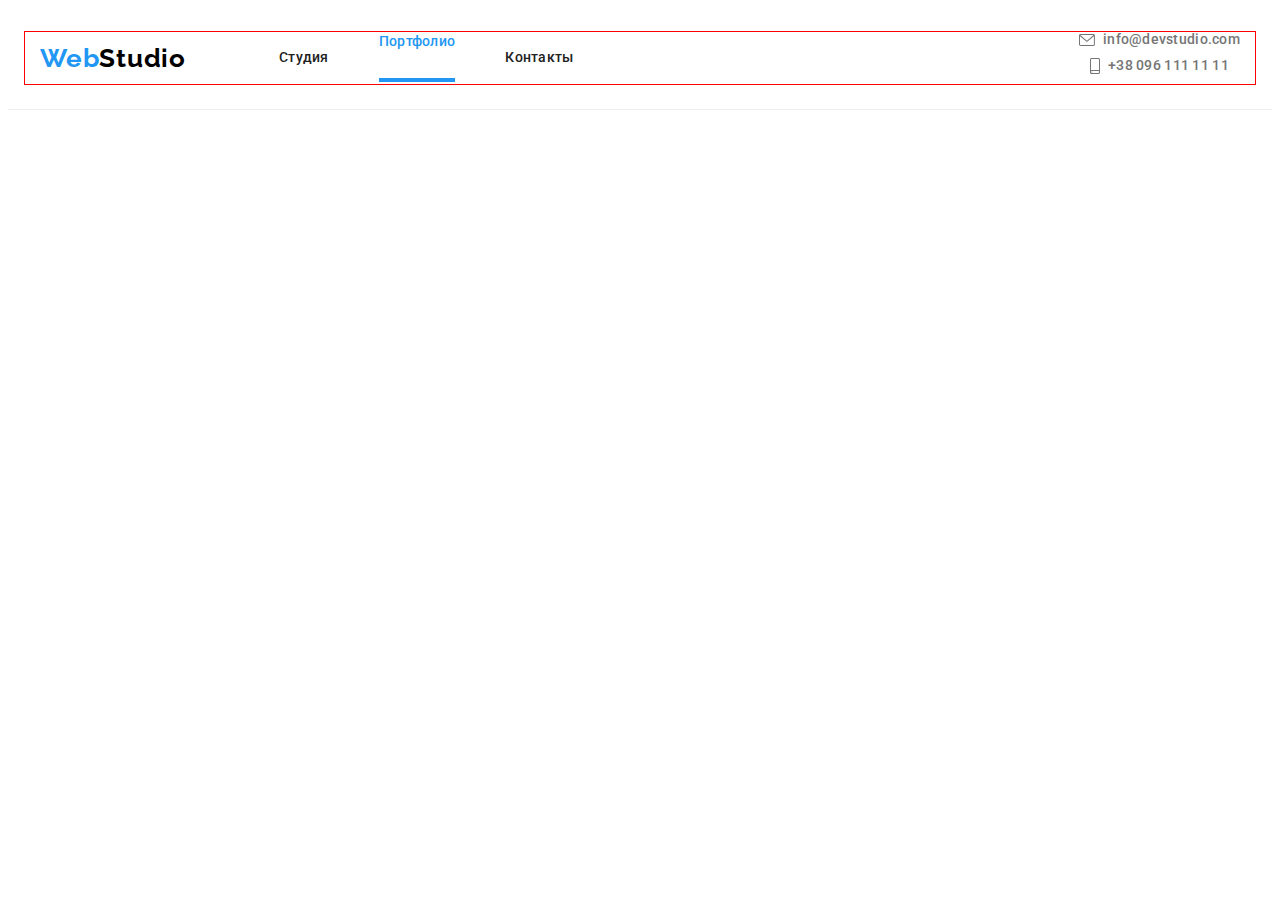
==== portfolio.html @ 3db9a10e "hw8-1" ====
<!DOCTYPE html>
        <html lang="ru">
        <head>
            <meta charset="UTF-8">
            <meta http-equiv="X-UA-Compatible" content="IE=edge">
            <meta name="viewport" content="device-width,initial-scale=1.0">
            <title>goit-markup-hw-02</title>
            <link rel="stylesheet" href="https://cdnjs.cloudflare.com/ajax/libs/modern-normalize/1.0.0/modern-normalize.min.css"
            integrity="sha512-ISS7cAi1PEhQ8jnbJpJZMd29NlhNj4AWYyLOSp2CE/CsHxTCu+r+t0D2yoJudVrd0/8fTVPUVDzY5Tvli75u/g=="
            crossorigin="anonymous" />
            <link rel="preconnect" href="https://fonts.gstatic.com">
            <link href="https://fonts.googleapis.com/css2?family=Raleway:wght@700&family=Roboto:wght@400;500;700;900&display=swap"
                rel="stylesheet">
            <link rel="stylesheet" href="https://cdnjs.cloudflare.com/ajax/libs/animate.css/4.1.1/animate.min.css" />
            <link rel="stylesheet" href="./css/portfolio.min.css">
        </head>

            <body>
                <header class="header">
                    <div class="container">
                        <nav class="navigation">
                            <a class="logo link" href="./index.html" lang="en">Web<span class="logo--theme-dark">Studio</span></a>
                            <ul class="menu list">
                                <li class="menu__item">
                                    <a class="menu__link link" href="./index.html">Студия</a>
                                </li>
                                <li class="menu__item"">
                                    <a class="menu__link current link" href="./portfolio.html">Портфолио</a>
                                </li>
                                <li class="menu__item""> 
                                    <a class="menu__link link" href="">Контакты</a>

                                </li>
                            </ul>
                        </nav>
                        <ul class="contact list">
                            <li class="contact__item">
                                <a class="contact__link link" href="mailto:info@devstudio.com">
                                    <svg class="contact__icon" width="16px" height="12px">
                                        <use href="./images/icons.svg#icon-envelope"></use>
                                    </svg>
                                    info@devstudio.com
                                </a>
                            </li>
                            <li class="contact__item">
                                <a class="contact__link link" href="tel:+380961111111">
                                    <svg class="contact__icon" width="10px" height="16px">
                                        <use href="./images/icons.svg#icon-smartphone"></use>
                                    </svg>
                                    +38 096 111 11 11
                                </a>
                            </li>
                        </ul>
                   </div>
                </header>

                <!-- <main>

                           
                    <section class="filter-projects">
                        <div class="filter-projects__container container">
                            <h1 class="visually-hidden">Проекты</h1>
                            <ul class="filter-projects__list list">
                                <li class="filter-projects__item">
                                    <button type="button" class="filter-projects__button">Все</button>
                                </li>
                                <li class="filter-projects__item">
                                    <button type="button" class="filter-projects__button" >Веб-сайты</button>
                                </li>
                                <li class="filter-projects__item">
                                    <button type="button" class="filter-projects__button">Приложения</button>
                                </li>
                                <li class="filter-projects__item ">
                                    <button type="button" class="filter-projects__button">Дизайн</button>
                                </li>
                                <li class="filter-projects__item">
                                    <button type="button" class="filter-projects__button">Маркетинг</button>
                                </li>
                            </ul>

                            <h2 class="visually-hidden">Работы</h2>
                            <ul class="card list">
                                <li class="card__item">
                                    <a href="" class="card__link link">
                                        <div class="card__thumb">
                                            <img src="./images/portfolio/web-techno.jpg" width="370" height="294" alt="Веб-сайт">
                                            <p class="card__overlay">Технокряк это современная площадка распространения коронавируса. Компании используют эту
                                                платформу для цифрового шпионажа и атак на защищённые сервера конкурентов.</p>
                                        </div>
                                        <div class="card__content">
                                            <h2 class="card__title">Технокряк</h2>
                                            <p class="card__subtitle">Веб-сайт</p>
                                        </div>
                                    </a>
                                </li>

                                <li class="card__item">
                                    <a href="" class="card__link link">
                                        <div class="card__thumb">
                                            <img src="./images/portfolio/new-orlean.jpg" width="370" height="294" alt="Баскетболисты">
                                            <p class="card__overlay">Технокряк это современная площадка распространения коронавируса. Компании используют эту
                                                платформу для цифрового шпионажа и атак на защищённые сервера конкурентов.</p>
                                        </div>
                                        <div class="card__content">
                                            <h2 class="card__title">Постер New Orlean vs Golden Star</h2>
                                            <p class="card__subtitle">Дизайн</p>
                                        </div>
                                    </a>
                                </li>

                                <li class="card__item">
                                    <a href="" class="card__link link">
                                        <div class="card__thumb">
                                            <img src="./images/portfolio/restaurant.jpg" width="370" height="294" alt="Главная страница приложения">
                                            <p class="card__overlay">Технокряк это современная площадка распространения коронавируса. Компании используют эту
                                                платформу для цифрового шпионажа и атак на защищённые сервера конкурентов.</p>
                                        </div>
                                        <div class="card__content">
                                            <h2 class="card__title">Ресторан Seafood</h2>
                                            <p class="card__subtitle">Приложение</p>
                                        </div>
                                    </a>
                               </li>

                                <li class="card__item">
                                    <a href="" class="card__link link">
                                        <div class="card__thumb">
                                            <img src="./images/portfolio/prime.jpg" width="370" height="294" alt="Наушники">
                                            <p class="card__overlay">Технокряк это современная площадка распространения коронавируса. Компании используют эту
                                                платформу для цифрового шпионажа и атак на защищённые сервера конкурентов.</p>
                                        </div>
                                        <div class="card__content">
                                            <h2 class="card__title">Проект Prime</h2>
                                            <p class="card__subtitle">Маркетинг</p>
                                        </div>
                                    </a>
                                </li>
                                
                                <li class="card__item">
                                    <a href="" class="card__link link">
                                        <div class="card__thumb">
                                            <img src="./images/portfolio/boxes.jpg" width="370" height="294" alt="Коробки">
                                            <p class="card__overlay">Технокряк это современная площадка распространения коронавируса. Компании используют эту
                                                платформу для цифрового шпионажа и атак на защищённые сервера конкурентов.</p>
                                        </div>
                                        <div class="card__content">
                                            <h2 class="card__title">Проект Boxes</h2>
                                            <p class="card__subtitle">Приложение</p>
                                        </div>
                                    </a>
                                </li>

                                <li class="card__item">
                                    <a href="" class="card__link link">
                                        <div class="card__thumb">
                                            <img src="./images/portfolio/borders.jpg" width="370" height="294" alt="Изображение приложения">
                                            <p class="card__overlay">Технокряк это современная площадка распространения коронавируса. Компании используют эту
                                                платформу для цифрового шпионажа и атак на защищённые сервера конкурентов.</p>
                                        </div>
                                        <div class="card__content">
                                            <h2 class="card__title">Inspiration has no Borders</h2>
                                            <p class="card__subtitle">Веб-сайт</p>
                                        </div>
                                    </a>
                                </li>

                                <li class="card__item">
                                    <a href="" class="card__link link">
                                        <div class="card__thumb">
                                            <img src="./images/portfolio/limited-edition.jpg" width="370" height="294" alt="Книга">
                                            <p class="card__overlay">Технокряк это современная площадка распространения коронавируса. Компании используют эту
                                                платформу для цифрового шпионажа и атак на защищённые сервера конкурентов.</p>
                                        </div>
                                        <div class="card__content">
                                            <h2 class="card__title">Издание Limited Edition</h2>
                                            <p class="card__subtitle">Дизайн</p>
                                        </div>
                                    </a>
                                </li>

                                <li class="card__item">
                                    <a href="" class="card__link link">
                                        <div class="card__thumb">
                                            <img src="./images/portfolio/lab.jpg" width="370" height="294" alt="Название проекта">
                                            <p class="card__overlay">Технокряк это современная площадка распространения коронавируса. Компании используют эту
                                                платформу для цифрового шпионажа и атак на защищённые сервера конкурентов.</p>
                                        </div>
                                        <div class="card__content">
                                            <h2 class="card__title">Проект LAB</h2>
                                            <p class="card__subtitle">Маркетинг</p>
                                        </div>
                                    </a>
                                </li>

                                <li class="card__item">
                                    <a href="" class="card__link link">
                                        <div class="card__thumb">
                                            <img src="./images/portfolio/growing-business.jpg" width="370" height="294" alt="Название приложения">
                                            <p class="card__overlay">Технокряк это современная площадка распространения коронавируса. Компании используют эту
                                                платформу для цифрового шпионажа и атак на защищённые сервера конкурентов.</p>
                                        </div>
                                        <div class="card__content">
                                            <h2 class="card__title">Growing Business</h2>
                                            <p class="card__subtitle">Приложение</p>
                                        </div>
                                    </a>
                                </li>

                            </ul>
                        </div>
                    </section>
                </main>

                <footer class="footer">
                    <div class="footer__container container">
                        <div class="location">
                
                            <div class="footer-logo">
                                <a class="logo link" href="./index.html" lang="en">Web<span class="logo--theme-light">Studio</span></a>
                            </div>
                
                            <address class="address">
                                <ul class="address__list list">
                                    <li class="adress__item">
                                        <a class="contact-adress link" href="https://goo.gl/maps/8bbEBqnTATMpC2DeA" target="_blank"
                                            rel="noopener noreferrer">г. Киев, пр-т Леси Украинки, 26</a>
                                    </li>
                                    <li class="adress__item">
                                        <a class="contact-info link" href="mailto:info@example.com">info@example.com</a>
                                    </li>
                                    <li class="adress__item">
                                        <a class="contact-info link" href="tel:+380991111111=">+38 099 111 11 11</a>
                                    </li>
                                </ul>
                            </address>
                
                        </div>
                
                        <div class="appeal">
                            <b class="apeal__title">присоединяйтесь</b>
                            <ul class="footer-social__list list">
                                <li class="footer-social__item">
                                    <a class="footer-social__link footer-social__link--a link" href="">
                                        <svg class="footer-social__icon" width="20px" height="20px">
                                            <use href="./images/icons.svg#icon-instagram"></use>
                                        </svg>
                                    </a>
                                </li>
                                <li class="footer-social__item">
                                    <a class="footer-social__link link" href="">
                                        <svg class="footer-social__icon" width="20px" height="20px">
                                            <use href="./images/icons.svg#icon-twitter"></use>
                                        </svg>
                                    </a>
                                </li>
                                <li class="footer-social__item">
                                    <a class="footer-social__link link" href="">
                                        <svg class="footer-social__icon" width="20px" height="20px">
                                            <use href="./images/icons.svg#icon-facebook"></use>
                                        </svg>
                                    </a>
                                </li>
                                <li class="footer-social__item">
                                    <a class="footer-social__link link" href="">
                                        <svg class="footer-social__icon" width="20px" height="20px">
                                            <use href="./images/icons.svg#icon-linkedin"></use>
                                        </svg>
                                    </a>
                                </li>
                            </ul>
                        </div>
                
                        <div class="subscription">
                            <b class="subscription__title">Подпишитесь на рассылку</b>
                            <form>
                                <input class="subscription__input" type="email" name="email" placeholder="Email">
                
                                <button class="subscription__button" type="submit">Подписаться
                                    <svg class="subscription__icon" width="24px" height="24px">
                                        <use href=./images/icons.svg#icon-icon-send></use>
                                    </svg>
                                </button>
                            </form>
                        </div>
                    </div>
                
                
                </footer> -->
            </body>
        </html>
---- css/portfolio.min.css ----
:root{--main-font: "Roboto", sans-serif;--secondary-font: "Raleway", sans-serif;--accent-color: #2196f3;--accent-text-color: #757575;--accent-title-color: #212121;--primary-white-color: #ffffff;--footer-background-color: #2f303a;--secondary-background-color: #f5f4fa;--section-padding-bottom: 49px;--icon-color: #afb1b8}.visually-hidden{position:absolute !important;clip:rect(1px 1px 1px 1px);clip:rect(1px, 1px, 1px, 1px);padding:0 !important;border:0 !important;height:1px !important;width:1px !important;overflow:hidden}body{font-family:var(--main-font)}h1,h2,h3,h4,h5,h6,p{margin:0}ul,ol{margin:0;padding:0}img{display:block}.link{text-decoration:none}.list{list-style:none}.address{font-style:normal}.container{padding-right:15px;padding-left:15px}.header .container{display:-webkit-box;display:-ms-flexbox;display:flex;-webkit-box-align:center;-ms-flex-align:center;align-items:center;-webkit-box-pack:justify;-ms-flex-pack:justify;justify-content:space-between;outline:1px solid red}@media screen and (min-width: 480px){.container{width:480px;margin:0 auto}}@media screen and (min-width: 768px){.container{width:768px;margin:0 auto}}@media screen and (min-width: 1200px){.container{width:1200px;margin:0 auto}}@media screen and (max-width: 767px){.menu__item{display:none}.contact{display:none}.burger-btn{background-color:transparent;border:none;padding:0}.burger-btn__icon:hover,.burger-btn__icon:focus{fill:var(--accent-color)}.mobile-menu{position:fixed;top:0;left:50%;width:100vw;max-width:480px;height:100vh;padding:48px 40px;background-color:var(--primary-white-color);-webkit-transform:translateY(-100%) translateX(-50%);transform:translateY(-100%) translateX(-50%);-webkit-transition:-webkit-transform 250ms cubic-bezier(0.4, 0, 0.2, 1);transition:-webkit-transform 250ms cubic-bezier(0.4, 0, 0.2, 1);transition:transform 250ms cubic-bezier(0.4, 0, 0.2, 1);transition:transform 250ms cubic-bezier(0.4, 0, 0.2, 1), -webkit-transform 250ms cubic-bezier(0.4, 0, 0.2, 1)}.mobile-menu__close-button{position:absolute;top:10px;right:15px;background-color:transparent;border:none;padding:0}.is-open{-webkit-transform:translateY(0) translateX(-50%);transform:translateY(0) translateX(-50%)}.mobile-menu__link{font-family:var(--main-font);font-weight:500;font-size:40px;line-height:47px;letter-spacing:0.02em;color:var(--accent-title-color);-webkit-transition:color 250ms cubic-bezier(0.4, 0, 0.2, 1);transition:color 250ms cubic-bezier(0.4, 0, 0.2, 1)}.mobile-menu__link:hover,.mobile-menu__link:focus{color:var(--accent-color)}.mobile-menu__icon{-webkit-transition:color 250ms cubic-bezier(0.4, 0, 0.2, 1);transition:color 250ms cubic-bezier(0.4, 0, 0.2, 1)}.mobile-menu__icon:hover,.mobile-menu__icon:focus{fill:var(--accent-color)}.contact-menu__link{font-family:var(--main-font);font-weight:500;font-size:34px;line-height:40px;letter-spacing:0.02em;color:var(--accent-text-color);-webkit-transition:color 250ms cubic-bezier(0.4, 0, 0.2, 1);transition:color 250ms cubic-bezier(0.4, 0, 0.2, 1)}.contact-menu__link:last-child{font-family:var(--main-font);font-weight:500;font-size:24px;line-height:28px;letter-spacing:0.02em;color:var(--accent-text-color)}.contact-menu__link:hover,.contact-menu__link:focus{color:var(--accent-color)}.social-menu{display:-webkit-box;display:-ms-flexbox;display:flex;-webkit-box-align:center;-ms-flex-align:center;align-items:center}.mobile-menu__item:not(:last-child){margin-bottom:32px}.social-menu__link{font-family:var(--main-font);font-weight:500;font-size:18px;line-height:22px;letter-spacing:0.02em;color:var(--accent-color)}.social-menu__item:not(:last-child)::after{display:inline-block;content:"";width:22px;height:0;margin-right:0 10px;border:1px solid rgba(33,33,33,0.2);-webkit-transform:rotate(90deg);transform:rotate(90deg);color:var(--accent-text-color)}.contact-container{margin-top:302px;margin-bottom:64px}.contact-menu__item:not(:last-child){margin-bottom:32px}}@media screen and (min-width: 768px){.burger-btn{display:none}.mobile-menu{display:none}.navigation{display:-webkit-box;display:-ms-flexbox;display:flex;-webkit-box-align:center;-ms-flex-align:center;align-items:center}.menu__item{display:-webkit-box;display:-ms-flexbox;display:flex}.menu{display:-webkit-box;display:-ms-flexbox;display:flex;-webkit-box-align:center;-ms-flex-align:center;align-items:center;margin-left:88px}.menu__item:not(:last-child){margin-right:50px}.menu__link{font-weight:500;font-size:14px;line-height:1.14;letter-spacing:0.02em;color:var(--accent-title-color);-webkit-transition:color 250ms cubic-bezier(0.4, 0, 0.2, 1);transition:color 250ms cubic-bezier(0.4, 0, 0.2, 1)}.menu__link:hover,.menu__link:focus{color:var(--accent-color)}.current{color:var(--accent-color)}}.contact{margin-left:auto}.contact__link{margin-bottom:10px}.menu .current{position:relative;display:inline;padding-bottom:32px}.menu .current::after{content:"";position:absolute;left:0;bottom:0;width:100%;height:4px;display:block;background-color:var(--accent-color)}@media screen and (min-width: 1200px){.menu{display:-webkit-box;display:-ms-flexbox;display:flex;-webkit-box-align:center;-ms-flex-align:center;align-items:center;margin-left:93px}.menu__item:not(:last-child){margin-right:50px}}.menu .current{position:relative;padding-bottom:32px}.menu .current::after{content:"";position:absolute;left:0;bottom:0;width:100%;height:4px;display:block;background-color:var(--accent-color)}@media screen and (min-width: 768px){.contact__link{font-size:14px;font-weight:500;line-height:1.14;letter-spacing:.02em;color:var(--accent-text-color);display:-webkit-box;display:-ms-flexbox;display:flex;-webkit-box-align:center;-ms-flex-align:center;align-items:center;-webkit-box-pack:center;-ms-flex-pack:center;justify-content:center;-webkit-transition:color 250ms cubic-bezier(0.4, 0, 0.2, 1);transition:color 250ms cubic-bezier(0.4, 0, 0.2, 1)}.contact__link:hover,.contact__link:focus{color:var(--accent-color)}.contact__icon{margin-right:8px;fill:var(--accent-text-color)}}.footer-logo{margin-bottom:20px}.location{margin-right:70px}.logo{font-family:var(--secondary-font);font-size:26px;font-weight:700;line-height:1.19;letter-spacing:.03em;color:var(--accent-color)}.logo--theme-dark{color:#000000}.logo--theme-light{color:var(--primary-white-color)}.subscription__title{font-family:var(--main-font);font-size:14px;font-weight:700;line-height:1.14;letter-spacing:.03em;text-transform:uppercase;color:var(--primary-white-color);display:block;margin-bottom:20px}.subscription{margin-left:93px}.input{font-family:var(--main-font);font-weight:500;font-size:16px;line-height:1.25;display:-webkit-inline-box;display:-ms-inline-flexbox;display:inline-flex;-webkit-box-align:center;-ms-flex-align:center;align-items:center;letter-spacing:0.03em;color:rgba(255,255,255,0.6)}.subscription__input{display:-webkit-inline-box;display:-ms-inline-flexbox;display:inline-flex;margin-right:12px;color:var(--primary-white-color);width:358px;height:50px;padding-top:15px;padding-bottom:15px;padding-left:16px;background:var(--footer-background-color);border:1px solid rgba(255,255,255,0.3);-webkit-filter:drop-shadow(0px 4px 4px rgba(0,0,0,0.15));filter:drop-shadow(0px 4px 4px rgba(0,0,0,0.15));border-radius:4px}.subscription__button{display:-webkit-inline-box;display:-ms-inline-flexbox;display:inline-flex;-webkit-box-align:center;-ms-flex-align:center;align-items:center;min-width:200px;height:50px;font-family:var(--main-font);font-size:16px;font-weight:700;line-height:1.88;letter-spacing:.06em;text-align:center;background:#2196f3;-webkit-box-shadow:0px 4px 4px rgba(0,0,0,0.15);box-shadow:0px 4px 4px rgba(0,0,0,0.15);border-radius:4px;border-color:transparent;color:#ffffff;padding-top:10px;padding-bottom:10px;padding-left:29px}.subscription__icon{margin-left:10px;fill:var(--primary-white-color)}.adress__item:not(:last-child){margin-bottom:9px}.apeal__title{font-family:var(--main-font);font-size:14px;font-weight:700;line-height:1.14;letter-spacing:.03em;text-transform:uppercase;color:var(--primary-white-color);display:-webkit-box;display:-ms-flexbox;display:flex;margin-bottom:20px}.footer-social__item:not(:last-child){margin-right:10px}.contact-adress{font-weight:500;font-size:14px;line-height:1.71;letter-spacing:0.03em;color:var(--primary-white-color)}.contact-info{font-weight:500;font-size:14px;line-height:1.71;letter-spacing:0.03em;color:rgba(255,255,255,0.6)}.footer-social__link{display:-webkit-box;display:-ms-flexbox;display:flex;-webkit-box-align:center;-ms-flex-align:center;align-items:center;-webkit-box-pack:center;-ms-flex-pack:center;justify-content:center;width:44px;height:44px;border-radius:50%;background-color:rgba(255,255,255,0.1);-webkit-transition:background-color 250ms cubic-bezier(0.4, 0, 0.2, 1);transition:background-color 250ms cubic-bezier(0.4, 0, 0.2, 1)}.footer-social__link:hover,.footer-social__link:focus{background-color:var(--accent-color)}.footer-social__list{display:-webkit-box;display:-ms-flexbox;display:flex;-webkit-box-align:center;-ms-flex-align:center;align-items:center}.footer-social__icon{width:20px;height:20px;fill:var(--primary-white-color)}.filter-projects__button{padding-top:6px;padding-bottom:6px;padding-left:22px;padding-right:22px;border-radius:4px;border:transparent;font-weight:500;font-size:16px;line-height:1.63;text-align:center;letter-spacing:0.03em;color:var(--accent-title-color);cursor:pointer;-webkit-transition:background-color 250ms cubic-bezier(0.4, 0, 0.2, 1),color 250ms cubic-bezier(0.4, 0, 0.2, 1),-webkit-box-shadow 250ms cubic-bezier(0.4, 0, 0.2, 1);transition:background-color 250ms cubic-bezier(0.4, 0, 0.2, 1),color 250ms cubic-bezier(0.4, 0, 0.2, 1),-webkit-box-shadow 250ms cubic-bezier(0.4, 0, 0.2, 1);transition:background-color 250ms cubic-bezier(0.4, 0, 0.2, 1),color 250ms cubic-bezier(0.4, 0, 0.2, 1),box-shadow 250ms cubic-bezier(0.4, 0, 0.2, 1);transition:background-color 250ms cubic-bezier(0.4, 0, 0.2, 1),color 250ms cubic-bezier(0.4, 0, 0.2, 1),box-shadow 250ms cubic-bezier(0.4, 0, 0.2, 1),-webkit-box-shadow 250ms cubic-bezier(0.4, 0, 0.2, 1)}.filter-projects__button:hover,.filter-projects__button:focus{background-color:var(--accent-color);color:var(--primary-white-color);-webkit-box-shadow:0px 3px 1px rgba(0,0,0,0.1),0px 1px 2px rgba(0,0,0,0.08),0px 2px 2px rgba(0,0,0,0.12);box-shadow:0px 3px 1px rgba(0,0,0,0.1),0px 1px 2px rgba(0,0,0,0.08),0px 2px 2px rgba(0,0,0,0.12)}.filter-projects__list{display:-webkit-box;display:-ms-flexbox;display:flex;-webkit-box-pack:center;-ms-flex-pack:center;justify-content:center;margin-bottom:50px;-webkit-box-align:center;-ms-flex-align:center;align-items:center}.filter-projects__item:not(:last-child){margin-right:8px}.card__title{font-family:var(--main-font);font-weight:700;font-size:18px;line-height:2;letter-spacing:0.06em;color:var(--accent-title-color);margin-bottom:4px}.card__subtitle{font-family:var(--main-font);font-weight:normal;font-size:16px;line-height:1.88;letter-spacing:0.03em;color:var(--accent-text-color)}.card__content{padding-top:20px;padding-bottom:20px;padding-left:24px;padding-right:24px;border-bottom:1px solid #eeeeee;border-left:1px solid #eeeeee;border-right:1px solid #eeeeee}.card{display:-webkit-box;display:-ms-flexbox;display:flex;margin-left:-30px;margin-top:-30px;-ms-flex-wrap:wrap;flex-wrap:wrap}.card__item{margin-left:30px;margin-top:30px;-ms-flex-preferred-size:calc(100% / 3 - 30px);flex-basis:calc(100% / 3 - 30px);-webkit-transition:-webkit-box-shadow 250ms cubic-bezier(0.4, 0, 0.2, 1);transition:-webkit-box-shadow 250ms cubic-bezier(0.4, 0, 0.2, 1);transition:box-shadow 250ms cubic-bezier(0.4, 0, 0.2, 1);transition:box-shadow 250ms cubic-bezier(0.4, 0, 0.2, 1), -webkit-box-shadow 250ms cubic-bezier(0.4, 0, 0.2, 1)}.card__item:hover,.card__item:focus{-webkit-box-shadow:0px 1px 1px rgba(0,0,0,0.12),0px 4px 4px rgba(0,0,0,0.06),1px 4px 6px rgba(0,0,0,0.16);box-shadow:0px 1px 1px rgba(0,0,0,0.12),0px 4px 4px rgba(0,0,0,0.06),1px 4px 6px rgba(0,0,0,0.16)}.filter-projects{padding-top:94px;padding-bottom:94px}.card__overlay{position:absolute;top:0;left:0;background:rgba(33,150,243,0.9);overflow:auto;-webkit-transform:translateY(100%);transform:translateY(100%);-webkit-transition:-webkit-transform 250ms cubic-bezier(0.4, 0, 0.2, 1);transition:-webkit-transform 250ms cubic-bezier(0.4, 0, 0.2, 1);transition:transform 250ms cubic-bezier(0.4, 0, 0.2, 1);transition:transform 250ms cubic-bezier(0.4, 0, 0.2, 1), -webkit-transform 250ms cubic-bezier(0.4, 0, 0.2, 1);padding:63px 24px;height:100%;font-family:var(--main-font);font-weight:400;font-size:18px;line-height:1.56;letter-spacing:0.03em;color:#ffffff}.card__link:hover .card__overlay,.card__link:focus .card__overlay{-webkit-transform:translateY(0);transform:translateY(0)}.card__thumb{position:relative;overflow:hidden}.footer{background-color:var(--footer-background-color);padding-top:60px;padding-bottom:60px}.footer__container{display:-webkit-box;display:-ms-flexbox;display:flex;-webkit-box-align:baseline;-ms-flex-align:baseline;align-items:baseline}.header{padding-top:16px;padding-bottom:16px}@media screen and (min-width: 768px){.header{padding-top:26px;padding-bottom:26px}}@media screen and (min-width: 1200px){.header{padding-top:24px;padding-bottom:25px;border-bottom:1px solid #ececec}}
/*# sourceMappingURL=portfolio.min.css.map */
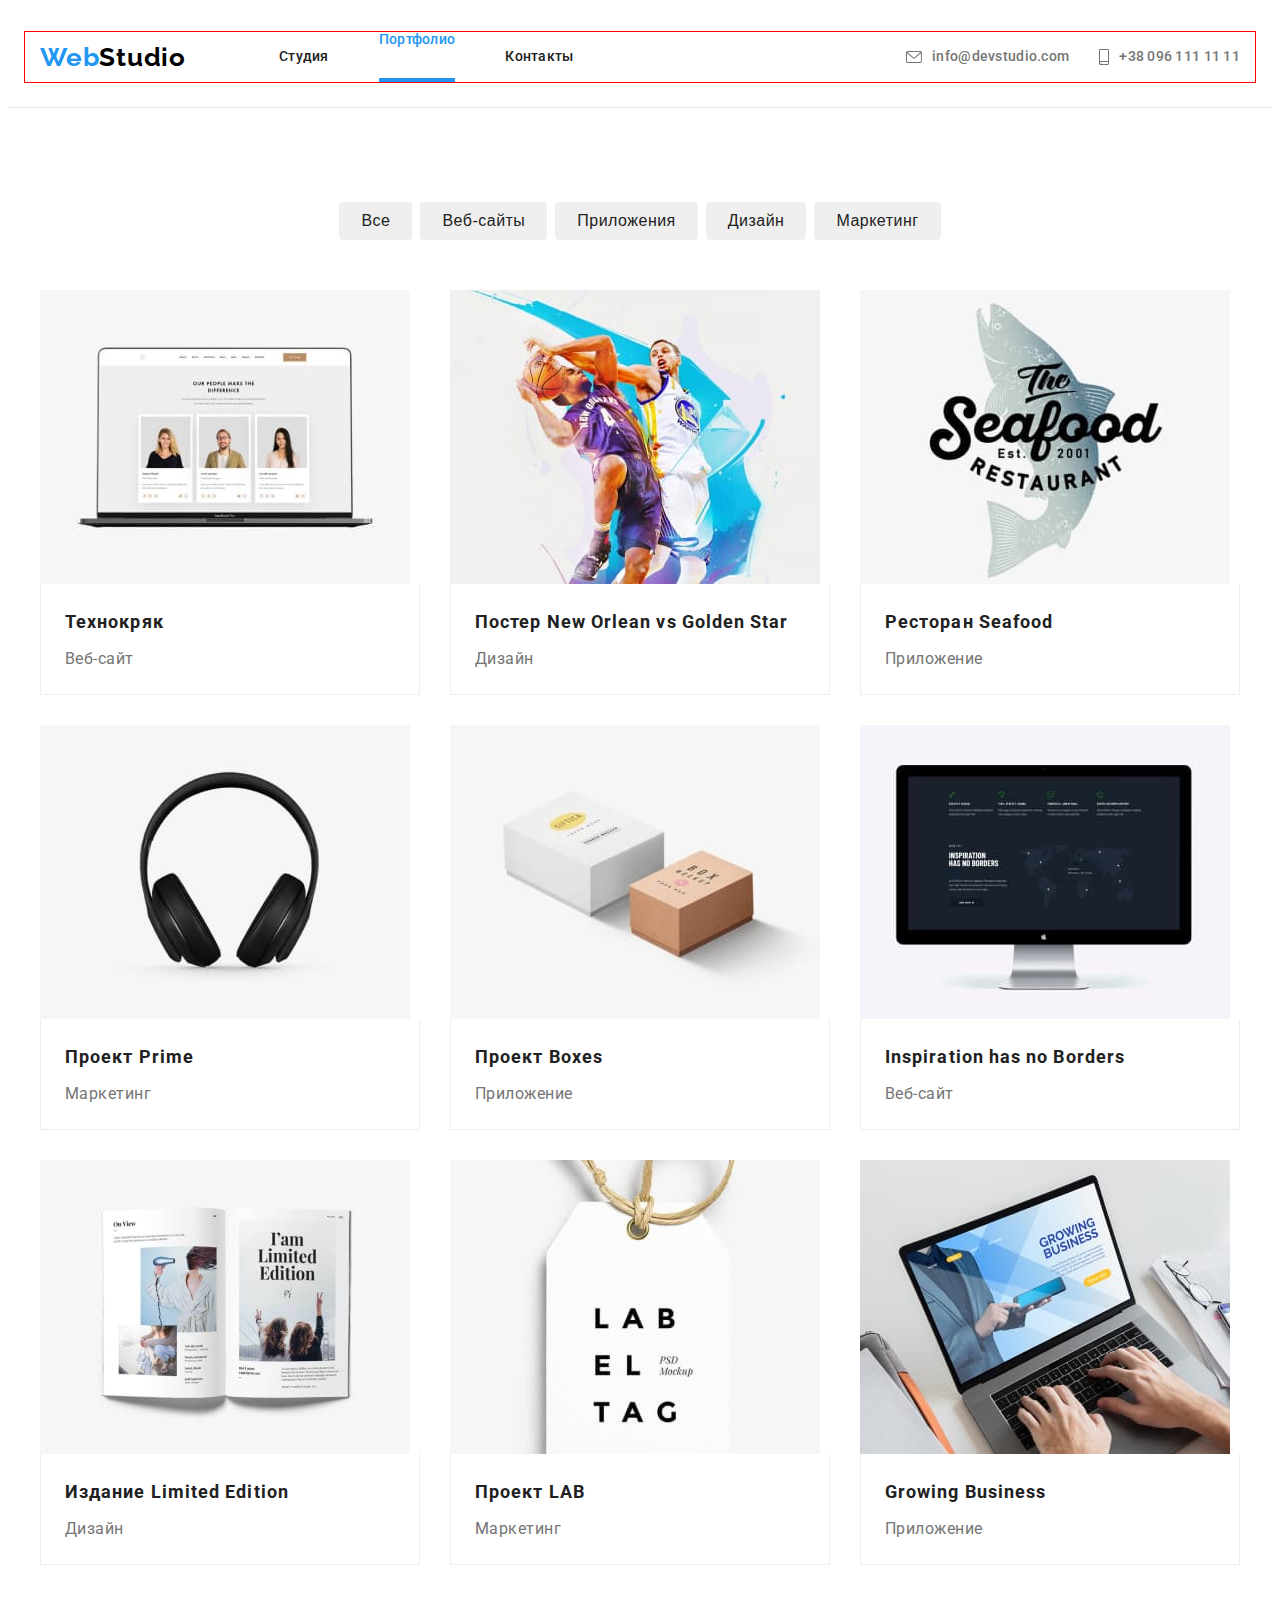
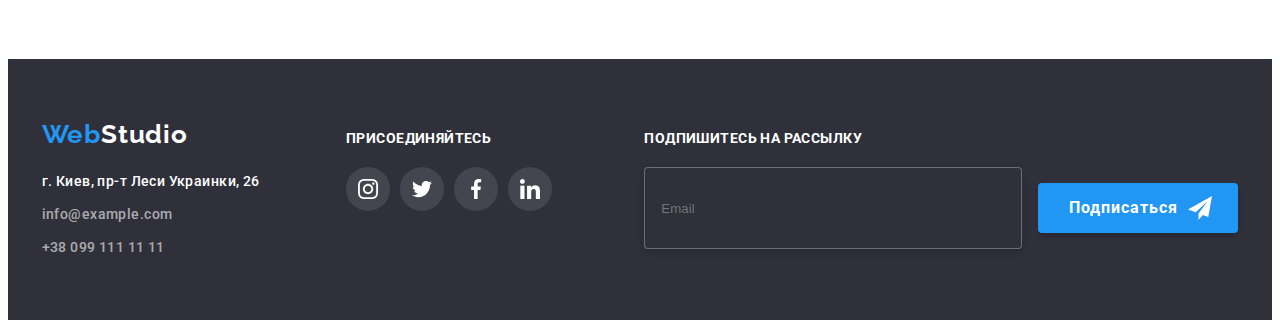
==== commit 7964f3ab: "hw8-3" ====
--- a/portfolio.html
+++ b/portfolio.html
@@ -3,7 +3,7 @@
         <head>
             <meta charset="UTF-8">
             <meta http-equiv="X-UA-Compatible" content="IE=edge">
-            <meta name="viewport" content="device-width,initial-scale=1.0">
+            <meta name="viewport" content="width=device-width, initial-scale=1.0">
             <title>goit-markup-hw-02</title>
             <link rel="stylesheet" href="https://cdnjs.cloudflare.com/ajax/libs/modern-normalize/1.0.0/modern-normalize.min.css"
             integrity="sha512-ISS7cAi1PEhQ8jnbJpJZMd29NlhNj4AWYyLOSp2CE/CsHxTCu+r+t0D2yoJudVrd0/8fTVPUVDzY5Tvli75u/g=="
@@ -15,48 +15,100 @@
             <link rel="stylesheet" href="./css/portfolio.min.css">
         </head>
 
-            <body>
-                <header class="header">
-                    <div class="container">
-                        <nav class="navigation">
-                            <a class="logo link" href="./index.html" lang="en">Web<span class="logo--theme-dark">Studio</span></a>
-                            <ul class="menu list">
-                                <li class="menu__item">
-                                    <a class="menu__link link" href="./index.html">Студия</a>
-                                </li>
-                                <li class="menu__item"">
-                                    <a class="menu__link current link" href="./portfolio.html">Портфолио</a>
-                                </li>
-                                <li class="menu__item""> 
-                                    <a class="menu__link link" href="">Контакты</a>
-
-                                </li>
-                            </ul>
-                        </nav>
-                        <ul class="contact list">
-                            <li class="contact__item">
-                                <a class="contact__link link" href="mailto:info@devstudio.com">
-                                    <svg class="contact__icon" width="16px" height="12px">
-                                        <use href="./images/icons.svg#icon-envelope"></use>
-                                    </svg>
-                                    info@devstudio.com
-                                </a>
+        <body>
+            <header class="header">
+                <div class="container">
+                    <nav class="navigation">
+                        <a class="logo link" href="./index.html" lang="en">Web<span class="logo--theme-dark">Studio</span></a>
+                        <ul class="menu list">
+                            <li class="menu__item">
+                                <a class="menu__link  link" href="./index.html">Студия</a>
                             </li>
-                            <li class="contact__item">
-                                <a class="contact__link link" href="tel:+380961111111">
-                                    <svg class="contact__icon" width="10px" height="16px">
-                                        <use href="./images/icons.svg#icon-smartphone"></use>
-                                    </svg>
-                                    +38 096 111 11 11
-                                </a>
+                            <li class="menu__item">
+                                <a class="menu__link current link" href="">Портфолио</a>
+                            </li>
+                            <li class="menu__item">
+                                <a class="menu__link link" href="">Контакты</a>
                             </li>
                         </ul>
-                   </div>
+                    </nav>
+        
+                    <button class="burger-btn" type="button" data-menu-button>
+                        <svg class="burger-btn__icon" width="40px" height="40px">
+                            <use href="./images/icons.svg#burger"></use>
+                        </svg>
+                    </button>
+        
+                <ul class="contact list">
+                    <li class="contact__item">
+                        <a class="contact__link link" href="mailto:info@devstudio.com">
+                            <svg class="contact__icon" width="16px" height="12px">
+                                <use href="./images/icons.svg#icon-envelope"></use>
+                            </svg>
+                            info@devstudio.com
+                        </a>
+                    </li>
+                    <li class="contact__item">
+                        <a class="contact__link link" href="tel:+380961111111">
+                            <svg class="contact__icon" width="10px" height="16px">
+                                <use href="./images/icons.svg#icon-smartphone"></use>
+                            </svg>
+                            +38 096 111 11 11
+                        </a>
+                    </li>
+                </ul>
+            </div>
+        
+        
+            <div class="mobile-menu" data-menu>
+                <button class="mobile-menu__close-button" type="button" data-menu-close>
+                    <svg class="mobile-menu__icon" width="40px" height="40px">
+                        <use href="./images/icons.svg#icon-close_modal-menu"></use>
+                    </svg>
+                </button>
+        
+                <ul class="mobile-menu__list list">
+                    <li class="mobile-menu__item">
+                        <a href="" class="mobile-menu__link link">Студия</a>
+                    </li>
+                    <li class="mobile-menu__item">
+                        <a href="" class="mobile-menu__link link">Портфолио</a>
+                    </li>
+                    <li class="mobile-menu__item">
+                        <a href="" class="mobile-menu__link link">Контакты</a>
+                    </li>
+                </ul>
+        
+                <div class="contact-container">
+                    <ul class="contact-menu list">
+                        <li class="contact-menu__item">
+                            <a href="" class="contact-menu__link link" href="tel:+380961111111">+38 096 111 11 11</a>
+                        </li>
+                        <li class="contact-menu__item">
+                            <a href="" class="contact-menu__link link" href="mailto:info@devstudio.com">info@devstudio.com</a>
+                        </li>
+                    </ul>
+                </div>
+        
+                <ul class="social-menu list">
+                    <li class="social-menu__item">
+                        <a href="" class="social-menu__link link">Instagram</a>
+                    </li>
+                    <li class="social-menu__item">
+                        <a href="" class="social-menu__link link">Twitter</a>
+                    </li>
+                    <li class="social-menu__item">
+                        <a href="" class="social-menu__link link">Facebook</a>
+                    </li>
+                    <li class="social-menu__item">
+                        <a href="" class="social-menu__link link">LinkedIn</a>
+                    </li>
+                </ul>
+        
+            </div>
                 </header>
 
-                <!-- <main>
-
-                           
+               <main>
                     <section class="filter-projects">
                         <div class="filter-projects__container container">
                             <h1 class="visually-hidden">Проекты</h1>
@@ -284,7 +336,9 @@
                         </div>
                     </div>
                 
-                
-                </footer> -->
+                </footer>
+
+                <script src="./js/mobile-menu.js"></script>
+
             </body>
         </html>--- a/css/portfolio.min.css
+++ b/css/portfolio.min.css
@@ -1,2 +1,2 @@
-:root{--main-font: "Roboto", sans-serif;--secondary-font: "Raleway", sans-serif;--accent-color: #2196f3;--accent-text-color: #757575;--accent-title-color: #212121;--primary-white-color: #ffffff;--footer-background-color: #2f303a;--secondary-background-color: #f5f4fa;--section-padding-bottom: 49px;--icon-color: #afb1b8}.visually-hidden{position:absolute !important;clip:rect(1px 1px 1px 1px);clip:rect(1px, 1px, 1px, 1px);padding:0 !important;border:0 !important;height:1px !important;width:1px !important;overflow:hidden}body{font-family:var(--main-font)}h1,h2,h3,h4,h5,h6,p{margin:0}ul,ol{margin:0;padding:0}img{display:block}.link{text-decoration:none}.list{list-style:none}.address{font-style:normal}.container{padding-right:15px;padding-left:15px}.header .container{display:-webkit-box;display:-ms-flexbox;display:flex;-webkit-box-align:center;-ms-flex-align:center;align-items:center;-webkit-box-pack:justify;-ms-flex-pack:justify;justify-content:space-between;outline:1px solid red}@media screen and (min-width: 480px){.container{width:480px;margin:0 auto}}@media screen and (min-width: 768px){.container{width:768px;margin:0 auto}}@media screen and (min-width: 1200px){.container{width:1200px;margin:0 auto}}@media screen and (max-width: 767px){.menu__item{display:none}.contact{display:none}.burger-btn{background-color:transparent;border:none;padding:0}.burger-btn__icon:hover,.burger-btn__icon:focus{fill:var(--accent-color)}.mobile-menu{position:fixed;top:0;left:50%;width:100vw;max-width:480px;height:100vh;padding:48px 40px;background-color:var(--primary-white-color);-webkit-transform:translateY(-100%) translateX(-50%);transform:translateY(-100%) translateX(-50%);-webkit-transition:-webkit-transform 250ms cubic-bezier(0.4, 0, 0.2, 1);transition:-webkit-transform 250ms cubic-bezier(0.4, 0, 0.2, 1);transition:transform 250ms cubic-bezier(0.4, 0, 0.2, 1);transition:transform 250ms cubic-bezier(0.4, 0, 0.2, 1), -webkit-transform 250ms cubic-bezier(0.4, 0, 0.2, 1)}.mobile-menu__close-button{position:absolute;top:10px;right:15px;background-color:transparent;border:none;padding:0}.is-open{-webkit-transform:translateY(0) translateX(-50%);transform:translateY(0) translateX(-50%)}.mobile-menu__link{font-family:var(--main-font);font-weight:500;font-size:40px;line-height:47px;letter-spacing:0.02em;color:var(--accent-title-color);-webkit-transition:color 250ms cubic-bezier(0.4, 0, 0.2, 1);transition:color 250ms cubic-bezier(0.4, 0, 0.2, 1)}.mobile-menu__link:hover,.mobile-menu__link:focus{color:var(--accent-color)}.mobile-menu__icon{-webkit-transition:color 250ms cubic-bezier(0.4, 0, 0.2, 1);transition:color 250ms cubic-bezier(0.4, 0, 0.2, 1)}.mobile-menu__icon:hover,.mobile-menu__icon:focus{fill:var(--accent-color)}.contact-menu__link{font-family:var(--main-font);font-weight:500;font-size:34px;line-height:40px;letter-spacing:0.02em;color:var(--accent-text-color);-webkit-transition:color 250ms cubic-bezier(0.4, 0, 0.2, 1);transition:color 250ms cubic-bezier(0.4, 0, 0.2, 1)}.contact-menu__link:last-child{font-family:var(--main-font);font-weight:500;font-size:24px;line-height:28px;letter-spacing:0.02em;color:var(--accent-text-color)}.contact-menu__link:hover,.contact-menu__link:focus{color:var(--accent-color)}.social-menu{display:-webkit-box;display:-ms-flexbox;display:flex;-webkit-box-align:center;-ms-flex-align:center;align-items:center}.mobile-menu__item:not(:last-child){margin-bottom:32px}.social-menu__link{font-family:var(--main-font);font-weight:500;font-size:18px;line-height:22px;letter-spacing:0.02em;color:var(--accent-color)}.social-menu__item:not(:last-child)::after{display:inline-block;content:"";width:22px;height:0;margin-right:0 10px;border:1px solid rgba(33,33,33,0.2);-webkit-transform:rotate(90deg);transform:rotate(90deg);color:var(--accent-text-color)}.contact-container{margin-top:302px;margin-bottom:64px}.contact-menu__item:not(:last-child){margin-bottom:32px}}@media screen and (min-width: 768px){.burger-btn{display:none}.mobile-menu{display:none}.navigation{display:-webkit-box;display:-ms-flexbox;display:flex;-webkit-box-align:center;-ms-flex-align:center;align-items:center}.menu__item{display:-webkit-box;display:-ms-flexbox;display:flex}.menu{display:-webkit-box;display:-ms-flexbox;display:flex;-webkit-box-align:center;-ms-flex-align:center;align-items:center;margin-left:88px}.menu__item:not(:last-child){margin-right:50px}.menu__link{font-weight:500;font-size:14px;line-height:1.14;letter-spacing:0.02em;color:var(--accent-title-color);-webkit-transition:color 250ms cubic-bezier(0.4, 0, 0.2, 1);transition:color 250ms cubic-bezier(0.4, 0, 0.2, 1)}.menu__link:hover,.menu__link:focus{color:var(--accent-color)}.current{color:var(--accent-color)}}.contact{margin-left:auto}.contact__link{margin-bottom:10px}.menu .current{position:relative;display:inline;padding-bottom:32px}.menu .current::after{content:"";position:absolute;left:0;bottom:0;width:100%;height:4px;display:block;background-color:var(--accent-color)}@media screen and (min-width: 1200px){.menu{display:-webkit-box;display:-ms-flexbox;display:flex;-webkit-box-align:center;-ms-flex-align:center;align-items:center;margin-left:93px}.menu__item:not(:last-child){margin-right:50px}}.menu .current{position:relative;padding-bottom:32px}.menu .current::after{content:"";position:absolute;left:0;bottom:0;width:100%;height:4px;display:block;background-color:var(--accent-color)}@media screen and (min-width: 768px){.contact__link{font-size:14px;font-weight:500;line-height:1.14;letter-spacing:.02em;color:var(--accent-text-color);display:-webkit-box;display:-ms-flexbox;display:flex;-webkit-box-align:center;-ms-flex-align:center;align-items:center;-webkit-box-pack:center;-ms-flex-pack:center;justify-content:center;-webkit-transition:color 250ms cubic-bezier(0.4, 0, 0.2, 1);transition:color 250ms cubic-bezier(0.4, 0, 0.2, 1)}.contact__link:hover,.contact__link:focus{color:var(--accent-color)}.contact__icon{margin-right:8px;fill:var(--accent-text-color)}}.footer-logo{margin-bottom:20px}.location{margin-right:70px}.logo{font-family:var(--secondary-font);font-size:26px;font-weight:700;line-height:1.19;letter-spacing:.03em;color:var(--accent-color)}.logo--theme-dark{color:#000000}.logo--theme-light{color:var(--primary-white-color)}.subscription__title{font-family:var(--main-font);font-size:14px;font-weight:700;line-height:1.14;letter-spacing:.03em;text-transform:uppercase;color:var(--primary-white-color);display:block;margin-bottom:20px}.subscription{margin-left:93px}.input{font-family:var(--main-font);font-weight:500;font-size:16px;line-height:1.25;display:-webkit-inline-box;display:-ms-inline-flexbox;display:inline-flex;-webkit-box-align:center;-ms-flex-align:center;align-items:center;letter-spacing:0.03em;color:rgba(255,255,255,0.6)}.subscription__input{display:-webkit-inline-box;display:-ms-inline-flexbox;display:inline-flex;margin-right:12px;color:var(--primary-white-color);width:358px;height:50px;padding-top:15px;padding-bottom:15px;padding-left:16px;background:var(--footer-background-color);border:1px solid rgba(255,255,255,0.3);-webkit-filter:drop-shadow(0px 4px 4px rgba(0,0,0,0.15));filter:drop-shadow(0px 4px 4px rgba(0,0,0,0.15));border-radius:4px}.subscription__button{display:-webkit-inline-box;display:-ms-inline-flexbox;display:inline-flex;-webkit-box-align:center;-ms-flex-align:center;align-items:center;min-width:200px;height:50px;font-family:var(--main-font);font-size:16px;font-weight:700;line-height:1.88;letter-spacing:.06em;text-align:center;background:#2196f3;-webkit-box-shadow:0px 4px 4px rgba(0,0,0,0.15);box-shadow:0px 4px 4px rgba(0,0,0,0.15);border-radius:4px;border-color:transparent;color:#ffffff;padding-top:10px;padding-bottom:10px;padding-left:29px}.subscription__icon{margin-left:10px;fill:var(--primary-white-color)}.adress__item:not(:last-child){margin-bottom:9px}.apeal__title{font-family:var(--main-font);font-size:14px;font-weight:700;line-height:1.14;letter-spacing:.03em;text-transform:uppercase;color:var(--primary-white-color);display:-webkit-box;display:-ms-flexbox;display:flex;margin-bottom:20px}.footer-social__item:not(:last-child){margin-right:10px}.contact-adress{font-weight:500;font-size:14px;line-height:1.71;letter-spacing:0.03em;color:var(--primary-white-color)}.contact-info{font-weight:500;font-size:14px;line-height:1.71;letter-spacing:0.03em;color:rgba(255,255,255,0.6)}.footer-social__link{display:-webkit-box;display:-ms-flexbox;display:flex;-webkit-box-align:center;-ms-flex-align:center;align-items:center;-webkit-box-pack:center;-ms-flex-pack:center;justify-content:center;width:44px;height:44px;border-radius:50%;background-color:rgba(255,255,255,0.1);-webkit-transition:background-color 250ms cubic-bezier(0.4, 0, 0.2, 1);transition:background-color 250ms cubic-bezier(0.4, 0, 0.2, 1)}.footer-social__link:hover,.footer-social__link:focus{background-color:var(--accent-color)}.footer-social__list{display:-webkit-box;display:-ms-flexbox;display:flex;-webkit-box-align:center;-ms-flex-align:center;align-items:center}.footer-social__icon{width:20px;height:20px;fill:var(--primary-white-color)}.filter-projects__button{padding-top:6px;padding-bottom:6px;padding-left:22px;padding-right:22px;border-radius:4px;border:transparent;font-weight:500;font-size:16px;line-height:1.63;text-align:center;letter-spacing:0.03em;color:var(--accent-title-color);cursor:pointer;-webkit-transition:background-color 250ms cubic-bezier(0.4, 0, 0.2, 1),color 250ms cubic-bezier(0.4, 0, 0.2, 1),-webkit-box-shadow 250ms cubic-bezier(0.4, 0, 0.2, 1);transition:background-color 250ms cubic-bezier(0.4, 0, 0.2, 1),color 250ms cubic-bezier(0.4, 0, 0.2, 1),-webkit-box-shadow 250ms cubic-bezier(0.4, 0, 0.2, 1);transition:background-color 250ms cubic-bezier(0.4, 0, 0.2, 1),color 250ms cubic-bezier(0.4, 0, 0.2, 1),box-shadow 250ms cubic-bezier(0.4, 0, 0.2, 1);transition:background-color 250ms cubic-bezier(0.4, 0, 0.2, 1),color 250ms cubic-bezier(0.4, 0, 0.2, 1),box-shadow 250ms cubic-bezier(0.4, 0, 0.2, 1),-webkit-box-shadow 250ms cubic-bezier(0.4, 0, 0.2, 1)}.filter-projects__button:hover,.filter-projects__button:focus{background-color:var(--accent-color);color:var(--primary-white-color);-webkit-box-shadow:0px 3px 1px rgba(0,0,0,0.1),0px 1px 2px rgba(0,0,0,0.08),0px 2px 2px rgba(0,0,0,0.12);box-shadow:0px 3px 1px rgba(0,0,0,0.1),0px 1px 2px rgba(0,0,0,0.08),0px 2px 2px rgba(0,0,0,0.12)}.filter-projects__list{display:-webkit-box;display:-ms-flexbox;display:flex;-webkit-box-pack:center;-ms-flex-pack:center;justify-content:center;margin-bottom:50px;-webkit-box-align:center;-ms-flex-align:center;align-items:center}.filter-projects__item:not(:last-child){margin-right:8px}.card__title{font-family:var(--main-font);font-weight:700;font-size:18px;line-height:2;letter-spacing:0.06em;color:var(--accent-title-color);margin-bottom:4px}.card__subtitle{font-family:var(--main-font);font-weight:normal;font-size:16px;line-height:1.88;letter-spacing:0.03em;color:var(--accent-text-color)}.card__content{padding-top:20px;padding-bottom:20px;padding-left:24px;padding-right:24px;border-bottom:1px solid #eeeeee;border-left:1px solid #eeeeee;border-right:1px solid #eeeeee}.card{display:-webkit-box;display:-ms-flexbox;display:flex;margin-left:-30px;margin-top:-30px;-ms-flex-wrap:wrap;flex-wrap:wrap}.card__item{margin-left:30px;margin-top:30px;-ms-flex-preferred-size:calc(100% / 3 - 30px);flex-basis:calc(100% / 3 - 30px);-webkit-transition:-webkit-box-shadow 250ms cubic-bezier(0.4, 0, 0.2, 1);transition:-webkit-box-shadow 250ms cubic-bezier(0.4, 0, 0.2, 1);transition:box-shadow 250ms cubic-bezier(0.4, 0, 0.2, 1);transition:box-shadow 250ms cubic-bezier(0.4, 0, 0.2, 1), -webkit-box-shadow 250ms cubic-bezier(0.4, 0, 0.2, 1)}.card__item:hover,.card__item:focus{-webkit-box-shadow:0px 1px 1px rgba(0,0,0,0.12),0px 4px 4px rgba(0,0,0,0.06),1px 4px 6px rgba(0,0,0,0.16);box-shadow:0px 1px 1px rgba(0,0,0,0.12),0px 4px 4px rgba(0,0,0,0.06),1px 4px 6px rgba(0,0,0,0.16)}.filter-projects{padding-top:94px;padding-bottom:94px}.card__overlay{position:absolute;top:0;left:0;background:rgba(33,150,243,0.9);overflow:auto;-webkit-transform:translateY(100%);transform:translateY(100%);-webkit-transition:-webkit-transform 250ms cubic-bezier(0.4, 0, 0.2, 1);transition:-webkit-transform 250ms cubic-bezier(0.4, 0, 0.2, 1);transition:transform 250ms cubic-bezier(0.4, 0, 0.2, 1);transition:transform 250ms cubic-bezier(0.4, 0, 0.2, 1), -webkit-transform 250ms cubic-bezier(0.4, 0, 0.2, 1);padding:63px 24px;height:100%;font-family:var(--main-font);font-weight:400;font-size:18px;line-height:1.56;letter-spacing:0.03em;color:#ffffff}.card__link:hover .card__overlay,.card__link:focus .card__overlay{-webkit-transform:translateY(0);transform:translateY(0)}.card__thumb{position:relative;overflow:hidden}.footer{background-color:var(--footer-background-color);padding-top:60px;padding-bottom:60px}.footer__container{display:-webkit-box;display:-ms-flexbox;display:flex;-webkit-box-align:baseline;-ms-flex-align:baseline;align-items:baseline}.header{padding-top:16px;padding-bottom:16px}@media screen and (min-width: 768px){.header{padding-top:26px;padding-bottom:26px}}@media screen and (min-width: 1200px){.header{padding-top:24px;padding-bottom:25px;border-bottom:1px solid #ececec}}
+:root{--main-font: "Roboto", sans-serif;--secondary-font: "Raleway", sans-serif;--accent-color: #2196f3;--accent-text-color: #757575;--accent-title-color: #212121;--primary-white-color: #ffffff;--footer-background-color: #2f303a;--secondary-background-color: #f5f4fa;--section-padding-bottom: 49px;--icon-color: #afb1b8}.visually-hidden{position:absolute !important;clip:rect(1px 1px 1px 1px);clip:rect(1px, 1px, 1px, 1px);padding:0 !important;border:0 !important;height:1px !important;width:1px !important;overflow:hidden}body{font-family:var(--main-font)}h1,h2,h3,h4,h5,h6,p{margin:0}ul,ol{margin:0;padding:0}img{display:block}.link{text-decoration:none}.list{list-style:none}.address{font-style:normal}.container{width:100%;padding-right:15px;padding-left:15px}.header .container{display:-webkit-box;display:-ms-flexbox;display:flex;-webkit-box-align:center;-ms-flex-align:center;align-items:center;-webkit-box-pack:justify;-ms-flex-pack:justify;justify-content:space-between;outline:1px solid red}@media screen and (min-width: 480px){.container{width:480px;margin:0 auto}}@media screen and (min-width: 768px){.container{width:768px;margin:0 auto}}@media screen and (min-width: 1200px){.container{width:1200px;margin:0 auto}}@media screen and (max-width: 767px){.menu__item{display:none}.contact{display:none}.burger-btn{background-color:transparent;border:none;padding:0}.burger-btn__icon:hover,.burger-btn__icon:focus{fill:var(--accent-color)}.mobile-menu{position:fixed;top:0;left:50%;width:100vw;max-width:480px;height:100vh;padding:48px 40px;background-color:var(--primary-white-color);-webkit-transform:translateY(-100%) translateX(-50%);transform:translateY(-100%) translateX(-50%);-webkit-transition:-webkit-transform 250ms cubic-bezier(0.4, 0, 0.2, 1);transition:-webkit-transform 250ms cubic-bezier(0.4, 0, 0.2, 1);transition:transform 250ms cubic-bezier(0.4, 0, 0.2, 1);transition:transform 250ms cubic-bezier(0.4, 0, 0.2, 1), -webkit-transform 250ms cubic-bezier(0.4, 0, 0.2, 1)}.mobile-menu__close-button{position:absolute;top:10px;right:15px;background-color:transparent;border:none;padding:0}.is-open{-webkit-transform:translateY(0) translateX(-50%);transform:translateY(0) translateX(-50%)}.mobile-menu__link{font-family:var(--main-font);font-weight:500;font-size:40px;line-height:47px;letter-spacing:0.02em;color:var(--accent-title-color);-webkit-transition:color 250ms cubic-bezier(0.4, 0, 0.2, 1);transition:color 250ms cubic-bezier(0.4, 0, 0.2, 1)}.mobile-menu__link:hover,.mobile-menu__link:focus{color:var(--accent-color)}.mobile-menu__icon{-webkit-transition:color 250ms cubic-bezier(0.4, 0, 0.2, 1);transition:color 250ms cubic-bezier(0.4, 0, 0.2, 1)}.mobile-menu__icon:hover,.mobile-menu__icon:focus{fill:var(--accent-color)}.contact-menu__link{font-family:var(--main-font);font-weight:500;font-size:34px;line-height:40px;letter-spacing:0.02em;color:var(--accent-text-color);-webkit-transition:color 250ms cubic-bezier(0.4, 0, 0.2, 1);transition:color 250ms cubic-bezier(0.4, 0, 0.2, 1)}.contact-menu__link:last-child{font-family:var(--main-font);font-weight:500;font-size:24px;line-height:28px;letter-spacing:0.02em;color:var(--accent-text-color)}.contact-menu__link:hover,.contact-menu__link:focus{color:var(--accent-color)}.social-menu{display:-webkit-box;display:-ms-flexbox;display:flex;-webkit-box-align:center;-ms-flex-align:center;align-items:center}.mobile-menu__item:not(:last-child){margin-bottom:32px}.social-menu__link{font-family:var(--main-font);font-weight:500;font-size:18px;line-height:22px;letter-spacing:0.02em;color:var(--accent-color)}.social-menu__item:not(:last-child)::after{display:inline-block;content:"";width:22px;height:0;margin-right:0 10px;border:1px solid rgba(33,33,33,0.2);-webkit-transform:rotate(90deg);transform:rotate(90deg);color:var(--accent-text-color)}.contact-container{margin-top:302px;margin-bottom:64px}.contact-menu__item:not(:last-child){margin-bottom:32px}}@media screen and (min-width: 768px){.burger-btn{display:none}.mobile-menu{display:none}.navigation{display:-webkit-box;display:-ms-flexbox;display:flex;-webkit-box-align:center;-ms-flex-align:center;align-items:center}.menu__item{display:-webkit-box;display:-ms-flexbox;display:flex}.contact__item{display:-webkit-box;display:-ms-flexbox;display:flex}.menu{display:-webkit-box;display:-ms-flexbox;display:flex;-webkit-box-align:center;-ms-flex-align:center;align-items:center;margin-left:88px}.menu__item:not(:last-child){margin-right:50px}.menu__link{font-weight:500;font-size:14px;line-height:1.14;letter-spacing:0.02em;color:var(--accent-title-color);-webkit-transition:color 250ms cubic-bezier(0.4, 0, 0.2, 1);transition:color 250ms cubic-bezier(0.4, 0, 0.2, 1)}.menu__link:hover,.menu__link:focus{color:var(--accent-color)}}.current{position:relative;display:inline;color:var(--accent-color);padding-bottom:34px}.current::after{content:"";position:absolute;left:0;bottom:0;width:100%;height:4px;display:block;background-color:var(--accent-color)}@media screen and (max-width: 1199px){.contact{margin-left:auto}.contact__link{margin-top:5px;margin-bottom:10px}}@media screen and (min-width: 1200px){.menu{display:-webkit-box;display:-ms-flexbox;display:flex;-webkit-box-align:center;-ms-flex-align:center;align-items:center;margin-left:93px}.menu__item:not(:last-child){margin-right:50px}.contact{display:-webkit-box;display:-ms-flexbox;display:flex;-webkit-box-align:center;-ms-flex-align:center;align-items:center;-webkit-box-pack:center;-ms-flex-pack:center;justify-content:center}.contact__item:not(:last-child){margin-right:30px}}@media screen and (min-width: 768px){.contact__link{font-size:14px;font-weight:500;line-height:1.14;letter-spacing:.02em;color:var(--accent-text-color);display:-webkit-box;display:-ms-flexbox;display:flex;-webkit-box-align:center;-ms-flex-align:center;align-items:center;-webkit-transition:color 250ms cubic-bezier(0.4, 0, 0.2, 1);transition:color 250ms cubic-bezier(0.4, 0, 0.2, 1)}.contact__link:hover,.contact__link:focus{color:var(--accent-color)}.contact__icon{margin-right:8px;fill:var(--accent-text-color);-webkit-transition:fill 250ms cubic-bezier(0.4, 0, 0.2, 1);transition:fill 250ms cubic-bezier(0.4, 0, 0.2, 1)}.contact__link:hover .contact__icon,.contact__link:focus .contact__icon{fill:var(--accent-color)}}@media screen and (min-width: 1200px){.contact__link{font-size:14px;font-weight:500;line-height:1.14;letter-spacing:.02em;color:var(--accent-text-color);display:-webkit-box;display:-ms-flexbox;display:flex;-webkit-box-align:center;-ms-flex-align:center;align-items:center;-webkit-transition:color 250ms cubic-bezier(0.4, 0, 0.2, 1);transition:color 250ms cubic-bezier(0.4, 0, 0.2, 1)}.contact__link:hover,.contact__link:focus{color:var(--accent-color)}.contact__icon{margin-right:10px;fill:var(--accent-text-color);-webkit-transition:fill 250ms cubic-bezier(0.4, 0, 0.2, 1);transition:fill 250ms cubic-bezier(0.4, 0, 0.2, 1)}.contact__link:hover .contact__icon,.contact__link:focus .contact__icon{fill:var(--accent-color)}}@media screen and (min-width: 768px){.contact__link{font-size:14px;font-weight:500;line-height:1.14;letter-spacing:.02em;color:var(--accent-text-color);display:-webkit-box;display:-ms-flexbox;display:flex;-webkit-box-align:center;-ms-flex-align:center;align-items:center;-webkit-transition:color 250ms cubic-bezier(0.4, 0, 0.2, 1);transition:color 250ms cubic-bezier(0.4, 0, 0.2, 1)}.contact__link:hover,.contact__link:focus{color:var(--accent-color)}.contact__icon{margin-right:8px;fill:var(--accent-text-color)}}@media screen and (min-width: 1200px){.contact__link{font-size:14px;font-weight:500;line-height:1.14;letter-spacing:.02em;color:var(--accent-text-color);display:-webkit-box;display:-ms-flexbox;display:flex;-webkit-box-align:center;-ms-flex-align:center;align-items:center;-webkit-box-pack:center;-ms-flex-pack:center;justify-content:center;-webkit-transition:color 250ms cubic-bezier(0.4, 0, 0.2, 1);transition:color 250ms cubic-bezier(0.4, 0, 0.2, 1)}.contact__link:hover,.contact__link:focus{color:var(--accent-color)}.contact__icon{margin-right:10px;fill:var(--accent-text-color);-webkit-transition:fill 250ms cubic-bezier(0.4, 0, 0.2, 1);transition:fill 250ms cubic-bezier(0.4, 0, 0.2, 1)}.contact__link:hover .contact__icon,.contact__link:focus .contact__icon{fill:var(--accent-color)}}.footer-logo{margin-bottom:20px}.location{max-width:231px;width:100%;text-align:center}@media screen and (max-width: 1199px){.location{margin-bottom:60px}}@media screen and (min-width: 1200px){.location{margin-right:70px;text-align:start}}.logo{font-family:var(--secondary-font);font-size:26px;font-weight:700;line-height:1.19;letter-spacing:.03em;color:var(--accent-color)}.logo--theme-dark{color:#000000}.logo--theme-light{color:var(--primary-white-color)}.subscription__title{font-family:var(--main-font);font-size:14px;font-weight:700;line-height:1.14;letter-spacing:.03em;text-transform:uppercase;color:var(--primary-white-color);display:block;margin-bottom:20px}.input{font-family:var(--main-font);font-weight:500;font-size:16px;line-height:1.25;display:-webkit-inline-box;display:-ms-inline-flexbox;display:inline-flex;-webkit-box-align:center;-ms-flex-align:center;align-items:center;letter-spacing:0.03em;color:rgba(255,255,255,0.6)}.subscription__input{display:-webkit-inline-box;display:-ms-inline-flexbox;display:inline-flex;margin-right:12px;color:var(--primary-white-color);width:358px;height:50px;padding-top:15px;padding-bottom:15px;padding-left:16px;background:var(--footer-background-color);border:1px solid rgba(255,255,255,0.3);-webkit-filter:drop-shadow(0px 4px 4px rgba(0,0,0,0.15));filter:drop-shadow(0px 4px 4px rgba(0,0,0,0.15));border-radius:4px}.subscription__button{display:-webkit-inline-box;display:-ms-inline-flexbox;display:inline-flex;-webkit-box-align:center;-ms-flex-align:center;align-items:center;min-width:200px;height:50px;font-family:var(--main-font);font-size:16px;font-weight:700;line-height:1.88;letter-spacing:.06em;text-align:center;background:#2196f3;-webkit-box-shadow:0px 4px 4px rgba(0,0,0,0.15);box-shadow:0px 4px 4px rgba(0,0,0,0.15);border-radius:4px;border-color:transparent;color:#ffffff;padding-top:10px;padding-bottom:10px;padding-left:29px}.subscription__icon{margin-left:10px;fill:var(--primary-white-color)}.adress__item:not(:last-child){margin-bottom:9px}.appeal{max-width:206px;width:100%}@media screen and (max-width: 1199px){.appeal{text-align:center;margin-bottom:60px}}@media screen and (min-width: 1200px){.appeal{margin-right:89px}}.apeal__title{font-family:var(--main-font);font-size:14px;font-weight:700;line-height:1.14;letter-spacing:.03em;text-transform:uppercase;color:var(--primary-white-color);margin-bottom:20px;display:block}.footer-social__item:not(:last-child){margin-right:10px}@media screen and (max-width: 767px){.footer-social__list{margin-top:20px}}.contact-adress{font-weight:500;font-size:14px;line-height:1.71;letter-spacing:0.03em;color:var(--primary-white-color)}.contact-info{font-weight:500;font-size:14px;line-height:1.71;letter-spacing:0.03em;color:rgba(255,255,255,0.6)}.footer-social__link{display:-webkit-box;display:-ms-flexbox;display:flex;-webkit-box-align:center;-ms-flex-align:center;align-items:center;-webkit-box-pack:center;-ms-flex-pack:center;justify-content:center;width:44px;height:44px;border-radius:50%;background-color:rgba(255,255,255,0.1);-webkit-transition:background-color 250ms cubic-bezier(0.4, 0, 0.2, 1);transition:background-color 250ms cubic-bezier(0.4, 0, 0.2, 1)}.footer-social__link:hover,.footer-social__link:focus{background-color:var(--accent-color)}.footer-social__list{display:-webkit-box;display:-ms-flexbox;display:flex;-webkit-box-align:center;-ms-flex-align:center;align-items:center}.footer-social__icon{width:20px;height:20px;fill:var(--primary-white-color)}.filter-projects__button{padding-top:6px;padding-bottom:6px;padding-left:22px;padding-right:22px;border-radius:4px;border:transparent;font-weight:500;font-size:16px;line-height:1.63;text-align:center;letter-spacing:0.03em;color:var(--accent-title-color);cursor:pointer;-webkit-transition:background-color 250ms cubic-bezier(0.4, 0, 0.2, 1),color 250ms cubic-bezier(0.4, 0, 0.2, 1),-webkit-box-shadow 250ms cubic-bezier(0.4, 0, 0.2, 1);transition:background-color 250ms cubic-bezier(0.4, 0, 0.2, 1),color 250ms cubic-bezier(0.4, 0, 0.2, 1),-webkit-box-shadow 250ms cubic-bezier(0.4, 0, 0.2, 1);transition:background-color 250ms cubic-bezier(0.4, 0, 0.2, 1),color 250ms cubic-bezier(0.4, 0, 0.2, 1),box-shadow 250ms cubic-bezier(0.4, 0, 0.2, 1);transition:background-color 250ms cubic-bezier(0.4, 0, 0.2, 1),color 250ms cubic-bezier(0.4, 0, 0.2, 1),box-shadow 250ms cubic-bezier(0.4, 0, 0.2, 1),-webkit-box-shadow 250ms cubic-bezier(0.4, 0, 0.2, 1)}.filter-projects__button:hover,.filter-projects__button:focus{background-color:var(--accent-color);color:var(--primary-white-color);-webkit-box-shadow:0px 3px 1px rgba(0,0,0,0.1),0px 1px 2px rgba(0,0,0,0.08),0px 2px 2px rgba(0,0,0,0.12);box-shadow:0px 3px 1px rgba(0,0,0,0.1),0px 1px 2px rgba(0,0,0,0.08),0px 2px 2px rgba(0,0,0,0.12)}.filter-projects__list{display:-webkit-box;display:-ms-flexbox;display:flex;margin-bottom:50px;-webkit-box-align:center;-ms-flex-align:center;align-items:center;margin-bottom:40px}@media screen and (max-width: 767px){.filter-projects__list{-ms-flex-wrap:wrap;flex-wrap:wrap;-webkit-box-pack:start;-ms-flex-pack:start;justify-content:flex-start}}@media screen and (min-width: 768px){.filter-projects__list{-ms-flex-wrap:nowrap;flex-wrap:nowrap;-webkit-box-pack:center;-ms-flex-pack:center;justify-content:center;margin-bottom:30px}}@media screen and (min-width: 1200px){.filter-projects__list{margin-bottom:50px}}.filter-projects__item:not(:last-child){margin-right:8px}.card__title{font-family:var(--main-font);font-weight:700;font-size:18px;line-height:2;letter-spacing:0.06em;color:var(--accent-title-color);margin-bottom:4px}.card__subtitle{font-family:var(--main-font);font-weight:normal;font-size:16px;line-height:1.88;letter-spacing:0.03em;color:var(--accent-text-color)}.card__content{padding-top:20px;padding-bottom:20px;padding-left:24px;padding-right:24px;border-bottom:1px solid #eeeeee;border-left:1px solid #eeeeee;border-right:1px solid #eeeeee}.card{display:-webkit-box;display:-ms-flexbox;display:flex;margin-left:-30px;margin-top:-30px;-ms-flex-wrap:wrap;flex-wrap:wrap}.card__item{margin-left:30px;margin-top:30px;-ms-flex-preferred-size:calc(100% / 3 - 30px);flex-basis:calc(100% / 3 - 30px);-webkit-transition:-webkit-box-shadow 250ms cubic-bezier(0.4, 0, 0.2, 1);transition:-webkit-box-shadow 250ms cubic-bezier(0.4, 0, 0.2, 1);transition:box-shadow 250ms cubic-bezier(0.4, 0, 0.2, 1);transition:box-shadow 250ms cubic-bezier(0.4, 0, 0.2, 1), -webkit-box-shadow 250ms cubic-bezier(0.4, 0, 0.2, 1)}.card__item:hover,.card__item:focus{-webkit-box-shadow:0px 1px 1px rgba(0,0,0,0.12),0px 4px 4px rgba(0,0,0,0.06),1px 4px 6px rgba(0,0,0,0.16);box-shadow:0px 1px 1px rgba(0,0,0,0.12),0px 4px 4px rgba(0,0,0,0.06),1px 4px 6px rgba(0,0,0,0.16)}.filter-projects{padding-top:60px;padding-bottom:60px}@media screen and (min-width: 1200px){.filter-projects{padding-top:94px;padding-bottom:94px}}.card__overlay{position:absolute;top:0;left:0;background:rgba(33,150,243,0.9);overflow:auto;-webkit-transform:translateY(100%);transform:translateY(100%);-webkit-transition:-webkit-transform 250ms cubic-bezier(0.4, 0, 0.2, 1);transition:-webkit-transform 250ms cubic-bezier(0.4, 0, 0.2, 1);transition:transform 250ms cubic-bezier(0.4, 0, 0.2, 1);transition:transform 250ms cubic-bezier(0.4, 0, 0.2, 1), -webkit-transform 250ms cubic-bezier(0.4, 0, 0.2, 1);padding:63px 24px;height:100%;font-family:var(--main-font);font-weight:400;font-size:18px;line-height:1.56;letter-spacing:0.03em;color:#ffffff}.card__link:hover .card__overlay,.card__link:focus .card__overlay{-webkit-transform:translateY(0);transform:translateY(0)}.card__thumb{position:relative;overflow:hidden}.footer{background-color:var(--footer-background-color);padding-top:60px;padding-bottom:60px}.footer__container{display:-webkit-box;display:-ms-flexbox;display:flex;-webkit-box-align:baseline;-ms-flex-align:baseline;align-items:baseline}@media screen and (max-width: 767px){.footer__container{-webkit-box-orient:vertical;-webkit-box-direction:normal;-ms-flex-direction:column;flex-direction:column;-webkit-box-align:center;-ms-flex-align:center;align-items:center;-webkit-box-pack:center;-ms-flex-pack:center;justify-content:center}}@media screen and (min-width: 768px){.footer__container{-ms-flex-wrap:wrap;flex-wrap:wrap;-ms-flex-pack:distribute;justify-content:space-around}}@media screen and (min-width: 1200px){.footer__container{-ms-flex-wrap:nowrap;flex-wrap:nowrap}}.header{padding-top:16px;padding-bottom:16px}@media screen and (min-width: 768px){.header{padding-top:26px;padding-bottom:26px;border-bottom:1px solid #ececec}}@media screen and (min-width: 1200px){.header{padding-top:24px;padding-bottom:25px;border-bottom:1px solid #ececec}}
 /*# sourceMappingURL=portfolio.min.css.map */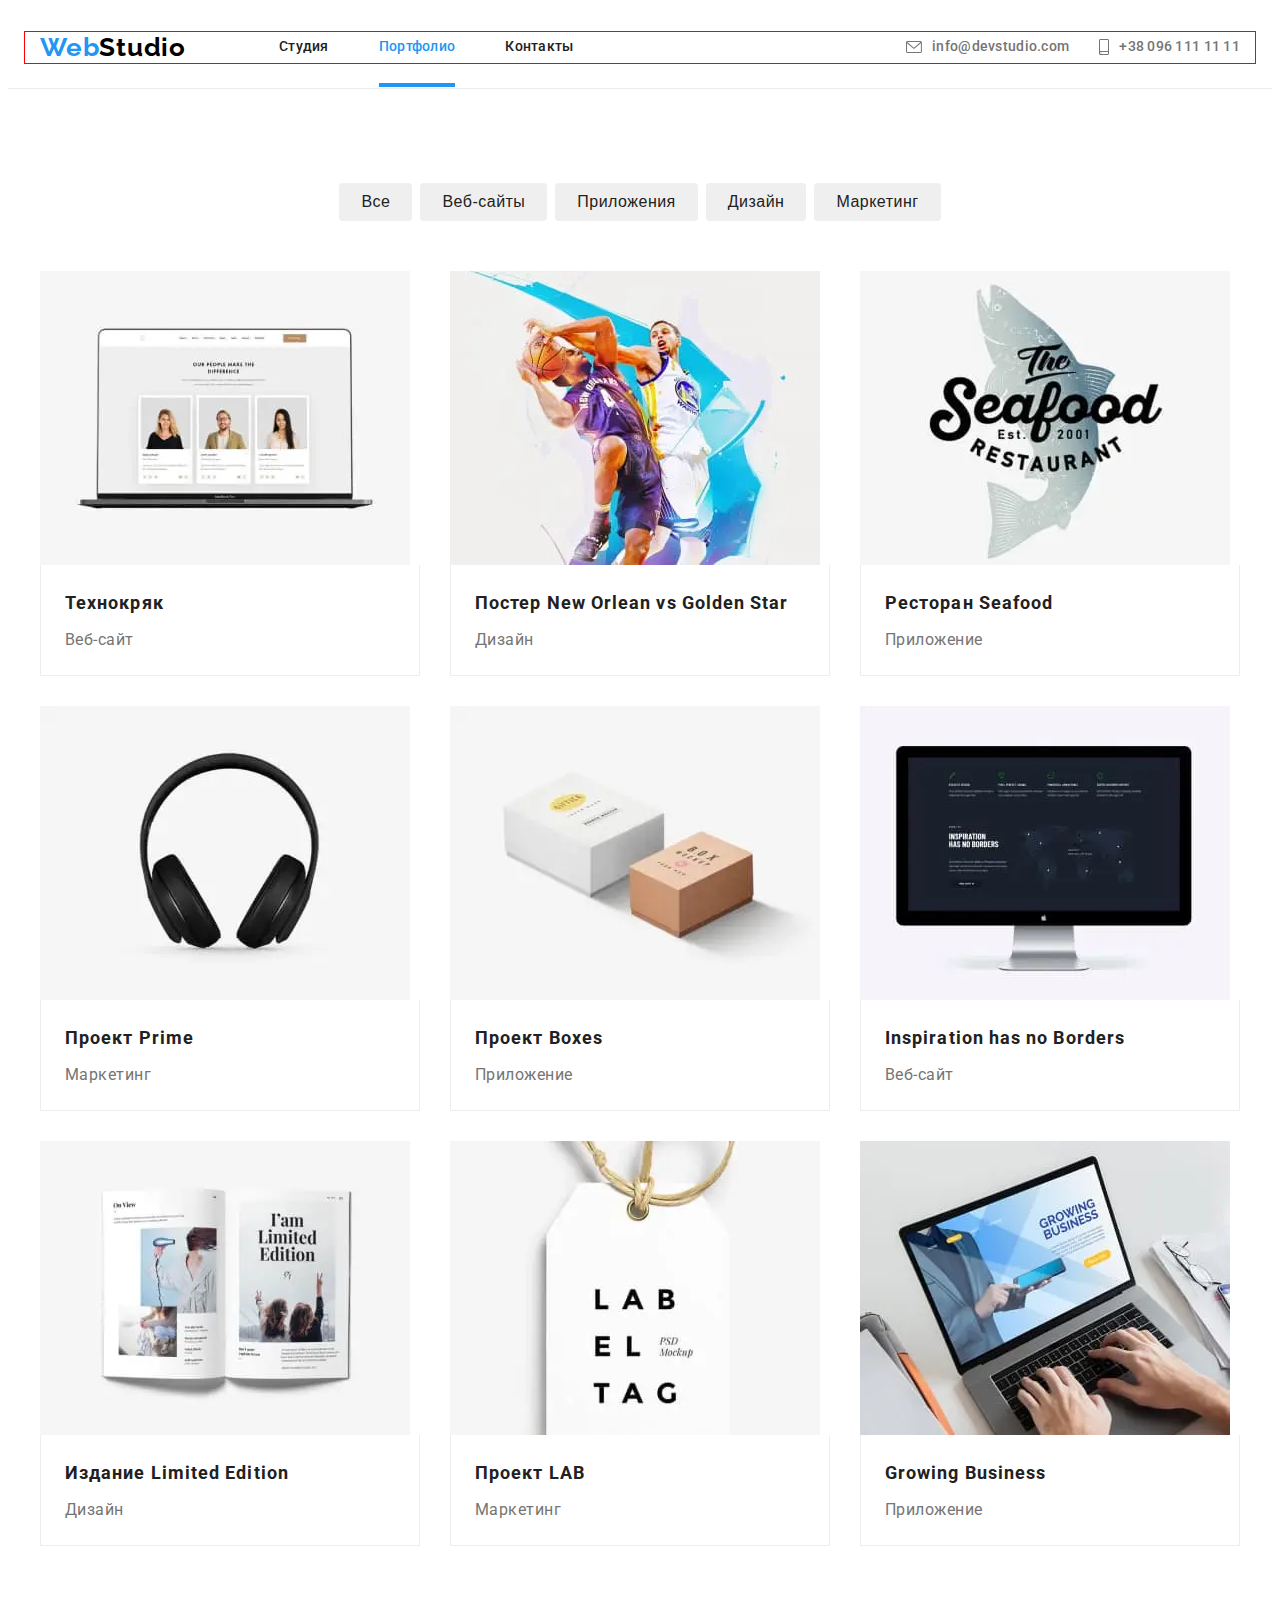
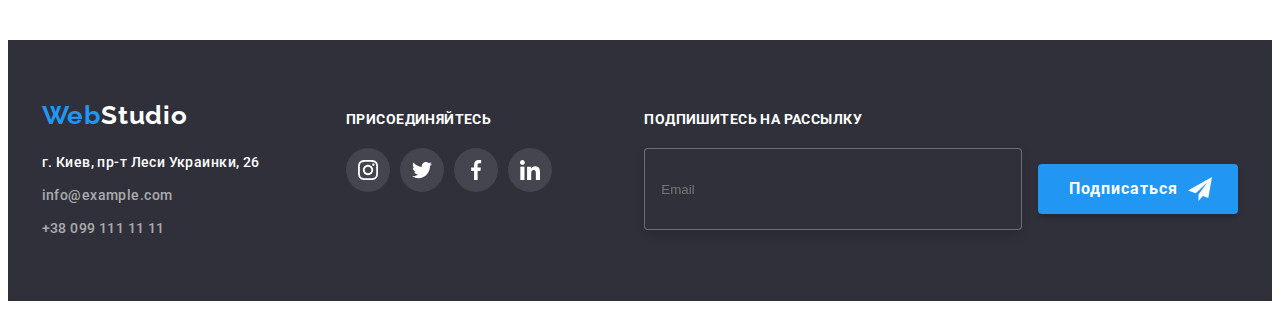
==== commit 23f47954: "hw8-4" ====
--- a/portfolio.html
+++ b/portfolio.html
@@ -135,7 +135,27 @@
                                 <li class="card__item">
                                     <a href="" class="card__link link">
                                         <div class="card__thumb">
-                                            <img src="./images/portfolio/web-techno.jpg" width="370" height="294" alt="Веб-сайт">
+                                            <picture>
+
+                                                <source srcset="./images/portfolio/web-1200.webp 1x, ./images/portfolio/web-1200@2x.webp 2x" media="(min-width: 1200px)"
+                                                    type="image/webp">
+                                                <source srcset="./images/portfolio/web-1200.jpg 1x, ./images/portfolio/web-1200@2x.jpg 2x" media="(min-width: 1200px)">
+
+                                                <source srcset="./images/portfolio/web-768.webp 1x, ./images/portfolio/web-768@2x.webp 2x" media="(min-width: 768px)"
+                                                    type="image/webp">
+                                                <source srcset="./images/portfolio/web-768.jpg 1x, ./images/portfolio/web-768@2x.jpg 2x" media="(min-width: 768px)">
+
+                                                <source srcset="./images/portfolio/web-480.webp 1x, ./images/portfolio/web-480@2x.webp 2x" media="(min-width: 480px)"
+                                                    type="image/webp">
+                                                <source srcset="./images/portfolio/web-480.jpg 1x, ./images/portfolio/web-480@2x.jpg 2x" media="(min-width: 480px)">
+
+
+                                                <img src="./images/portfolio/web-480.jpg" alt="Веб-сайт">
+                                                
+                                            </picture>
+
+
+                                            
                                             <p class="card__overlay">Технокряк это современная площадка распространения коронавируса. Компании используют эту
                                                 платформу для цифрового шпионажа и атак на защищённые сервера конкурентов.</p>
                                         </div>
@@ -149,7 +169,24 @@
                                 <li class="card__item">
                                     <a href="" class="card__link link">
                                         <div class="card__thumb">
-                                            <img src="./images/portfolio/new-orlean.jpg" width="370" height="294" alt="Баскетболисты">
+                                            <picture>
+
+                                                <source srcset="./images/portfolio/orlean-1200.webp 1x, ./images/portfolio/orlean-1200@2x.webp 2x" media="(min-width: 1200px)"
+                                                    type="image/webp">
+                                                <source srcset="./images/portfolio/orlean-1200.jpg 1x, ./images/portfolio/orlean-1200@2x.jpg 2x" media="(min-width: 1200px)">
+
+                                                <source srcset="./images/portfolio/orlean-768.webp 1x, ./images/portfolio/orlean-768@2x.webp 2x" media="(min-width: 768px)"
+                                                    type="image/webp">
+                                                <source srcset="./images/portfolio/orlean-768.jpg 1x, ./images/portfolio/orlean-768@2x.jpg 2x" media="(min-width: 768px)">
+
+                                                <source srcset="./images/portfolio/orlean-480.webp 1x, ./images/portfolio/orlean-480@2x.webp 2x" media="(min-width: 480px)"
+                                                    type="image/webp">
+                                                <source srcset="./images/portfolio/orlean-480.jpg 1x, ./images/portfolio/orlean-480@2x.jpg 2x" media="(min-width: 480px)">
+
+                                                <img src="./images/portfolio/orlean-480.jpg " alt="Баскетболисты">
+
+                                            </picture>
+
                                             <p class="card__overlay">Технокряк это современная площадка распространения коронавируса. Компании используют эту
                                                 платформу для цифрового шпионажа и атак на защищённые сервера конкурентов.</p>
                                         </div>
@@ -163,7 +200,29 @@
                                 <li class="card__item">
                                     <a href="" class="card__link link">
                                         <div class="card__thumb">
-                                            <img src="./images/portfolio/restaurant.jpg" width="370" height="294" alt="Главная страница приложения">
+
+                                            <picture>
+
+                                                <source srcset="./images/portfolio/seafood-1200.webp 1x, ./images/portfolio/seafood-1200@2x.webp 2x"
+                                                    media="(min-width: 1200px)" type="image/webp">
+                                                <source srcset="./images/portfolio/seafood-1200.jpg 1x, ./images/portfolio/seafood-1200@2x.jpg 2x"
+                                                    media="(min-width: 1200px)">
+                                                
+                                                <source srcset="./images/portfolio/seafood-768.webp 1x, ./images/portfolio/seafood-768@2x.webp 2x"
+                                                    media="(min-width: 768px)" type="image/webp">
+                                                <source srcset="./images/portfolio/seafood-768.jpg 1x, ./images/portfolio/seafood-768@2x.jpg 2x"
+                                                    media="(min-width: 768px)">
+                                                
+                                                <source srcset="./images/portfolio/seafood-480.webp 1x, ./images/portfolio/seafood-480@2x.webp 2x"
+                                                    media="(min-width: 480px)" type="image/webp">
+                                                <source srcset="./images/portfolio/seafood-480.jpg 1x, ./images/portfolio/seafood-480@2x.jpg 2x"
+                                                    media="(min-width: 480px)">
+
+                                                <img src="./images/portfolio/restaurant.jpg" alt="Главная страница приложения">
+
+                                            </picture>
+
+                                          
                                             <p class="card__overlay">Технокряк это современная площадка распространения коронавируса. Компании используют эту
                                                 платформу для цифрового шпионажа и атак на защищённые сервера конкурентов.</p>
                                         </div>
@@ -177,7 +236,28 @@
                                 <li class="card__item">
                                     <a href="" class="card__link link">
                                         <div class="card__thumb">
-                                            <img src="./images/portfolio/prime.jpg" width="370" height="294" alt="Наушники">
+                                            
+                                        <picture>
+
+                                            <source srcset="./images/portfolio/prime-1200.webp 1x, ./images/portfolio/prime-1200@2x.webp 2x"
+                                                    media="(min-width: 1200px)" type="image/webp">
+                                            <source srcset="./images/portfolio/prime-1200.jpg 1x, ./images/portfolio/prime-1200@2x.jpg 2x"
+                                                    media="(min-width: 1200px)">
+                                                
+                                            <source srcset="./images/portfolio/prime-768.webp 1x, ./images/portfolio/prime-768@2x.webp 2x"
+                                                    media="(min-width: 768px)" type="image/webp">
+                                            <source srcset="./images/portfolio/prime-768.jpg 1x, ./images/portfolio/prime-768@2x.jpg 2x"
+                                                    media="(min-width: 768px)">
+                                                
+                                            <source srcset="./images/portfolio/prime-480.webp 1x, ./images/portfolio/prime-480@2x.webp 2x"
+                                                    media="(min-width: 480px)" type="image/webp">
+                                            <source srcset="./images/portfolio/prime-480.jpg 1x, ./images/portfolio/prime-480@2x.jpg 2x"
+                                                    media="(min-width: 480px)">
+
+                                            <img src="./images/portfolio/prime-480.jpg" alt="Наушники">
+
+                                        </picture>
+
                                             <p class="card__overlay">Технокряк это современная площадка распространения коронавируса. Компании используют эту
                                                 платформу для цифрового шпионажа и атак на защищённые сервера конкурентов.</p>
                                         </div>
@@ -191,7 +271,27 @@
                                 <li class="card__item">
                                     <a href="" class="card__link link">
                                         <div class="card__thumb">
-                                            <img src="./images/portfolio/boxes.jpg" width="370" height="294" alt="Коробки">
+
+                                            <picture>   
+                                                
+                                             <source srcset="./images/portfolio/boxes-1200.webp 1x, ./images/portfolio/boxes-1200@2x.webp 2x"
+                                                media="(min-width: 1200px)" type="image/webp">
+                                             <source srcset="./images/portfolio/boxes-1200.jpg 1x, ./images/portfolio/boxes-1200@2x.jpg 2x"
+                                                media="(min-width: 1200px)">
+                                            
+                                             <source srcset="./images/portfolio/boxes-768.webp 1x, ./images/portfolio/boxes-768@2x.webp 2x"
+                                                media="(min-width: 768px)" type="image/webp">
+                                             <source srcset="./images/portfolio/boxes-768.jpg 1x, ./images/portfolio/boxes-768@2x.jpg 2x" media="(min-width: 768px)">
+                                            
+                                             <source srcset="./images/portfolio/boxes-480.webp 1x, ./images/portfolio/boxes-480@2x.webp 2x"
+                                                media="(min-width: 480px)" type="image/webp">
+                                             <source srcset="./images/portfolio/boxes-480.jpg 1x, ./images/portfolio/boxes-480@2x.jpg 2x" media="(min-width: 480px)">
+
+
+                                                <img src="./images/portfolio/boxes-480.jpg" alt="Коробки">
+
+                                            </picture>
+                                            
                                             <p class="card__overlay">Технокряк это современная площадка распространения коронавируса. Компании используют эту
                                                 платформу для цифрового шпионажа и атак на защищённые сервера конкурентов.</p>
                                         </div>
@@ -205,7 +305,19 @@
                                 <li class="card__item">
                                     <a href="" class="card__link link">
                                         <div class="card__thumb">
-                                            <img src="./images/portfolio/borders.jpg" width="370" height="294" alt="Изображение приложения">
+                                            <picture>
+                                                <source srcset="./images/portfolio/inspiration-1200.webp 1x, ./images/portfolio/inspiration-1200@2x.webp 2x" media="(min-width: 1200px)" type="image/webp">
+                                                <source srcset="./images/portfolio/inspiration-1200.jpg 1x, ./images/portfolio/inspiration-1200@2x.jpg 2x" media="(min-width: 1200px)">
+
+                                                <source srcset="./images/portfolio/inspiration-768.webp 1x, ./images/portfolio/inspiration-768@2x.webp 2x" media="(min-width: 768px)" type="image/webp">
+                                                <source srcset="./images/portfolio/inspiration-768.jpg 1x, ./images/portfolio/inspiration-768@2x.jpg 2x" media="(min-width: 768px)">
+
+                                                <source srcset="./images/portfolio/inspiration-480.webp 1x, ./images/portfolio/inspiration-480@2x.webp 2x" media="(min-width: 480px)" type="image/webp">
+                                                <source srcset="./images/portfolio/inspiration-480.jpg 1x, ./images/portfolio/inspiration-480@2x.jpg 2x" media="(min-width: 480px)">
+                                                
+                                                <img src="./images/portfolio/inspiration-480.jpg " alt="Изображение приложения">
+                                            </picture>
+                                           
                                             <p class="card__overlay">Технокряк это современная площадка распространения коронавируса. Компании используют эту
                                                 платформу для цифрового шпионажа и атак на защищённые сервера конкурентов.</p>
                                         </div>
@@ -219,7 +331,25 @@
                                 <li class="card__item">
                                     <a href="" class="card__link link">
                                         <div class="card__thumb">
-                                            <img src="./images/portfolio/limited-edition.jpg" width="370" height="294" alt="Книга">
+                                            <picture>
+
+                                                <source srcset="./images/portfolio/edition-1200.webp 1x, ./images/portfolio/edition-1200@2x.webp 2x" media="(min-width: 1200px)"
+                                                    type="image/webp">
+                                                <source srcset="./images/portfolio/edition-1200.jpg 1x, ./images/portfolio/edition-1200@2x.jpg 2x" media="(min-width: 1200px)">
+
+
+                                                <source srcset="./images/portfolio/edition-768.webp 1x, ./images/portfolio/edition-768@2x.webp 2x" media="(min-width: 768px)"
+                                                    type="image/webp">
+                                                <source srcset="./images/portfolio/edition-768.jpg 1x, ./images/portfolio/edition-768@2x.jpg 2x" media="(min-width: 768px)">
+
+                                                <source srcset="./images/portfolio/edition-480.webp 1x, ./images/portfolio/edition-480@2x.webp 2x" media="(min-width: 480px)"
+                                                    type="image/webp">
+                                                <source srcset="./images/portfolio/edition-480.jpg 1x, ./images/portfolio/edition-480@2x.jpg 2x" media="(min-width: 480px)">
+
+                                                <img src="./images/portfolio/edition-480.jpg" alt="Книга">
+
+                                            </picture>
+                                            
                                             <p class="card__overlay">Технокряк это современная площадка распространения коронавируса. Компании используют эту
                                                 платформу для цифрового шпионажа и атак на защищённые сервера конкурентов.</p>
                                         </div>
@@ -233,7 +363,27 @@
                                 <li class="card__item">
                                     <a href="" class="card__link link">
                                         <div class="card__thumb">
-                                            <img src="./images/portfolio/lab.jpg" width="370" height="294" alt="Название проекта">
+                                            <picture>
+
+                                                <source srcset="./images/portfolio/lab-1200.webp 1x, ./images/portfolio/lab-1200@2x.webp 2x"
+                                                    media="(min-width: 1200px)" type="image/webp">
+                                                <source srcset="./images/portfolio/lab-1200.jpg 1x, ./images/portfolio/lab-1200@2x.jpg 2x"
+                                                    media="(min-width: 1200px)">
+                                                
+                                                
+                                                <source srcset="./images/portfolio/lab-768.webp 1x, ./images/portfolio/lab-768@2x.webp 2x"
+                                                    media="(min-width: 768px)" type="image/webp">
+                                                <source srcset="./images/portfolio/lab-768.jpg 1x, ./images/portfolio/lab-768@2x.jpg 2x"
+                                                    media="(min-width: 768px)">
+                                                
+                                                <source srcset="./images/portfolio/lab-480.webp 1x, ./images/portfolio/lab-480@2x.webp 2x"
+                                                    media="(min-width: 480px)" type="image/webp">
+                                                <source srcset="./images/portfolio/lab-480.jpg 1x, ./images/portfolio/lab-480@2x.jpg 2x"
+                                                    media="(min-width: 480px)">
+                                                
+                                                <img src="./images/portfolio/lab-480.jpg" alt="Проект">
+                                            </picture>
+
                                             <p class="card__overlay">Технокряк это современная площадка распространения коронавируса. Компании используют эту
                                                 платформу для цифрового шпионажа и атак на защищённые сервера конкурентов.</p>
                                         </div>
@@ -247,7 +397,24 @@
                                 <li class="card__item">
                                     <a href="" class="card__link link">
                                         <div class="card__thumb">
-                                            <img src="./images/portfolio/growing-business.jpg" width="370" height="294" alt="Название приложения">
+
+                                        <picture>
+                                                <source srcset="./images/portfolio/business-1200.webp 1x, ./images/portfolio/business-1200@2x.webp 2x" media="(min-width: 1200px)"
+                                                    type="image/webp">
+                                                <source srcset="./images/portfolio/business-1200.jpg 1x, ./images/portfolio/business-1200@2x.jpg 2x" media="(min-width: 1200px)">
+                                                                                                
+                                                <source srcset="./images/portfolio/business-768.webp 1x, ./images/portfolio/business-768@2x.webp 2x" media="(min-width: 768px)"
+                                                    type="image/webp">
+                                                <source srcset="./images/portfolio/business-768.jpg 1x, ./images/portfolio/business-768@2x.jpg 2x" media="(min-width: 768px)">
+                                                
+                                                <source srcset="./images/portfolio/business-480.webp 1x, ./images/portfolio/business-480@2x.webp 2x" media="(min-width: 480px)"
+                                                    type="image/webp">
+                                                <source srcset="./images/portfolio/business-480.jpg 1x, ./images/portfolio/business-480@2x.jpg 2x" media="(min-width: 480px)">
+
+                                            <img src="./images/portfolio/business-480.jpg" alt="Название приложения">
+
+                                        </picture>
+
                                             <p class="card__overlay">Технокряк это современная площадка распространения коронавируса. Компании используют эту
                                                 платформу для цифрового шпионажа и атак на защищённые сервера конкурентов.</p>
                                         </div>
--- a/css/portfolio.min.css
+++ b/css/portfolio.min.css
@@ -1,2 +1,2 @@
-:root{--main-font: "Roboto", sans-serif;--secondary-font: "Raleway", sans-serif;--accent-color: #2196f3;--accent-text-color: #757575;--accent-title-color: #212121;--primary-white-color: #ffffff;--footer-background-color: #2f303a;--secondary-background-color: #f5f4fa;--section-padding-bottom: 49px;--icon-color: #afb1b8}.visually-hidden{position:absolute !important;clip:rect(1px 1px 1px 1px);clip:rect(1px, 1px, 1px, 1px);padding:0 !important;border:0 !important;height:1px !important;width:1px !important;overflow:hidden}body{font-family:var(--main-font)}h1,h2,h3,h4,h5,h6,p{margin:0}ul,ol{margin:0;padding:0}img{display:block}.link{text-decoration:none}.list{list-style:none}.address{font-style:normal}.container{width:100%;padding-right:15px;padding-left:15px}.header .container{display:-webkit-box;display:-ms-flexbox;display:flex;-webkit-box-align:center;-ms-flex-align:center;align-items:center;-webkit-box-pack:justify;-ms-flex-pack:justify;justify-content:space-between;outline:1px solid red}@media screen and (min-width: 480px){.container{width:480px;margin:0 auto}}@media screen and (min-width: 768px){.container{width:768px;margin:0 auto}}@media screen and (min-width: 1200px){.container{width:1200px;margin:0 auto}}@media screen and (max-width: 767px){.menu__item{display:none}.contact{display:none}.burger-btn{background-color:transparent;border:none;padding:0}.burger-btn__icon:hover,.burger-btn__icon:focus{fill:var(--accent-color)}.mobile-menu{position:fixed;top:0;left:50%;width:100vw;max-width:480px;height:100vh;padding:48px 40px;background-color:var(--primary-white-color);-webkit-transform:translateY(-100%) translateX(-50%);transform:translateY(-100%) translateX(-50%);-webkit-transition:-webkit-transform 250ms cubic-bezier(0.4, 0, 0.2, 1);transition:-webkit-transform 250ms cubic-bezier(0.4, 0, 0.2, 1);transition:transform 250ms cubic-bezier(0.4, 0, 0.2, 1);transition:transform 250ms cubic-bezier(0.4, 0, 0.2, 1), -webkit-transform 250ms cubic-bezier(0.4, 0, 0.2, 1)}.mobile-menu__close-button{position:absolute;top:10px;right:15px;background-color:transparent;border:none;padding:0}.is-open{-webkit-transform:translateY(0) translateX(-50%);transform:translateY(0) translateX(-50%)}.mobile-menu__link{font-family:var(--main-font);font-weight:500;font-size:40px;line-height:47px;letter-spacing:0.02em;color:var(--accent-title-color);-webkit-transition:color 250ms cubic-bezier(0.4, 0, 0.2, 1);transition:color 250ms cubic-bezier(0.4, 0, 0.2, 1)}.mobile-menu__link:hover,.mobile-menu__link:focus{color:var(--accent-color)}.mobile-menu__icon{-webkit-transition:color 250ms cubic-bezier(0.4, 0, 0.2, 1);transition:color 250ms cubic-bezier(0.4, 0, 0.2, 1)}.mobile-menu__icon:hover,.mobile-menu__icon:focus{fill:var(--accent-color)}.contact-menu__link{font-family:var(--main-font);font-weight:500;font-size:34px;line-height:40px;letter-spacing:0.02em;color:var(--accent-text-color);-webkit-transition:color 250ms cubic-bezier(0.4, 0, 0.2, 1);transition:color 250ms cubic-bezier(0.4, 0, 0.2, 1)}.contact-menu__link:last-child{font-family:var(--main-font);font-weight:500;font-size:24px;line-height:28px;letter-spacing:0.02em;color:var(--accent-text-color)}.contact-menu__link:hover,.contact-menu__link:focus{color:var(--accent-color)}.social-menu{display:-webkit-box;display:-ms-flexbox;display:flex;-webkit-box-align:center;-ms-flex-align:center;align-items:center}.mobile-menu__item:not(:last-child){margin-bottom:32px}.social-menu__link{font-family:var(--main-font);font-weight:500;font-size:18px;line-height:22px;letter-spacing:0.02em;color:var(--accent-color)}.social-menu__item:not(:last-child)::after{display:inline-block;content:"";width:22px;height:0;margin-right:0 10px;border:1px solid rgba(33,33,33,0.2);-webkit-transform:rotate(90deg);transform:rotate(90deg);color:var(--accent-text-color)}.contact-container{margin-top:302px;margin-bottom:64px}.contact-menu__item:not(:last-child){margin-bottom:32px}}@media screen and (min-width: 768px){.burger-btn{display:none}.mobile-menu{display:none}.navigation{display:-webkit-box;display:-ms-flexbox;display:flex;-webkit-box-align:center;-ms-flex-align:center;align-items:center}.menu__item{display:-webkit-box;display:-ms-flexbox;display:flex}.contact__item{display:-webkit-box;display:-ms-flexbox;display:flex}.menu{display:-webkit-box;display:-ms-flexbox;display:flex;-webkit-box-align:center;-ms-flex-align:center;align-items:center;margin-left:88px}.menu__item:not(:last-child){margin-right:50px}.menu__link{font-weight:500;font-size:14px;line-height:1.14;letter-spacing:0.02em;color:var(--accent-title-color);-webkit-transition:color 250ms cubic-bezier(0.4, 0, 0.2, 1);transition:color 250ms cubic-bezier(0.4, 0, 0.2, 1)}.menu__link:hover,.menu__link:focus{color:var(--accent-color)}}.current{position:relative;display:inline;color:var(--accent-color);padding-bottom:34px}.current::after{content:"";position:absolute;left:0;bottom:0;width:100%;height:4px;display:block;background-color:var(--accent-color)}@media screen and (max-width: 1199px){.contact{margin-left:auto}.contact__link{margin-top:5px;margin-bottom:10px}}@media screen and (min-width: 1200px){.menu{display:-webkit-box;display:-ms-flexbox;display:flex;-webkit-box-align:center;-ms-flex-align:center;align-items:center;margin-left:93px}.menu__item:not(:last-child){margin-right:50px}.contact{display:-webkit-box;display:-ms-flexbox;display:flex;-webkit-box-align:center;-ms-flex-align:center;align-items:center;-webkit-box-pack:center;-ms-flex-pack:center;justify-content:center}.contact__item:not(:last-child){margin-right:30px}}@media screen and (min-width: 768px){.contact__link{font-size:14px;font-weight:500;line-height:1.14;letter-spacing:.02em;color:var(--accent-text-color);display:-webkit-box;display:-ms-flexbox;display:flex;-webkit-box-align:center;-ms-flex-align:center;align-items:center;-webkit-transition:color 250ms cubic-bezier(0.4, 0, 0.2, 1);transition:color 250ms cubic-bezier(0.4, 0, 0.2, 1)}.contact__link:hover,.contact__link:focus{color:var(--accent-color)}.contact__icon{margin-right:8px;fill:var(--accent-text-color);-webkit-transition:fill 250ms cubic-bezier(0.4, 0, 0.2, 1);transition:fill 250ms cubic-bezier(0.4, 0, 0.2, 1)}.contact__link:hover .contact__icon,.contact__link:focus .contact__icon{fill:var(--accent-color)}}@media screen and (min-width: 1200px){.contact__link{font-size:14px;font-weight:500;line-height:1.14;letter-spacing:.02em;color:var(--accent-text-color);display:-webkit-box;display:-ms-flexbox;display:flex;-webkit-box-align:center;-ms-flex-align:center;align-items:center;-webkit-transition:color 250ms cubic-bezier(0.4, 0, 0.2, 1);transition:color 250ms cubic-bezier(0.4, 0, 0.2, 1)}.contact__link:hover,.contact__link:focus{color:var(--accent-color)}.contact__icon{margin-right:10px;fill:var(--accent-text-color);-webkit-transition:fill 250ms cubic-bezier(0.4, 0, 0.2, 1);transition:fill 250ms cubic-bezier(0.4, 0, 0.2, 1)}.contact__link:hover .contact__icon,.contact__link:focus .contact__icon{fill:var(--accent-color)}}@media screen and (min-width: 768px){.contact__link{font-size:14px;font-weight:500;line-height:1.14;letter-spacing:.02em;color:var(--accent-text-color);display:-webkit-box;display:-ms-flexbox;display:flex;-webkit-box-align:center;-ms-flex-align:center;align-items:center;-webkit-transition:color 250ms cubic-bezier(0.4, 0, 0.2, 1);transition:color 250ms cubic-bezier(0.4, 0, 0.2, 1)}.contact__link:hover,.contact__link:focus{color:var(--accent-color)}.contact__icon{margin-right:8px;fill:var(--accent-text-color)}}@media screen and (min-width: 1200px){.contact__link{font-size:14px;font-weight:500;line-height:1.14;letter-spacing:.02em;color:var(--accent-text-color);display:-webkit-box;display:-ms-flexbox;display:flex;-webkit-box-align:center;-ms-flex-align:center;align-items:center;-webkit-box-pack:center;-ms-flex-pack:center;justify-content:center;-webkit-transition:color 250ms cubic-bezier(0.4, 0, 0.2, 1);transition:color 250ms cubic-bezier(0.4, 0, 0.2, 1)}.contact__link:hover,.contact__link:focus{color:var(--accent-color)}.contact__icon{margin-right:10px;fill:var(--accent-text-color);-webkit-transition:fill 250ms cubic-bezier(0.4, 0, 0.2, 1);transition:fill 250ms cubic-bezier(0.4, 0, 0.2, 1)}.contact__link:hover .contact__icon,.contact__link:focus .contact__icon{fill:var(--accent-color)}}.footer-logo{margin-bottom:20px}.location{max-width:231px;width:100%;text-align:center}@media screen and (max-width: 1199px){.location{margin-bottom:60px}}@media screen and (min-width: 1200px){.location{margin-right:70px;text-align:start}}.logo{font-family:var(--secondary-font);font-size:26px;font-weight:700;line-height:1.19;letter-spacing:.03em;color:var(--accent-color)}.logo--theme-dark{color:#000000}.logo--theme-light{color:var(--primary-white-color)}.subscription__title{font-family:var(--main-font);font-size:14px;font-weight:700;line-height:1.14;letter-spacing:.03em;text-transform:uppercase;color:var(--primary-white-color);display:block;margin-bottom:20px}.input{font-family:var(--main-font);font-weight:500;font-size:16px;line-height:1.25;display:-webkit-inline-box;display:-ms-inline-flexbox;display:inline-flex;-webkit-box-align:center;-ms-flex-align:center;align-items:center;letter-spacing:0.03em;color:rgba(255,255,255,0.6)}.subscription__input{display:-webkit-inline-box;display:-ms-inline-flexbox;display:inline-flex;margin-right:12px;color:var(--primary-white-color);width:358px;height:50px;padding-top:15px;padding-bottom:15px;padding-left:16px;background:var(--footer-background-color);border:1px solid rgba(255,255,255,0.3);-webkit-filter:drop-shadow(0px 4px 4px rgba(0,0,0,0.15));filter:drop-shadow(0px 4px 4px rgba(0,0,0,0.15));border-radius:4px}.subscription__button{display:-webkit-inline-box;display:-ms-inline-flexbox;display:inline-flex;-webkit-box-align:center;-ms-flex-align:center;align-items:center;min-width:200px;height:50px;font-family:var(--main-font);font-size:16px;font-weight:700;line-height:1.88;letter-spacing:.06em;text-align:center;background:#2196f3;-webkit-box-shadow:0px 4px 4px rgba(0,0,0,0.15);box-shadow:0px 4px 4px rgba(0,0,0,0.15);border-radius:4px;border-color:transparent;color:#ffffff;padding-top:10px;padding-bottom:10px;padding-left:29px}.subscription__icon{margin-left:10px;fill:var(--primary-white-color)}.adress__item:not(:last-child){margin-bottom:9px}.appeal{max-width:206px;width:100%}@media screen and (max-width: 1199px){.appeal{text-align:center;margin-bottom:60px}}@media screen and (min-width: 1200px){.appeal{margin-right:89px}}.apeal__title{font-family:var(--main-font);font-size:14px;font-weight:700;line-height:1.14;letter-spacing:.03em;text-transform:uppercase;color:var(--primary-white-color);margin-bottom:20px;display:block}.footer-social__item:not(:last-child){margin-right:10px}@media screen and (max-width: 767px){.footer-social__list{margin-top:20px}}.contact-adress{font-weight:500;font-size:14px;line-height:1.71;letter-spacing:0.03em;color:var(--primary-white-color)}.contact-info{font-weight:500;font-size:14px;line-height:1.71;letter-spacing:0.03em;color:rgba(255,255,255,0.6)}.footer-social__link{display:-webkit-box;display:-ms-flexbox;display:flex;-webkit-box-align:center;-ms-flex-align:center;align-items:center;-webkit-box-pack:center;-ms-flex-pack:center;justify-content:center;width:44px;height:44px;border-radius:50%;background-color:rgba(255,255,255,0.1);-webkit-transition:background-color 250ms cubic-bezier(0.4, 0, 0.2, 1);transition:background-color 250ms cubic-bezier(0.4, 0, 0.2, 1)}.footer-social__link:hover,.footer-social__link:focus{background-color:var(--accent-color)}.footer-social__list{display:-webkit-box;display:-ms-flexbox;display:flex;-webkit-box-align:center;-ms-flex-align:center;align-items:center}.footer-social__icon{width:20px;height:20px;fill:var(--primary-white-color)}.filter-projects__button{padding-top:6px;padding-bottom:6px;padding-left:22px;padding-right:22px;border-radius:4px;border:transparent;font-weight:500;font-size:16px;line-height:1.63;text-align:center;letter-spacing:0.03em;color:var(--accent-title-color);cursor:pointer;-webkit-transition:background-color 250ms cubic-bezier(0.4, 0, 0.2, 1),color 250ms cubic-bezier(0.4, 0, 0.2, 1),-webkit-box-shadow 250ms cubic-bezier(0.4, 0, 0.2, 1);transition:background-color 250ms cubic-bezier(0.4, 0, 0.2, 1),color 250ms cubic-bezier(0.4, 0, 0.2, 1),-webkit-box-shadow 250ms cubic-bezier(0.4, 0, 0.2, 1);transition:background-color 250ms cubic-bezier(0.4, 0, 0.2, 1),color 250ms cubic-bezier(0.4, 0, 0.2, 1),box-shadow 250ms cubic-bezier(0.4, 0, 0.2, 1);transition:background-color 250ms cubic-bezier(0.4, 0, 0.2, 1),color 250ms cubic-bezier(0.4, 0, 0.2, 1),box-shadow 250ms cubic-bezier(0.4, 0, 0.2, 1),-webkit-box-shadow 250ms cubic-bezier(0.4, 0, 0.2, 1)}.filter-projects__button:hover,.filter-projects__button:focus{background-color:var(--accent-color);color:var(--primary-white-color);-webkit-box-shadow:0px 3px 1px rgba(0,0,0,0.1),0px 1px 2px rgba(0,0,0,0.08),0px 2px 2px rgba(0,0,0,0.12);box-shadow:0px 3px 1px rgba(0,0,0,0.1),0px 1px 2px rgba(0,0,0,0.08),0px 2px 2px rgba(0,0,0,0.12)}.filter-projects__list{display:-webkit-box;display:-ms-flexbox;display:flex;margin-bottom:50px;-webkit-box-align:center;-ms-flex-align:center;align-items:center;margin-bottom:40px}@media screen and (max-width: 767px){.filter-projects__list{-ms-flex-wrap:wrap;flex-wrap:wrap;-webkit-box-pack:start;-ms-flex-pack:start;justify-content:flex-start}}@media screen and (min-width: 768px){.filter-projects__list{-ms-flex-wrap:nowrap;flex-wrap:nowrap;-webkit-box-pack:center;-ms-flex-pack:center;justify-content:center;margin-bottom:30px}}@media screen and (min-width: 1200px){.filter-projects__list{margin-bottom:50px}}.filter-projects__item:not(:last-child){margin-right:8px}.card__title{font-family:var(--main-font);font-weight:700;font-size:18px;line-height:2;letter-spacing:0.06em;color:var(--accent-title-color);margin-bottom:4px}.card__subtitle{font-family:var(--main-font);font-weight:normal;font-size:16px;line-height:1.88;letter-spacing:0.03em;color:var(--accent-text-color)}.card__content{padding-top:20px;padding-bottom:20px;padding-left:24px;padding-right:24px;border-bottom:1px solid #eeeeee;border-left:1px solid #eeeeee;border-right:1px solid #eeeeee}.card{display:-webkit-box;display:-ms-flexbox;display:flex;margin-left:-30px;margin-top:-30px;-ms-flex-wrap:wrap;flex-wrap:wrap}.card__item{margin-left:30px;margin-top:30px;-ms-flex-preferred-size:calc(100% / 3 - 30px);flex-basis:calc(100% / 3 - 30px);-webkit-transition:-webkit-box-shadow 250ms cubic-bezier(0.4, 0, 0.2, 1);transition:-webkit-box-shadow 250ms cubic-bezier(0.4, 0, 0.2, 1);transition:box-shadow 250ms cubic-bezier(0.4, 0, 0.2, 1);transition:box-shadow 250ms cubic-bezier(0.4, 0, 0.2, 1), -webkit-box-shadow 250ms cubic-bezier(0.4, 0, 0.2, 1)}.card__item:hover,.card__item:focus{-webkit-box-shadow:0px 1px 1px rgba(0,0,0,0.12),0px 4px 4px rgba(0,0,0,0.06),1px 4px 6px rgba(0,0,0,0.16);box-shadow:0px 1px 1px rgba(0,0,0,0.12),0px 4px 4px rgba(0,0,0,0.06),1px 4px 6px rgba(0,0,0,0.16)}.filter-projects{padding-top:60px;padding-bottom:60px}@media screen and (min-width: 1200px){.filter-projects{padding-top:94px;padding-bottom:94px}}.card__overlay{position:absolute;top:0;left:0;background:rgba(33,150,243,0.9);overflow:auto;-webkit-transform:translateY(100%);transform:translateY(100%);-webkit-transition:-webkit-transform 250ms cubic-bezier(0.4, 0, 0.2, 1);transition:-webkit-transform 250ms cubic-bezier(0.4, 0, 0.2, 1);transition:transform 250ms cubic-bezier(0.4, 0, 0.2, 1);transition:transform 250ms cubic-bezier(0.4, 0, 0.2, 1), -webkit-transform 250ms cubic-bezier(0.4, 0, 0.2, 1);padding:63px 24px;height:100%;font-family:var(--main-font);font-weight:400;font-size:18px;line-height:1.56;letter-spacing:0.03em;color:#ffffff}.card__link:hover .card__overlay,.card__link:focus .card__overlay{-webkit-transform:translateY(0);transform:translateY(0)}.card__thumb{position:relative;overflow:hidden}.footer{background-color:var(--footer-background-color);padding-top:60px;padding-bottom:60px}.footer__container{display:-webkit-box;display:-ms-flexbox;display:flex;-webkit-box-align:baseline;-ms-flex-align:baseline;align-items:baseline}@media screen and (max-width: 767px){.footer__container{-webkit-box-orient:vertical;-webkit-box-direction:normal;-ms-flex-direction:column;flex-direction:column;-webkit-box-align:center;-ms-flex-align:center;align-items:center;-webkit-box-pack:center;-ms-flex-pack:center;justify-content:center}}@media screen and (min-width: 768px){.footer__container{-ms-flex-wrap:wrap;flex-wrap:wrap;-ms-flex-pack:distribute;justify-content:space-around}}@media screen and (min-width: 1200px){.footer__container{-ms-flex-wrap:nowrap;flex-wrap:nowrap}}.header{padding-top:16px;padding-bottom:16px}@media screen and (min-width: 768px){.header{padding-top:26px;padding-bottom:26px;border-bottom:1px solid #ececec}}@media screen and (min-width: 1200px){.header{padding-top:24px;padding-bottom:25px;border-bottom:1px solid #ececec}}
+:root{--main-font: "Roboto", sans-serif;--secondary-font: "Raleway", sans-serif;--accent-color: #2196f3;--accent-text-color: #757575;--accent-title-color: #212121;--primary-white-color: #ffffff;--footer-background-color: #2f303a;--secondary-background-color: #f5f4fa;--section-padding-bottom: 49px;--icon-color: #afb1b8}.visually-hidden{position:absolute !important;clip:rect(1px 1px 1px 1px);clip:rect(1px, 1px, 1px, 1px);padding:0 !important;border:0 !important;height:1px !important;width:1px !important;overflow:hidden}body{font-family:var(--main-font)}h1,h2,h3,h4,h5,h6,p{margin:0}ul,ol{margin:0;padding:0}img{display:block}.link{text-decoration:none}.list{list-style:none}.address{font-style:normal}.container{width:100%;padding-right:15px;padding-left:15px}.header .container{display:-webkit-box;display:-ms-flexbox;display:flex;-webkit-box-align:center;-ms-flex-align:center;align-items:center;-webkit-box-pack:justify;-ms-flex-pack:justify;justify-content:space-between;outline:1px solid red}@media screen and (min-width: 480px){.container{width:480px;margin:0 auto}}@media screen and (min-width: 768px){.container{width:768px;margin:0 auto}}@media screen and (min-width: 1200px){.container{width:1200px;margin:0 auto}}@media screen and (max-width: 767px){.menu__item{display:none}.contact{display:none}.burger-btn{background-color:transparent;border:none;padding:0}.burger-btn__icon:hover,.burger-btn__icon:focus{fill:var(--accent-color)}.mobile-menu{position:fixed;top:0;left:50%;width:100vw;max-width:480px;height:100vh;padding:48px 40px;background-color:var(--primary-white-color);-webkit-transform:translateY(-100%) translateX(-50%);transform:translateY(-100%) translateX(-50%);-webkit-transition:-webkit-transform 250ms cubic-bezier(0.4, 0, 0.2, 1);transition:-webkit-transform 250ms cubic-bezier(0.4, 0, 0.2, 1);transition:transform 250ms cubic-bezier(0.4, 0, 0.2, 1);transition:transform 250ms cubic-bezier(0.4, 0, 0.2, 1), -webkit-transform 250ms cubic-bezier(0.4, 0, 0.2, 1)}.mobile-menu__close-button{position:absolute;top:10px;right:15px;background-color:transparent;border:none;padding:0}.is-open{-webkit-transform:translateY(0) translateX(-50%);transform:translateY(0) translateX(-50%)}.mobile-menu__link{font-family:var(--main-font);font-weight:500;font-size:40px;line-height:47px;letter-spacing:0.02em;color:var(--accent-title-color);-webkit-transition:color 250ms cubic-bezier(0.4, 0, 0.2, 1);transition:color 250ms cubic-bezier(0.4, 0, 0.2, 1)}.mobile-menu__link:hover,.mobile-menu__link:focus{color:var(--accent-color)}.mobile-menu__icon{-webkit-transition:color 250ms cubic-bezier(0.4, 0, 0.2, 1);transition:color 250ms cubic-bezier(0.4, 0, 0.2, 1)}.mobile-menu__icon:hover,.mobile-menu__icon:focus{fill:var(--accent-color)}.contact-menu__link{font-family:var(--main-font);font-weight:500;font-size:34px;line-height:40px;letter-spacing:0.02em;color:var(--accent-text-color);-webkit-transition:color 250ms cubic-bezier(0.4, 0, 0.2, 1);transition:color 250ms cubic-bezier(0.4, 0, 0.2, 1)}.contact-menu__link:last-child{font-family:var(--main-font);font-weight:500;font-size:24px;line-height:28px;letter-spacing:0.02em;color:var(--accent-text-color)}.contact-menu__link:hover,.contact-menu__link:focus{color:var(--accent-color)}.social-menu{display:-webkit-box;display:-ms-flexbox;display:flex;-webkit-box-align:center;-ms-flex-align:center;align-items:center}.mobile-menu__item:not(:last-child){margin-bottom:32px}.social-menu__link{font-family:var(--main-font);font-weight:500;font-size:18px;line-height:22px;letter-spacing:0.02em;color:var(--accent-color)}.social-menu__item:not(:last-child)::after{display:inline-block;content:"";width:22px;height:0;margin-right:0 10px;border:1px solid rgba(33,33,33,0.2);-webkit-transform:rotate(90deg);transform:rotate(90deg);color:var(--accent-text-color)}.contact-container{margin-top:302px;margin-bottom:64px}.contact-menu__item:not(:last-child){margin-bottom:32px}}@media screen and (min-width: 768px){.burger-btn{display:none}.mobile-menu{display:none}.navigation{display:-webkit-box;display:-ms-flexbox;display:flex;-webkit-box-align:center;-ms-flex-align:center;align-items:center}.menu__item{display:-webkit-box;display:-ms-flexbox;display:flex}.contact__item{display:-webkit-box;display:-ms-flexbox;display:flex}.menu{display:-webkit-box;display:-ms-flexbox;display:flex;-webkit-box-align:center;-ms-flex-align:center;align-items:center;margin-left:88px}.menu__item:not(:last-child){margin-right:50px}.menu__link{font-weight:500;font-size:14px;line-height:1.14;letter-spacing:0.02em;color:var(--accent-title-color);-webkit-transition:color 250ms cubic-bezier(0.4, 0, 0.2, 1);transition:color 250ms cubic-bezier(0.4, 0, 0.2, 1)}.menu__link:hover,.menu__link:focus{color:var(--accent-color)}}.current{position:relative;display:inline;color:var(--accent-color)}.current::after{content:"";position:absolute;left:0;bottom:-32px;width:100%;height:4px;display:block;background-color:var(--accent-color)}@media screen and (max-width: 1199px){.contact{margin-left:auto}.contact__link{margin-top:5px;margin-bottom:10px}}@media screen and (min-width: 1200px){.menu{display:-webkit-box;display:-ms-flexbox;display:flex;-webkit-box-align:center;-ms-flex-align:center;align-items:center;margin-left:93px}.menu__item:not(:last-child){margin-right:50px}.contact{display:-webkit-box;display:-ms-flexbox;display:flex;-webkit-box-align:center;-ms-flex-align:center;align-items:center;-webkit-box-pack:center;-ms-flex-pack:center;justify-content:center}.contact__item:not(:last-child){margin-right:30px}}@media screen and (min-width: 768px){.contact__link{font-size:14px;font-weight:500;line-height:1.14;letter-spacing:.02em;color:var(--accent-text-color);display:-webkit-box;display:-ms-flexbox;display:flex;-webkit-box-align:center;-ms-flex-align:center;align-items:center;-webkit-transition:color 250ms cubic-bezier(0.4, 0, 0.2, 1);transition:color 250ms cubic-bezier(0.4, 0, 0.2, 1)}.contact__link:hover,.contact__link:focus{color:var(--accent-color)}.contact__icon{margin-right:8px;fill:var(--accent-text-color);-webkit-transition:fill 250ms cubic-bezier(0.4, 0, 0.2, 1);transition:fill 250ms cubic-bezier(0.4, 0, 0.2, 1)}.contact__link:hover .contact__icon,.contact__link:focus .contact__icon{fill:var(--accent-color)}}@media screen and (min-width: 1200px){.contact__link{font-size:14px;font-weight:500;line-height:1.14;letter-spacing:.02em;color:var(--accent-text-color);display:-webkit-box;display:-ms-flexbox;display:flex;-webkit-box-align:center;-ms-flex-align:center;align-items:center;-webkit-transition:color 250ms cubic-bezier(0.4, 0, 0.2, 1);transition:color 250ms cubic-bezier(0.4, 0, 0.2, 1)}.contact__link:hover,.contact__link:focus{color:var(--accent-color)}.contact__icon{margin-right:10px;fill:var(--accent-text-color);-webkit-transition:fill 250ms cubic-bezier(0.4, 0, 0.2, 1);transition:fill 250ms cubic-bezier(0.4, 0, 0.2, 1)}.contact__link:hover .contact__icon,.contact__link:focus .contact__icon{fill:var(--accent-color)}}@media screen and (min-width: 768px){.contact__link{font-size:14px;font-weight:500;line-height:1.14;letter-spacing:.02em;color:var(--accent-text-color);display:-webkit-box;display:-ms-flexbox;display:flex;-webkit-box-align:center;-ms-flex-align:center;align-items:center;-webkit-transition:color 250ms cubic-bezier(0.4, 0, 0.2, 1);transition:color 250ms cubic-bezier(0.4, 0, 0.2, 1)}.contact__link:hover,.contact__link:focus{color:var(--accent-color)}.contact__icon{margin-right:8px;fill:var(--accent-text-color)}}@media screen and (min-width: 1200px){.contact__link{font-size:14px;font-weight:500;line-height:1.14;letter-spacing:.02em;color:var(--accent-text-color);display:-webkit-box;display:-ms-flexbox;display:flex;-webkit-box-align:center;-ms-flex-align:center;align-items:center;-webkit-box-pack:center;-ms-flex-pack:center;justify-content:center;-webkit-transition:color 250ms cubic-bezier(0.4, 0, 0.2, 1);transition:color 250ms cubic-bezier(0.4, 0, 0.2, 1)}.contact__link:hover,.contact__link:focus{color:var(--accent-color)}.contact__icon{margin-right:10px;fill:var(--accent-text-color);-webkit-transition:fill 250ms cubic-bezier(0.4, 0, 0.2, 1);transition:fill 250ms cubic-bezier(0.4, 0, 0.2, 1)}.contact__link:hover .contact__icon,.contact__link:focus .contact__icon{fill:var(--accent-color)}}.footer-logo{margin-bottom:20px}.location{max-width:231px;width:100%;text-align:center}@media screen and (max-width: 1199px){.location{margin-bottom:60px}}@media screen and (min-width: 1200px){.location{margin-right:70px;text-align:start}}.logo{font-family:var(--secondary-font);font-size:26px;font-weight:700;line-height:1.19;letter-spacing:.03em;color:var(--accent-color)}.logo--theme-dark{color:#000000}.logo--theme-light{color:var(--primary-white-color)}.subscription__title{font-family:var(--main-font);font-size:14px;font-weight:700;line-height:1.14;letter-spacing:.03em;text-transform:uppercase;color:var(--primary-white-color);display:block;margin-bottom:20px}@media screen and (max-width: 1199px){.subscription__title{text-align:center}}.input{font-family:var(--main-font);font-weight:500;font-size:16px;line-height:1.25;display:-webkit-inline-box;display:-ms-inline-flexbox;display:inline-flex;-webkit-box-align:center;-ms-flex-align:center;align-items:center;letter-spacing:0.03em;color:rgba(255,255,255,0.6)}.subscription__input{display:-webkit-inline-box;display:-ms-inline-flexbox;display:inline-flex;margin-right:12px;color:var(--primary-white-color);width:358px;height:50px;padding-top:15px;padding-bottom:15px;padding-left:16px;background:var(--footer-background-color);border:1px solid rgba(255,255,255,0.3);-webkit-filter:drop-shadow(0px 4px 4px rgba(0,0,0,0.15));filter:drop-shadow(0px 4px 4px rgba(0,0,0,0.15));border-radius:4px}@media screen and (max-width: 1199px){.subscription__input{width:450px;margin-bottom:20px}}.subscription__button{display:-webkit-inline-box;display:-ms-inline-flexbox;display:inline-flex;-webkit-box-align:center;-ms-flex-align:center;align-items:center;cursor:pointer;width:200px;height:50px;font-family:var(--main-font);font-size:16px;font-weight:700;line-height:1.88;letter-spacing:.06em;text-align:center;background:#2196f3;-webkit-box-shadow:0px 4px 4px rgba(0,0,0,0.15);box-shadow:0px 4px 4px rgba(0,0,0,0.15);border-radius:4px;border-color:transparent;color:#ffffff;padding-top:10px;padding-bottom:10px;padding-left:29px}@media screen and (max-width: 1199px){.subscription__button{display:-webkit-box;display:-ms-flexbox;display:flex;margin:0 auto}}.subscription__icon{margin-left:10px;fill:var(--primary-white-color)}@media screen and (min-width: 768px) and (max-width: 1199px){.subscription__form{display:-webkit-box;display:-ms-flexbox;display:flex;-webkit-box-orient:vertical;-webkit-box-direction:normal;-ms-flex-direction:column;flex-direction:column}}.adress__item:not(:last-child){margin-bottom:9px}.appeal{max-width:206px;width:100%}@media screen and (max-width: 1199px){.appeal{text-align:center;margin-bottom:60px}}@media screen and (min-width: 1200px){.appeal{margin-right:89px}}.apeal__title{font-family:var(--main-font);font-size:14px;font-weight:700;line-height:1.14;letter-spacing:.03em;text-transform:uppercase;color:var(--primary-white-color);margin-bottom:20px;display:block}.footer-social__item:not(:last-child){margin-right:10px}@media screen and (max-width: 767px){.footer-social__list{margin-top:20px}}.contact-adress{font-weight:500;font-size:14px;line-height:1.71;letter-spacing:0.03em;color:var(--primary-white-color)}.contact-info{font-weight:500;font-size:14px;line-height:1.71;letter-spacing:0.03em;color:rgba(255,255,255,0.6)}.footer-social__link{display:-webkit-box;display:-ms-flexbox;display:flex;-webkit-box-align:center;-ms-flex-align:center;align-items:center;-webkit-box-pack:center;-ms-flex-pack:center;justify-content:center;width:44px;height:44px;border-radius:50%;background-color:rgba(255,255,255,0.1);-webkit-transition:background-color 250ms cubic-bezier(0.4, 0, 0.2, 1);transition:background-color 250ms cubic-bezier(0.4, 0, 0.2, 1)}.footer-social__link:hover,.footer-social__link:focus{background-color:var(--accent-color)}.footer-social__list{display:-webkit-box;display:-ms-flexbox;display:flex;-webkit-box-align:center;-ms-flex-align:center;align-items:center}.footer-social__icon{width:20px;height:20px;fill:var(--primary-white-color)}.filter-projects__button{padding-top:6px;padding-bottom:6px;padding-left:22px;padding-right:22px;border-radius:4px;border:transparent;font-weight:500;font-size:16px;line-height:1.63;text-align:center;letter-spacing:0.03em;color:var(--accent-title-color);cursor:pointer;-webkit-transition:background-color 250ms cubic-bezier(0.4, 0, 0.2, 1),color 250ms cubic-bezier(0.4, 0, 0.2, 1),-webkit-box-shadow 250ms cubic-bezier(0.4, 0, 0.2, 1);transition:background-color 250ms cubic-bezier(0.4, 0, 0.2, 1),color 250ms cubic-bezier(0.4, 0, 0.2, 1),-webkit-box-shadow 250ms cubic-bezier(0.4, 0, 0.2, 1);transition:background-color 250ms cubic-bezier(0.4, 0, 0.2, 1),color 250ms cubic-bezier(0.4, 0, 0.2, 1),box-shadow 250ms cubic-bezier(0.4, 0, 0.2, 1);transition:background-color 250ms cubic-bezier(0.4, 0, 0.2, 1),color 250ms cubic-bezier(0.4, 0, 0.2, 1),box-shadow 250ms cubic-bezier(0.4, 0, 0.2, 1),-webkit-box-shadow 250ms cubic-bezier(0.4, 0, 0.2, 1)}.filter-projects__button:hover,.filter-projects__button:focus{background-color:var(--accent-color);color:var(--primary-white-color);-webkit-box-shadow:0px 3px 1px rgba(0,0,0,0.1),0px 1px 2px rgba(0,0,0,0.08),0px 2px 2px rgba(0,0,0,0.12);box-shadow:0px 3px 1px rgba(0,0,0,0.1),0px 1px 2px rgba(0,0,0,0.08),0px 2px 2px rgba(0,0,0,0.12)}.filter-projects__list{display:-webkit-box;display:-ms-flexbox;display:flex;margin-bottom:50px;-webkit-box-align:center;-ms-flex-align:center;align-items:center;margin-bottom:40px}@media screen and (max-width: 767px){.filter-projects__list{-ms-flex-wrap:wrap;flex-wrap:wrap;-webkit-box-pack:start;-ms-flex-pack:start;justify-content:flex-start}}@media screen and (min-width: 768px){.filter-projects__list{-ms-flex-wrap:nowrap;flex-wrap:nowrap;-webkit-box-pack:center;-ms-flex-pack:center;justify-content:center;margin-bottom:30px}}@media screen and (min-width: 1200px){.filter-projects__list{margin-bottom:50px}}.filter-projects__item:not(:last-child){margin-right:8px}@media screen and (max-width: 767px){.filter-projects__item:nth-child(-n+3){margin-bottom:15px}}.card__title{font-family:var(--main-font);font-weight:700;font-size:18px;line-height:2;letter-spacing:0.06em;color:var(--accent-title-color);margin-bottom:4px}.card__subtitle{font-family:var(--main-font);font-weight:normal;font-size:16px;line-height:1.88;letter-spacing:0.03em;color:var(--accent-text-color)}.card__content{padding-top:20px;padding-bottom:20px;padding-left:24px;padding-right:24px;border-bottom:1px solid #eeeeee;border-left:1px solid #eeeeee;border-right:1px solid #eeeeee}@media screen and (min-width: 768px){.card{margin-left:-30px;margin-top:-30px;display:-webkit-box;display:-ms-flexbox;display:flex;-ms-flex-wrap:wrap;flex-wrap:wrap}}.card__item{-webkit-transition:-webkit-box-shadow 250ms cubic-bezier(0.4, 0, 0.2, 1);transition:-webkit-box-shadow 250ms cubic-bezier(0.4, 0, 0.2, 1);transition:box-shadow 250ms cubic-bezier(0.4, 0, 0.2, 1);transition:box-shadow 250ms cubic-bezier(0.4, 0, 0.2, 1), -webkit-box-shadow 250ms cubic-bezier(0.4, 0, 0.2, 1)}.card__item:hover,.card__item:focus{-webkit-box-shadow:0px 1px 1px rgba(0,0,0,0.12),0px 4px 4px rgba(0,0,0,0.06),1px 4px 6px rgba(0,0,0,0.16);box-shadow:0px 1px 1px rgba(0,0,0,0.12),0px 4px 4px rgba(0,0,0,0.06),1px 4px 6px rgba(0,0,0,0.16)}@media screen and (min-width: 768px){.card__item{margin-left:30px;margin-top:30px;-ms-flex-preferred-size:calc(100% / 2 - 30px);flex-basis:calc(100% / 2 - 30px)}}@media screen and (min-width: 1200px){.card__item{-ms-flex-preferred-size:calc(100% / 3 - 30px);flex-basis:calc(100% / 3 - 30px)}}.filter-projects{padding-top:60px;padding-bottom:60px}@media screen and (min-width: 1200px){.filter-projects{padding-top:94px;padding-bottom:94px}}.card__overlay{position:absolute;top:0;left:0;background:rgba(33,150,243,0.9);overflow:auto;-webkit-transform:translateY(100%);transform:translateY(100%);-webkit-transition:-webkit-transform 250ms cubic-bezier(0.4, 0, 0.2, 1);transition:-webkit-transform 250ms cubic-bezier(0.4, 0, 0.2, 1);transition:transform 250ms cubic-bezier(0.4, 0, 0.2, 1);transition:transform 250ms cubic-bezier(0.4, 0, 0.2, 1), -webkit-transform 250ms cubic-bezier(0.4, 0, 0.2, 1);padding:63px 24px;height:100%;font-family:var(--main-font);font-weight:400;font-size:18px;line-height:1.56;letter-spacing:0.03em;color:#ffffff}.card__link:hover .card__overlay,.card__link:focus .card__overlay{-webkit-transform:translateY(0);transform:translateY(0)}.card__thumb{position:relative;overflow:hidden}.footer{background-color:var(--footer-background-color);padding-top:60px;padding-bottom:60px}.footer__container{display:-webkit-box;display:-ms-flexbox;display:flex;-webkit-box-align:baseline;-ms-flex-align:baseline;align-items:baseline}@media screen and (max-width: 767px){.footer__container{-webkit-box-orient:vertical;-webkit-box-direction:normal;-ms-flex-direction:column;flex-direction:column;-webkit-box-align:center;-ms-flex-align:center;align-items:center;-webkit-box-pack:center;-ms-flex-pack:center;justify-content:center}}@media screen and (min-width: 768px){.footer__container{-ms-flex-wrap:wrap;flex-wrap:wrap;-ms-flex-pack:distribute;justify-content:space-around}}@media screen and (min-width: 1200px){.footer__container{-ms-flex-wrap:nowrap;flex-wrap:nowrap}}.header{padding-top:16px;padding-bottom:16px;border-bottom:1px solid #ececec}@media screen and (min-width: 768px){.header{padding-top:26px;padding-bottom:26px;border-bottom:1px solid #ececec}}@media screen and (min-width: 1200px){.header{padding-top:24px;padding-bottom:25px;border-bottom:1px solid #ececec}}
 /*# sourceMappingURL=portfolio.min.css.map */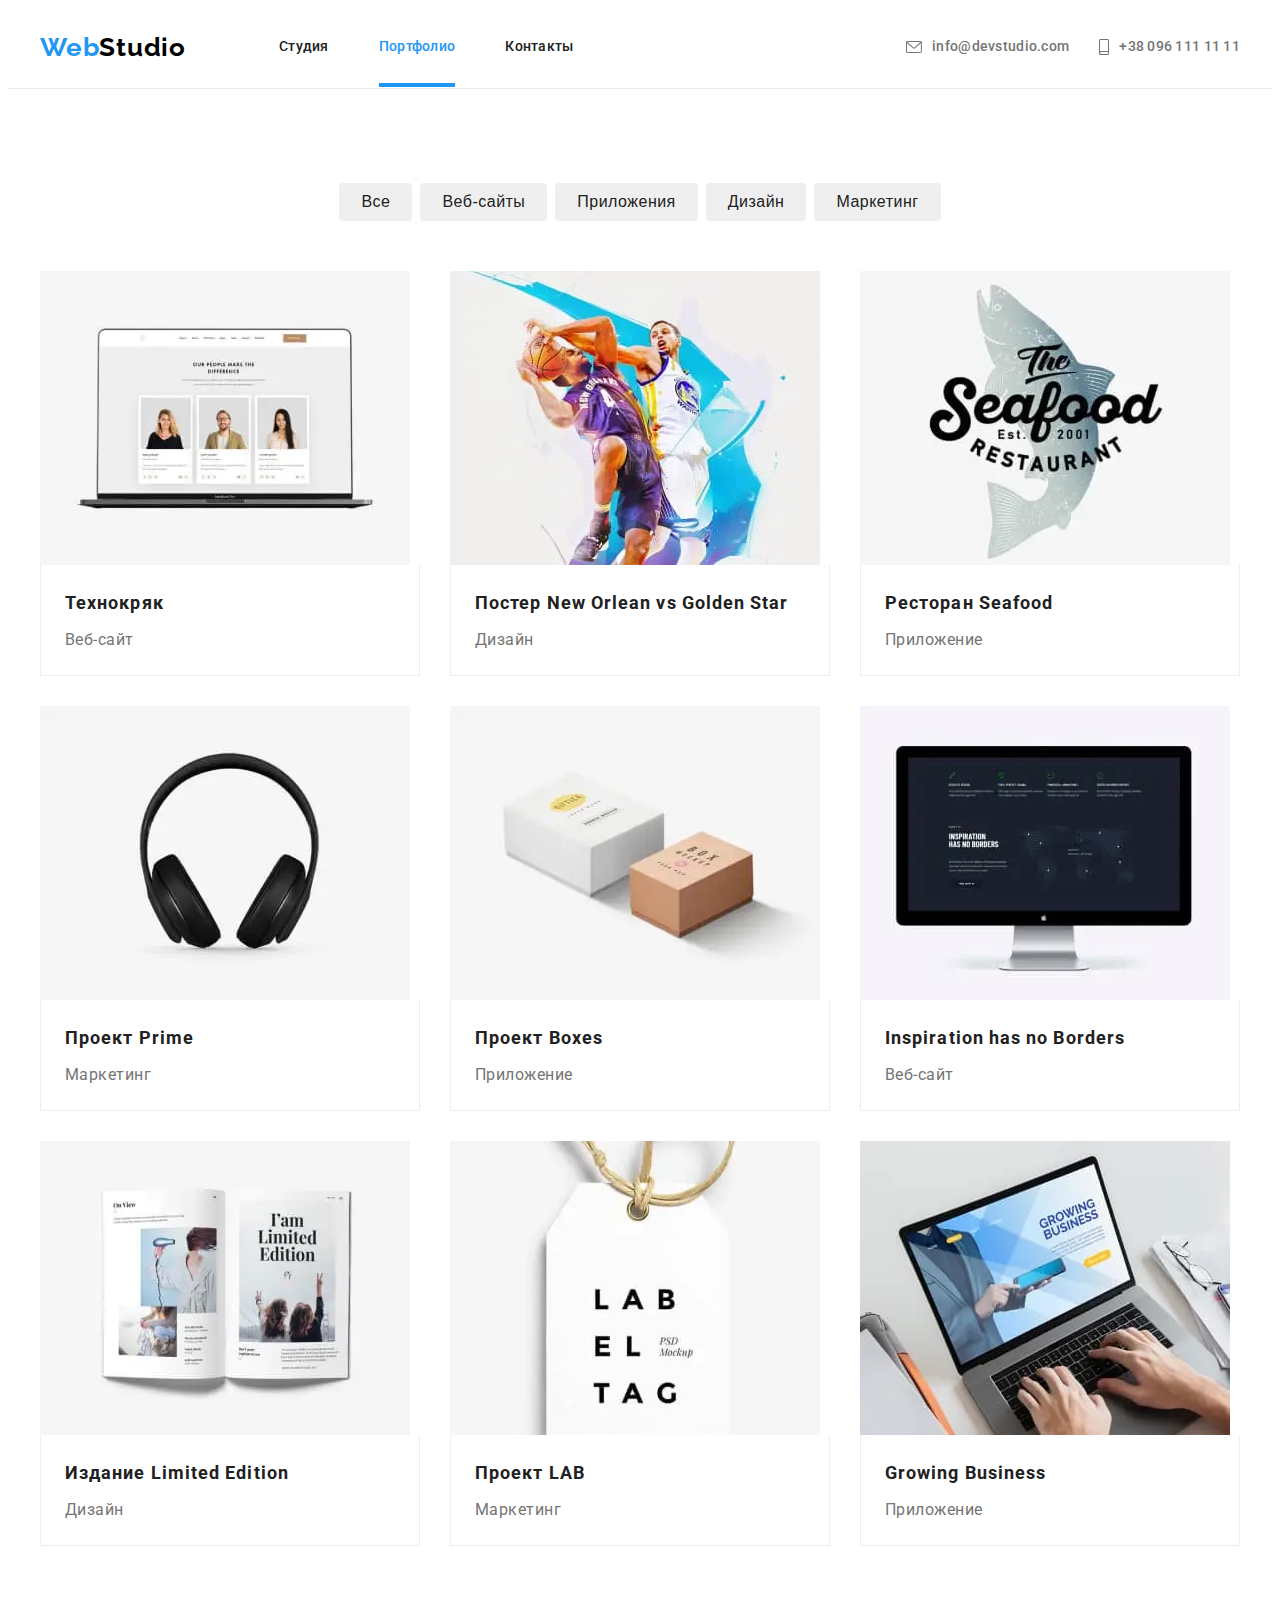
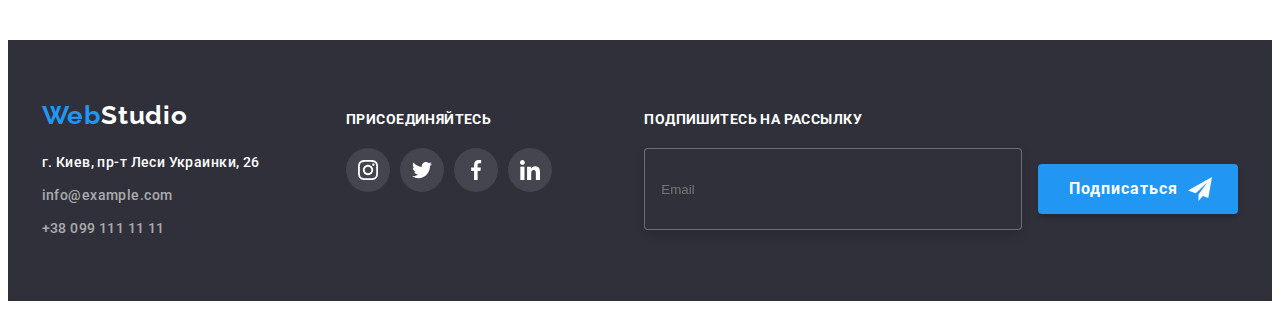
==== commit ed885877: "hw8-5" ====
--- a/portfolio.html
+++ b/portfolio.html
@@ -440,14 +440,14 @@
                 
                             <address class="address">
                                 <ul class="address__list list">
-                                    <li class="adress__item">
-                                        <a class="contact-adress link" href="https://goo.gl/maps/8bbEBqnTATMpC2DeA" target="_blank"
+                                    <li class="address__item">
+                                        <a class="contact-address link" href="https://goo.gl/maps/8bbEBqnTATMpC2DeA" target="_blank"
                                             rel="noopener noreferrer">г. Киев, пр-т Леси Украинки, 26</a>
                                     </li>
-                                    <li class="adress__item">
+                                    <li class="address__item">
                                         <a class="contact-info link" href="mailto:info@example.com">info@example.com</a>
                                     </li>
-                                    <li class="adress__item">
+                                    <li class="address__item">
                                         <a class="contact-info link" href="tel:+380991111111=">+38 099 111 11 11</a>
                                     </li>
                                 </ul>
--- a/css/portfolio.min.css
+++ b/css/portfolio.min.css
@@ -1,2 +1,2 @@
-:root{--main-font: "Roboto", sans-serif;--secondary-font: "Raleway", sans-serif;--accent-color: #2196f3;--accent-text-color: #757575;--accent-title-color: #212121;--primary-white-color: #ffffff;--footer-background-color: #2f303a;--secondary-background-color: #f5f4fa;--section-padding-bottom: 49px;--icon-color: #afb1b8}.visually-hidden{position:absolute !important;clip:rect(1px 1px 1px 1px);clip:rect(1px, 1px, 1px, 1px);padding:0 !important;border:0 !important;height:1px !important;width:1px !important;overflow:hidden}body{font-family:var(--main-font)}h1,h2,h3,h4,h5,h6,p{margin:0}ul,ol{margin:0;padding:0}img{display:block}.link{text-decoration:none}.list{list-style:none}.address{font-style:normal}.container{width:100%;padding-right:15px;padding-left:15px}.header .container{display:-webkit-box;display:-ms-flexbox;display:flex;-webkit-box-align:center;-ms-flex-align:center;align-items:center;-webkit-box-pack:justify;-ms-flex-pack:justify;justify-content:space-between;outline:1px solid red}@media screen and (min-width: 480px){.container{width:480px;margin:0 auto}}@media screen and (min-width: 768px){.container{width:768px;margin:0 auto}}@media screen and (min-width: 1200px){.container{width:1200px;margin:0 auto}}@media screen and (max-width: 767px){.menu__item{display:none}.contact{display:none}.burger-btn{background-color:transparent;border:none;padding:0}.burger-btn__icon:hover,.burger-btn__icon:focus{fill:var(--accent-color)}.mobile-menu{position:fixed;top:0;left:50%;width:100vw;max-width:480px;height:100vh;padding:48px 40px;background-color:var(--primary-white-color);-webkit-transform:translateY(-100%) translateX(-50%);transform:translateY(-100%) translateX(-50%);-webkit-transition:-webkit-transform 250ms cubic-bezier(0.4, 0, 0.2, 1);transition:-webkit-transform 250ms cubic-bezier(0.4, 0, 0.2, 1);transition:transform 250ms cubic-bezier(0.4, 0, 0.2, 1);transition:transform 250ms cubic-bezier(0.4, 0, 0.2, 1), -webkit-transform 250ms cubic-bezier(0.4, 0, 0.2, 1)}.mobile-menu__close-button{position:absolute;top:10px;right:15px;background-color:transparent;border:none;padding:0}.is-open{-webkit-transform:translateY(0) translateX(-50%);transform:translateY(0) translateX(-50%)}.mobile-menu__link{font-family:var(--main-font);font-weight:500;font-size:40px;line-height:47px;letter-spacing:0.02em;color:var(--accent-title-color);-webkit-transition:color 250ms cubic-bezier(0.4, 0, 0.2, 1);transition:color 250ms cubic-bezier(0.4, 0, 0.2, 1)}.mobile-menu__link:hover,.mobile-menu__link:focus{color:var(--accent-color)}.mobile-menu__icon{-webkit-transition:color 250ms cubic-bezier(0.4, 0, 0.2, 1);transition:color 250ms cubic-bezier(0.4, 0, 0.2, 1)}.mobile-menu__icon:hover,.mobile-menu__icon:focus{fill:var(--accent-color)}.contact-menu__link{font-family:var(--main-font);font-weight:500;font-size:34px;line-height:40px;letter-spacing:0.02em;color:var(--accent-text-color);-webkit-transition:color 250ms cubic-bezier(0.4, 0, 0.2, 1);transition:color 250ms cubic-bezier(0.4, 0, 0.2, 1)}.contact-menu__link:last-child{font-family:var(--main-font);font-weight:500;font-size:24px;line-height:28px;letter-spacing:0.02em;color:var(--accent-text-color)}.contact-menu__link:hover,.contact-menu__link:focus{color:var(--accent-color)}.social-menu{display:-webkit-box;display:-ms-flexbox;display:flex;-webkit-box-align:center;-ms-flex-align:center;align-items:center}.mobile-menu__item:not(:last-child){margin-bottom:32px}.social-menu__link{font-family:var(--main-font);font-weight:500;font-size:18px;line-height:22px;letter-spacing:0.02em;color:var(--accent-color)}.social-menu__item:not(:last-child)::after{display:inline-block;content:"";width:22px;height:0;margin-right:0 10px;border:1px solid rgba(33,33,33,0.2);-webkit-transform:rotate(90deg);transform:rotate(90deg);color:var(--accent-text-color)}.contact-container{margin-top:302px;margin-bottom:64px}.contact-menu__item:not(:last-child){margin-bottom:32px}}@media screen and (min-width: 768px){.burger-btn{display:none}.mobile-menu{display:none}.navigation{display:-webkit-box;display:-ms-flexbox;display:flex;-webkit-box-align:center;-ms-flex-align:center;align-items:center}.menu__item{display:-webkit-box;display:-ms-flexbox;display:flex}.contact__item{display:-webkit-box;display:-ms-flexbox;display:flex}.menu{display:-webkit-box;display:-ms-flexbox;display:flex;-webkit-box-align:center;-ms-flex-align:center;align-items:center;margin-left:88px}.menu__item:not(:last-child){margin-right:50px}.menu__link{font-weight:500;font-size:14px;line-height:1.14;letter-spacing:0.02em;color:var(--accent-title-color);-webkit-transition:color 250ms cubic-bezier(0.4, 0, 0.2, 1);transition:color 250ms cubic-bezier(0.4, 0, 0.2, 1)}.menu__link:hover,.menu__link:focus{color:var(--accent-color)}}.current{position:relative;display:inline;color:var(--accent-color)}.current::after{content:"";position:absolute;left:0;bottom:-32px;width:100%;height:4px;display:block;background-color:var(--accent-color)}@media screen and (max-width: 1199px){.contact{margin-left:auto}.contact__link{margin-top:5px;margin-bottom:10px}}@media screen and (min-width: 1200px){.menu{display:-webkit-box;display:-ms-flexbox;display:flex;-webkit-box-align:center;-ms-flex-align:center;align-items:center;margin-left:93px}.menu__item:not(:last-child){margin-right:50px}.contact{display:-webkit-box;display:-ms-flexbox;display:flex;-webkit-box-align:center;-ms-flex-align:center;align-items:center;-webkit-box-pack:center;-ms-flex-pack:center;justify-content:center}.contact__item:not(:last-child){margin-right:30px}}@media screen and (min-width: 768px){.contact__link{font-size:14px;font-weight:500;line-height:1.14;letter-spacing:.02em;color:var(--accent-text-color);display:-webkit-box;display:-ms-flexbox;display:flex;-webkit-box-align:center;-ms-flex-align:center;align-items:center;-webkit-transition:color 250ms cubic-bezier(0.4, 0, 0.2, 1);transition:color 250ms cubic-bezier(0.4, 0, 0.2, 1)}.contact__link:hover,.contact__link:focus{color:var(--accent-color)}.contact__icon{margin-right:8px;fill:var(--accent-text-color);-webkit-transition:fill 250ms cubic-bezier(0.4, 0, 0.2, 1);transition:fill 250ms cubic-bezier(0.4, 0, 0.2, 1)}.contact__link:hover .contact__icon,.contact__link:focus .contact__icon{fill:var(--accent-color)}}@media screen and (min-width: 1200px){.contact__link{font-size:14px;font-weight:500;line-height:1.14;letter-spacing:.02em;color:var(--accent-text-color);display:-webkit-box;display:-ms-flexbox;display:flex;-webkit-box-align:center;-ms-flex-align:center;align-items:center;-webkit-transition:color 250ms cubic-bezier(0.4, 0, 0.2, 1);transition:color 250ms cubic-bezier(0.4, 0, 0.2, 1)}.contact__link:hover,.contact__link:focus{color:var(--accent-color)}.contact__icon{margin-right:10px;fill:var(--accent-text-color);-webkit-transition:fill 250ms cubic-bezier(0.4, 0, 0.2, 1);transition:fill 250ms cubic-bezier(0.4, 0, 0.2, 1)}.contact__link:hover .contact__icon,.contact__link:focus .contact__icon{fill:var(--accent-color)}}@media screen and (min-width: 768px){.contact__link{font-size:14px;font-weight:500;line-height:1.14;letter-spacing:.02em;color:var(--accent-text-color);display:-webkit-box;display:-ms-flexbox;display:flex;-webkit-box-align:center;-ms-flex-align:center;align-items:center;-webkit-transition:color 250ms cubic-bezier(0.4, 0, 0.2, 1);transition:color 250ms cubic-bezier(0.4, 0, 0.2, 1)}.contact__link:hover,.contact__link:focus{color:var(--accent-color)}.contact__icon{margin-right:8px;fill:var(--accent-text-color)}}@media screen and (min-width: 1200px){.contact__link{font-size:14px;font-weight:500;line-height:1.14;letter-spacing:.02em;color:var(--accent-text-color);display:-webkit-box;display:-ms-flexbox;display:flex;-webkit-box-align:center;-ms-flex-align:center;align-items:center;-webkit-box-pack:center;-ms-flex-pack:center;justify-content:center;-webkit-transition:color 250ms cubic-bezier(0.4, 0, 0.2, 1);transition:color 250ms cubic-bezier(0.4, 0, 0.2, 1)}.contact__link:hover,.contact__link:focus{color:var(--accent-color)}.contact__icon{margin-right:10px;fill:var(--accent-text-color);-webkit-transition:fill 250ms cubic-bezier(0.4, 0, 0.2, 1);transition:fill 250ms cubic-bezier(0.4, 0, 0.2, 1)}.contact__link:hover .contact__icon,.contact__link:focus .contact__icon{fill:var(--accent-color)}}.footer-logo{margin-bottom:20px}.location{max-width:231px;width:100%;text-align:center}@media screen and (max-width: 1199px){.location{margin-bottom:60px}}@media screen and (min-width: 1200px){.location{margin-right:70px;text-align:start}}.logo{font-family:var(--secondary-font);font-size:26px;font-weight:700;line-height:1.19;letter-spacing:.03em;color:var(--accent-color)}.logo--theme-dark{color:#000000}.logo--theme-light{color:var(--primary-white-color)}.subscription__title{font-family:var(--main-font);font-size:14px;font-weight:700;line-height:1.14;letter-spacing:.03em;text-transform:uppercase;color:var(--primary-white-color);display:block;margin-bottom:20px}@media screen and (max-width: 1199px){.subscription__title{text-align:center}}.input{font-family:var(--main-font);font-weight:500;font-size:16px;line-height:1.25;display:-webkit-inline-box;display:-ms-inline-flexbox;display:inline-flex;-webkit-box-align:center;-ms-flex-align:center;align-items:center;letter-spacing:0.03em;color:rgba(255,255,255,0.6)}.subscription__input{display:-webkit-inline-box;display:-ms-inline-flexbox;display:inline-flex;margin-right:12px;color:var(--primary-white-color);width:358px;height:50px;padding-top:15px;padding-bottom:15px;padding-left:16px;background:var(--footer-background-color);border:1px solid rgba(255,255,255,0.3);-webkit-filter:drop-shadow(0px 4px 4px rgba(0,0,0,0.15));filter:drop-shadow(0px 4px 4px rgba(0,0,0,0.15));border-radius:4px}@media screen and (max-width: 1199px){.subscription__input{width:450px;margin-bottom:20px}}.subscription__button{display:-webkit-inline-box;display:-ms-inline-flexbox;display:inline-flex;-webkit-box-align:center;-ms-flex-align:center;align-items:center;cursor:pointer;width:200px;height:50px;font-family:var(--main-font);font-size:16px;font-weight:700;line-height:1.88;letter-spacing:.06em;text-align:center;background:#2196f3;-webkit-box-shadow:0px 4px 4px rgba(0,0,0,0.15);box-shadow:0px 4px 4px rgba(0,0,0,0.15);border-radius:4px;border-color:transparent;color:#ffffff;padding-top:10px;padding-bottom:10px;padding-left:29px}@media screen and (max-width: 1199px){.subscription__button{display:-webkit-box;display:-ms-flexbox;display:flex;margin:0 auto}}.subscription__icon{margin-left:10px;fill:var(--primary-white-color)}@media screen and (min-width: 768px) and (max-width: 1199px){.subscription__form{display:-webkit-box;display:-ms-flexbox;display:flex;-webkit-box-orient:vertical;-webkit-box-direction:normal;-ms-flex-direction:column;flex-direction:column}}.adress__item:not(:last-child){margin-bottom:9px}.appeal{max-width:206px;width:100%}@media screen and (max-width: 1199px){.appeal{text-align:center;margin-bottom:60px}}@media screen and (min-width: 1200px){.appeal{margin-right:89px}}.apeal__title{font-family:var(--main-font);font-size:14px;font-weight:700;line-height:1.14;letter-spacing:.03em;text-transform:uppercase;color:var(--primary-white-color);margin-bottom:20px;display:block}.footer-social__item:not(:last-child){margin-right:10px}@media screen and (max-width: 767px){.footer-social__list{margin-top:20px}}.contact-adress{font-weight:500;font-size:14px;line-height:1.71;letter-spacing:0.03em;color:var(--primary-white-color)}.contact-info{font-weight:500;font-size:14px;line-height:1.71;letter-spacing:0.03em;color:rgba(255,255,255,0.6)}.footer-social__link{display:-webkit-box;display:-ms-flexbox;display:flex;-webkit-box-align:center;-ms-flex-align:center;align-items:center;-webkit-box-pack:center;-ms-flex-pack:center;justify-content:center;width:44px;height:44px;border-radius:50%;background-color:rgba(255,255,255,0.1);-webkit-transition:background-color 250ms cubic-bezier(0.4, 0, 0.2, 1);transition:background-color 250ms cubic-bezier(0.4, 0, 0.2, 1)}.footer-social__link:hover,.footer-social__link:focus{background-color:var(--accent-color)}.footer-social__list{display:-webkit-box;display:-ms-flexbox;display:flex;-webkit-box-align:center;-ms-flex-align:center;align-items:center}.footer-social__icon{width:20px;height:20px;fill:var(--primary-white-color)}.filter-projects__button{padding-top:6px;padding-bottom:6px;padding-left:22px;padding-right:22px;border-radius:4px;border:transparent;font-weight:500;font-size:16px;line-height:1.63;text-align:center;letter-spacing:0.03em;color:var(--accent-title-color);cursor:pointer;-webkit-transition:background-color 250ms cubic-bezier(0.4, 0, 0.2, 1),color 250ms cubic-bezier(0.4, 0, 0.2, 1),-webkit-box-shadow 250ms cubic-bezier(0.4, 0, 0.2, 1);transition:background-color 250ms cubic-bezier(0.4, 0, 0.2, 1),color 250ms cubic-bezier(0.4, 0, 0.2, 1),-webkit-box-shadow 250ms cubic-bezier(0.4, 0, 0.2, 1);transition:background-color 250ms cubic-bezier(0.4, 0, 0.2, 1),color 250ms cubic-bezier(0.4, 0, 0.2, 1),box-shadow 250ms cubic-bezier(0.4, 0, 0.2, 1);transition:background-color 250ms cubic-bezier(0.4, 0, 0.2, 1),color 250ms cubic-bezier(0.4, 0, 0.2, 1),box-shadow 250ms cubic-bezier(0.4, 0, 0.2, 1),-webkit-box-shadow 250ms cubic-bezier(0.4, 0, 0.2, 1)}.filter-projects__button:hover,.filter-projects__button:focus{background-color:var(--accent-color);color:var(--primary-white-color);-webkit-box-shadow:0px 3px 1px rgba(0,0,0,0.1),0px 1px 2px rgba(0,0,0,0.08),0px 2px 2px rgba(0,0,0,0.12);box-shadow:0px 3px 1px rgba(0,0,0,0.1),0px 1px 2px rgba(0,0,0,0.08),0px 2px 2px rgba(0,0,0,0.12)}.filter-projects__list{display:-webkit-box;display:-ms-flexbox;display:flex;margin-bottom:50px;-webkit-box-align:center;-ms-flex-align:center;align-items:center;margin-bottom:40px}@media screen and (max-width: 767px){.filter-projects__list{-ms-flex-wrap:wrap;flex-wrap:wrap;-webkit-box-pack:start;-ms-flex-pack:start;justify-content:flex-start}}@media screen and (min-width: 768px){.filter-projects__list{-ms-flex-wrap:nowrap;flex-wrap:nowrap;-webkit-box-pack:center;-ms-flex-pack:center;justify-content:center;margin-bottom:30px}}@media screen and (min-width: 1200px){.filter-projects__list{margin-bottom:50px}}.filter-projects__item:not(:last-child){margin-right:8px}@media screen and (max-width: 767px){.filter-projects__item:nth-child(-n+3){margin-bottom:15px}}.card__title{font-family:var(--main-font);font-weight:700;font-size:18px;line-height:2;letter-spacing:0.06em;color:var(--accent-title-color);margin-bottom:4px}.card__subtitle{font-family:var(--main-font);font-weight:normal;font-size:16px;line-height:1.88;letter-spacing:0.03em;color:var(--accent-text-color)}.card__content{padding-top:20px;padding-bottom:20px;padding-left:24px;padding-right:24px;border-bottom:1px solid #eeeeee;border-left:1px solid #eeeeee;border-right:1px solid #eeeeee}@media screen and (min-width: 768px){.card{margin-left:-30px;margin-top:-30px;display:-webkit-box;display:-ms-flexbox;display:flex;-ms-flex-wrap:wrap;flex-wrap:wrap}}.card__item{-webkit-transition:-webkit-box-shadow 250ms cubic-bezier(0.4, 0, 0.2, 1);transition:-webkit-box-shadow 250ms cubic-bezier(0.4, 0, 0.2, 1);transition:box-shadow 250ms cubic-bezier(0.4, 0, 0.2, 1);transition:box-shadow 250ms cubic-bezier(0.4, 0, 0.2, 1), -webkit-box-shadow 250ms cubic-bezier(0.4, 0, 0.2, 1)}.card__item:hover,.card__item:focus{-webkit-box-shadow:0px 1px 1px rgba(0,0,0,0.12),0px 4px 4px rgba(0,0,0,0.06),1px 4px 6px rgba(0,0,0,0.16);box-shadow:0px 1px 1px rgba(0,0,0,0.12),0px 4px 4px rgba(0,0,0,0.06),1px 4px 6px rgba(0,0,0,0.16)}@media screen and (min-width: 768px){.card__item{margin-left:30px;margin-top:30px;-ms-flex-preferred-size:calc(100% / 2 - 30px);flex-basis:calc(100% / 2 - 30px)}}@media screen and (min-width: 1200px){.card__item{-ms-flex-preferred-size:calc(100% / 3 - 30px);flex-basis:calc(100% / 3 - 30px)}}.filter-projects{padding-top:60px;padding-bottom:60px}@media screen and (min-width: 1200px){.filter-projects{padding-top:94px;padding-bottom:94px}}.card__overlay{position:absolute;top:0;left:0;background:rgba(33,150,243,0.9);overflow:auto;-webkit-transform:translateY(100%);transform:translateY(100%);-webkit-transition:-webkit-transform 250ms cubic-bezier(0.4, 0, 0.2, 1);transition:-webkit-transform 250ms cubic-bezier(0.4, 0, 0.2, 1);transition:transform 250ms cubic-bezier(0.4, 0, 0.2, 1);transition:transform 250ms cubic-bezier(0.4, 0, 0.2, 1), -webkit-transform 250ms cubic-bezier(0.4, 0, 0.2, 1);padding:63px 24px;height:100%;font-family:var(--main-font);font-weight:400;font-size:18px;line-height:1.56;letter-spacing:0.03em;color:#ffffff}.card__link:hover .card__overlay,.card__link:focus .card__overlay{-webkit-transform:translateY(0);transform:translateY(0)}.card__thumb{position:relative;overflow:hidden}.footer{background-color:var(--footer-background-color);padding-top:60px;padding-bottom:60px}.footer__container{display:-webkit-box;display:-ms-flexbox;display:flex;-webkit-box-align:baseline;-ms-flex-align:baseline;align-items:baseline}@media screen and (max-width: 767px){.footer__container{-webkit-box-orient:vertical;-webkit-box-direction:normal;-ms-flex-direction:column;flex-direction:column;-webkit-box-align:center;-ms-flex-align:center;align-items:center;-webkit-box-pack:center;-ms-flex-pack:center;justify-content:center}}@media screen and (min-width: 768px){.footer__container{-ms-flex-wrap:wrap;flex-wrap:wrap;-ms-flex-pack:distribute;justify-content:space-around}}@media screen and (min-width: 1200px){.footer__container{-ms-flex-wrap:nowrap;flex-wrap:nowrap}}.header{padding-top:16px;padding-bottom:16px;border-bottom:1px solid #ececec}@media screen and (min-width: 768px){.header{padding-top:26px;padding-bottom:26px;border-bottom:1px solid #ececec}}@media screen and (min-width: 1200px){.header{padding-top:24px;padding-bottom:25px;border-bottom:1px solid #ececec}}
+:root{--main-font: "Roboto", sans-serif;--secondary-font: "Raleway", sans-serif;--accent-color: #2196f3;--accent-text-color: #757575;--accent-title-color: #212121;--primary-white-color: #ffffff;--footer-background-color: #2f303a;--secondary-background-color: #f5f4fa;--section-padding-bottom: 49px;--icon-color: #afb1b8}.visually-hidden{position:absolute !important;clip:rect(1px 1px 1px 1px);clip:rect(1px, 1px, 1px, 1px);padding:0 !important;border:0 !important;height:1px !important;width:1px !important;overflow:hidden}body{font-family:var(--main-font)}h1,h2,h3,h4,h5,h6,p{margin:0}ul,ol{margin:0;padding:0}img{display:block}.link{text-decoration:none}.list{list-style:none}.address{font-style:normal}.container{width:100%;padding-right:15px;padding-left:15px}.header .container{display:-webkit-box;display:-ms-flexbox;display:flex;-webkit-box-align:center;-ms-flex-align:center;align-items:center;-webkit-box-pack:justify;-ms-flex-pack:justify;justify-content:space-between}@media screen and (min-width: 480px){.container{width:480px;margin:0 auto}}@media screen and (min-width: 768px){.container{width:768px;margin:0 auto}}@media screen and (min-width: 1200px){.container{width:1200px;margin:0 auto}}@media screen and (max-width: 767px){.menu__item{display:none}.contact{display:none}.burger-btn{background-color:transparent;border:none;padding:0}.burger-btn__icon:hover,.burger-btn__icon:focus{fill:var(--accent-color)}.mobile-menu{position:fixed;top:0;left:50%;width:100vw;max-width:480px;height:100vh;padding:48px 40px;background-color:var(--primary-white-color);-webkit-transform:translateY(-100%) translateX(-50%);transform:translateY(-100%) translateX(-50%);-webkit-transition:-webkit-transform 250ms cubic-bezier(0.4, 0, 0.2, 1);transition:-webkit-transform 250ms cubic-bezier(0.4, 0, 0.2, 1);transition:transform 250ms cubic-bezier(0.4, 0, 0.2, 1);transition:transform 250ms cubic-bezier(0.4, 0, 0.2, 1), -webkit-transform 250ms cubic-bezier(0.4, 0, 0.2, 1);opacity:0;z-index:1}.mobile-menu__close-button{position:absolute;top:10px;right:15px;background-color:transparent;border:none;padding:0}.is-open{-webkit-transform:translateY(0) translateX(-50%);transform:translateY(0) translateX(-50%);opacity:1}.mobile-menu__link{font-family:var(--main-font);font-weight:500;font-size:40px;line-height:1.18;letter-spacing:0.02em;color:var(--accent-title-color);-webkit-transition:color 250ms cubic-bezier(0.4, 0, 0.2, 1);transition:color 250ms cubic-bezier(0.4, 0, 0.2, 1)}.mobile-menu__link:hover,.mobile-menu__link:focus{color:var(--accent-color)}.mobile-menu__icon{-webkit-transition:color 250ms cubic-bezier(0.4, 0, 0.2, 1);transition:color 250ms cubic-bezier(0.4, 0, 0.2, 1)}.mobile-menu__icon:hover,.mobile-menu__icon:focus{fill:var(--accent-color)}.contact-menu__link{font-family:var(--main-font);font-weight:500;font-size:34px;line-height:1.18;letter-spacing:0.02em;color:var(--accent-text-color);-webkit-transition:color 250ms cubic-bezier(0.4, 0, 0.2, 1);transition:color 250ms cubic-bezier(0.4, 0, 0.2, 1)}.contact-menu__link:last-child{font-family:var(--main-font);font-weight:500;font-size:24px;line-height:1.17;letter-spacing:0.02em;color:var(--accent-text-color)}.contact-menu__link:hover,.contact-menu__link:focus{color:var(--accent-color)}.social-menu{display:-webkit-box;display:-ms-flexbox;display:flex;-webkit-box-align:center;-ms-flex-align:center;align-items:center}.mobile-menu__item:not(:last-child){margin-bottom:32px}.social-menu__link{font-family:var(--main-font);font-weight:500;font-size:18px;line-height:1.22;letter-spacing:0.02em;color:var(--accent-color)}.social-menu__item:not(:last-child)::after{display:inline-block;content:"";width:22px;height:0;margin-right:0 10px;border:1px solid rgba(33,33,33,0.2);-webkit-transform:rotate(90deg);transform:rotate(90deg);color:var(--accent-text-color)}.contact-container{margin-top:302px;margin-bottom:64px}.contact-menu__item:not(:last-child){margin-bottom:32px}}@media screen and (min-width: 768px){.burger-btn{display:none}.mobile-menu{display:none}.navigation{display:-webkit-box;display:-ms-flexbox;display:flex;-webkit-box-align:center;-ms-flex-align:center;align-items:center}.menu__item{display:-webkit-box;display:-ms-flexbox;display:flex}.contact__item{display:-webkit-box;display:-ms-flexbox;display:flex}.menu{display:-webkit-box;display:-ms-flexbox;display:flex;-webkit-box-align:center;-ms-flex-align:center;align-items:center;margin-left:88px}.menu__item:not(:last-child){margin-right:50px}.menu__link{font-weight:500;font-size:14px;line-height:1.14;letter-spacing:0.02em;color:var(--accent-title-color);-webkit-transition:color 250ms cubic-bezier(0.4, 0, 0.2, 1);transition:color 250ms cubic-bezier(0.4, 0, 0.2, 1)}.menu__link:hover,.menu__link:focus{color:var(--accent-color)}}.current{position:relative;display:inline;color:var(--accent-color)}.current::after{content:"";position:absolute;left:0;bottom:-32px;width:100%;height:4px;display:block;background-color:var(--accent-color)}@media screen and (max-width: 1199px){.contact{margin-left:auto}.contact__link{margin-top:5px;margin-bottom:10px}}@media screen and (min-width: 1200px){.menu{display:-webkit-box;display:-ms-flexbox;display:flex;-webkit-box-align:center;-ms-flex-align:center;align-items:center;margin-left:93px}.menu__item:not(:last-child){margin-right:50px}.contact{display:-webkit-box;display:-ms-flexbox;display:flex;-webkit-box-align:center;-ms-flex-align:center;align-items:center;-webkit-box-pack:center;-ms-flex-pack:center;justify-content:center}.contact__item:not(:last-child){margin-right:30px}}@media screen and (min-width: 768px){.contact__link{font-size:14px;font-weight:500;line-height:1.14;letter-spacing:.02em;color:var(--accent-text-color);display:-webkit-box;display:-ms-flexbox;display:flex;-webkit-box-align:center;-ms-flex-align:center;align-items:center;-webkit-transition:color 250ms cubic-bezier(0.4, 0, 0.2, 1);transition:color 250ms cubic-bezier(0.4, 0, 0.2, 1)}.contact__link:hover,.contact__link:focus{color:var(--accent-color)}.contact__icon{margin-right:8px;fill:var(--accent-text-color);-webkit-transition:fill 250ms cubic-bezier(0.4, 0, 0.2, 1);transition:fill 250ms cubic-bezier(0.4, 0, 0.2, 1)}.contact__link:hover .contact__icon,.contact__link:focus .contact__icon{fill:var(--accent-color)}}@media screen and (min-width: 1200px){.contact__link{font-size:14px;font-weight:500;line-height:1.14;letter-spacing:.02em;color:var(--accent-text-color);display:-webkit-box;display:-ms-flexbox;display:flex;-webkit-box-align:center;-ms-flex-align:center;align-items:center;-webkit-transition:color 250ms cubic-bezier(0.4, 0, 0.2, 1);transition:color 250ms cubic-bezier(0.4, 0, 0.2, 1)}.contact__link:hover,.contact__link:focus{color:var(--accent-color)}.contact__icon{margin-right:10px;fill:var(--accent-text-color);-webkit-transition:fill 250ms cubic-bezier(0.4, 0, 0.2, 1);transition:fill 250ms cubic-bezier(0.4, 0, 0.2, 1)}.contact__link:hover .contact__icon,.contact__link:focus .contact__icon{fill:var(--accent-color)}}@media screen and (min-width: 768px){.contact__link{font-size:14px;font-weight:500;line-height:1.14;letter-spacing:.02em;color:var(--accent-text-color);display:-webkit-box;display:-ms-flexbox;display:flex;-webkit-box-align:center;-ms-flex-align:center;align-items:center;-webkit-transition:color 250ms cubic-bezier(0.4, 0, 0.2, 1);transition:color 250ms cubic-bezier(0.4, 0, 0.2, 1)}.contact__link:hover,.contact__link:focus{color:var(--accent-color)}.contact__icon{margin-right:8px;fill:var(--accent-text-color)}}@media screen and (min-width: 1200px){.contact__link{font-size:14px;font-weight:500;line-height:1.14;letter-spacing:.02em;color:var(--accent-text-color);display:-webkit-box;display:-ms-flexbox;display:flex;-webkit-box-align:center;-ms-flex-align:center;align-items:center;-webkit-box-pack:center;-ms-flex-pack:center;justify-content:center;-webkit-transition:color 250ms cubic-bezier(0.4, 0, 0.2, 1);transition:color 250ms cubic-bezier(0.4, 0, 0.2, 1)}.contact__link:hover,.contact__link:focus{color:var(--accent-color)}.contact__icon{margin-right:10px;fill:var(--accent-text-color);-webkit-transition:fill 250ms cubic-bezier(0.4, 0, 0.2, 1);transition:fill 250ms cubic-bezier(0.4, 0, 0.2, 1)}.contact__link:hover .contact__icon,.contact__link:focus .contact__icon{fill:var(--accent-color)}}.footer-logo{margin-bottom:20px}.location{max-width:231px;width:100%;text-align:center}@media screen and (max-width: 1199px){.location{margin-bottom:60px}}@media screen and (min-width: 1200px){.location{margin-right:70px;text-align:start}}.logo{font-family:var(--secondary-font);font-size:26px;font-weight:700;line-height:1.19;letter-spacing:.03em;color:var(--accent-color)}.logo--theme-dark{color:#000000}.logo--theme-light{color:var(--primary-white-color)}.subscription__title{font-family:var(--main-font);font-size:14px;font-weight:700;line-height:1.14;letter-spacing:.03em;text-transform:uppercase;color:var(--primary-white-color);display:block;margin-bottom:20px}@media screen and (max-width: 1199px){.subscription__title{text-align:center}}.input{font-family:var(--main-font);font-weight:500;font-size:16px;line-height:1.25;display:-webkit-inline-box;display:-ms-inline-flexbox;display:inline-flex;-webkit-box-align:center;-ms-flex-align:center;align-items:center;letter-spacing:0.03em;color:rgba(255,255,255,0.6)}.subscription__input{display:-webkit-inline-box;display:-ms-inline-flexbox;display:inline-flex;margin-right:12px;color:var(--primary-white-color);width:358px;height:50px;padding-top:15px;padding-bottom:15px;padding-left:16px;background:var(--footer-background-color);border:1px solid rgba(255,255,255,0.3);-webkit-filter:drop-shadow(0px 4px 4px rgba(0,0,0,0.15));filter:drop-shadow(0px 4px 4px rgba(0,0,0,0.15));border-radius:4px}@media screen and (max-width: 1199px){.subscription__input{width:450px;margin-bottom:20px}}.subscription__button{display:-webkit-inline-box;display:-ms-inline-flexbox;display:inline-flex;-webkit-box-align:center;-ms-flex-align:center;align-items:center;cursor:pointer;width:200px;height:50px;font-family:var(--main-font);font-size:16px;font-weight:700;line-height:1.88;letter-spacing:.06em;text-align:center;background:#2196f3;-webkit-box-shadow:0px 4px 4px rgba(0,0,0,0.15);box-shadow:0px 4px 4px rgba(0,0,0,0.15);border-radius:4px;border-color:transparent;color:#ffffff;padding-top:10px;padding-bottom:10px;padding-left:29px}@media screen and (max-width: 1199px){.subscription__button{display:-webkit-box;display:-ms-flexbox;display:flex;margin:0 auto}}.subscription__icon{margin-left:10px;fill:var(--primary-white-color)}@media screen and (min-width: 768px) and (max-width: 1199px){.subscription__form{display:-webkit-box;display:-ms-flexbox;display:flex;-webkit-box-orient:vertical;-webkit-box-direction:normal;-ms-flex-direction:column;flex-direction:column}}.address__item:not(:last-child){margin-bottom:9px}.appeal{max-width:206px;width:100%}@media screen and (max-width: 1199px){.appeal{text-align:center;margin-bottom:60px}}@media screen and (min-width: 1200px){.appeal{margin-right:89px}}.apeal__title{font-family:var(--main-font);font-size:14px;font-weight:700;line-height:1.14;letter-spacing:.03em;text-transform:uppercase;color:var(--primary-white-color);margin-bottom:20px;display:block}.footer-social__item:not(:last-child){margin-right:10px}@media screen and (max-width: 767px){.footer-social__list{margin-top:20px}}.contact-address{font-weight:500;font-size:14px;line-height:1.71;letter-spacing:0.03em;color:var(--primary-white-color)}.contact-info{font-weight:500;font-size:14px;line-height:1.71;letter-spacing:0.03em;color:rgba(255,255,255,0.6)}.footer-social__link{display:-webkit-box;display:-ms-flexbox;display:flex;-webkit-box-align:center;-ms-flex-align:center;align-items:center;-webkit-box-pack:center;-ms-flex-pack:center;justify-content:center;width:44px;height:44px;border-radius:50%;background-color:rgba(255,255,255,0.1);-webkit-transition:background-color 250ms cubic-bezier(0.4, 0, 0.2, 1);transition:background-color 250ms cubic-bezier(0.4, 0, 0.2, 1)}.footer-social__link:hover,.footer-social__link:focus{background-color:var(--accent-color)}.footer-social__list{display:-webkit-box;display:-ms-flexbox;display:flex;-webkit-box-align:center;-ms-flex-align:center;align-items:center}.footer-social__icon{width:20px;height:20px;fill:var(--primary-white-color)}.filter-projects__button{padding-top:6px;padding-bottom:6px;padding-left:22px;padding-right:22px;border-radius:4px;border:transparent;font-weight:500;font-size:16px;line-height:1.63;text-align:center;letter-spacing:0.03em;color:var(--accent-title-color);cursor:pointer;-webkit-transition:background-color 250ms cubic-bezier(0.4, 0, 0.2, 1),color 250ms cubic-bezier(0.4, 0, 0.2, 1),-webkit-box-shadow 250ms cubic-bezier(0.4, 0, 0.2, 1);transition:background-color 250ms cubic-bezier(0.4, 0, 0.2, 1),color 250ms cubic-bezier(0.4, 0, 0.2, 1),-webkit-box-shadow 250ms cubic-bezier(0.4, 0, 0.2, 1);transition:background-color 250ms cubic-bezier(0.4, 0, 0.2, 1),color 250ms cubic-bezier(0.4, 0, 0.2, 1),box-shadow 250ms cubic-bezier(0.4, 0, 0.2, 1);transition:background-color 250ms cubic-bezier(0.4, 0, 0.2, 1),color 250ms cubic-bezier(0.4, 0, 0.2, 1),box-shadow 250ms cubic-bezier(0.4, 0, 0.2, 1),-webkit-box-shadow 250ms cubic-bezier(0.4, 0, 0.2, 1)}.filter-projects__button:hover,.filter-projects__button:focus{background-color:var(--accent-color);color:var(--primary-white-color);-webkit-box-shadow:0px 3px 1px rgba(0,0,0,0.1),0px 1px 2px rgba(0,0,0,0.08),0px 2px 2px rgba(0,0,0,0.12);box-shadow:0px 3px 1px rgba(0,0,0,0.1),0px 1px 2px rgba(0,0,0,0.08),0px 2px 2px rgba(0,0,0,0.12)}.filter-projects__list{display:-webkit-box;display:-ms-flexbox;display:flex;margin-bottom:50px;-webkit-box-align:center;-ms-flex-align:center;align-items:center;margin-bottom:40px}@media screen and (max-width: 767px){.filter-projects__list{-ms-flex-wrap:wrap;flex-wrap:wrap;-webkit-box-pack:start;-ms-flex-pack:start;justify-content:flex-start}}@media screen and (min-width: 768px){.filter-projects__list{-ms-flex-wrap:nowrap;flex-wrap:nowrap;-webkit-box-pack:center;-ms-flex-pack:center;justify-content:center;margin-bottom:30px}}@media screen and (min-width: 1200px){.filter-projects__list{margin-bottom:50px}}.filter-projects__item:not(:last-child){margin-right:8px}@media screen and (max-width: 767px){.filter-projects__item:nth-child(-n+3){margin-bottom:15px}}.card__title{font-family:var(--main-font);font-weight:700;font-size:18px;line-height:2;letter-spacing:0.06em;color:var(--accent-title-color);margin-bottom:4px}.card__subtitle{font-family:var(--main-font);font-weight:normal;font-size:16px;line-height:1.88;letter-spacing:0.03em;color:var(--accent-text-color)}.card__content{padding-top:20px;padding-bottom:20px;padding-left:24px;padding-right:24px;border-bottom:1px solid #eeeeee;border-left:1px solid #eeeeee;border-right:1px solid #eeeeee}@media screen and (min-width: 768px){.card{margin-left:-30px;margin-top:-30px;display:-webkit-box;display:-ms-flexbox;display:flex;-ms-flex-wrap:wrap;flex-wrap:wrap}}.card__item{-webkit-transition:-webkit-box-shadow 250ms cubic-bezier(0.4, 0, 0.2, 1);transition:-webkit-box-shadow 250ms cubic-bezier(0.4, 0, 0.2, 1);transition:box-shadow 250ms cubic-bezier(0.4, 0, 0.2, 1);transition:box-shadow 250ms cubic-bezier(0.4, 0, 0.2, 1), -webkit-box-shadow 250ms cubic-bezier(0.4, 0, 0.2, 1)}.card__item:hover,.card__item:focus{-webkit-box-shadow:0px 1px 1px rgba(0,0,0,0.12),0px 4px 4px rgba(0,0,0,0.06),1px 4px 6px rgba(0,0,0,0.16);box-shadow:0px 1px 1px rgba(0,0,0,0.12),0px 4px 4px rgba(0,0,0,0.06),1px 4px 6px rgba(0,0,0,0.16)}@media screen and (min-width: 768px){.card__item{margin-left:30px;margin-top:30px;-ms-flex-preferred-size:calc(100% / 2 - 30px);flex-basis:calc(100% / 2 - 30px)}}@media screen and (min-width: 1200px){.card__item{-ms-flex-preferred-size:calc(100% / 3 - 30px);flex-basis:calc(100% / 3 - 30px)}}.filter-projects{padding-top:60px;padding-bottom:60px}@media screen and (min-width: 1200px){.filter-projects{padding-top:94px;padding-bottom:94px}}.card__overlay{position:absolute;top:0;left:0;background:rgba(33,150,243,0.9);overflow:auto;-webkit-transform:translateY(100%);transform:translateY(100%);-webkit-transition:-webkit-transform 250ms cubic-bezier(0.4, 0, 0.2, 1);transition:-webkit-transform 250ms cubic-bezier(0.4, 0, 0.2, 1);transition:transform 250ms cubic-bezier(0.4, 0, 0.2, 1);transition:transform 250ms cubic-bezier(0.4, 0, 0.2, 1), -webkit-transform 250ms cubic-bezier(0.4, 0, 0.2, 1);padding:63px 24px;height:100%;font-family:var(--main-font);font-weight:400;font-size:18px;line-height:1.56;letter-spacing:0.03em;color:#ffffff}.card__link:hover .card__overlay,.card__link:focus .card__overlay{-webkit-transform:translateY(0);transform:translateY(0)}.card__thumb{position:relative;overflow:hidden}.footer{background-color:var(--footer-background-color);padding-top:60px;padding-bottom:60px}.footer__container{display:-webkit-box;display:-ms-flexbox;display:flex;-webkit-box-align:baseline;-ms-flex-align:baseline;align-items:baseline}@media screen and (max-width: 767px){.footer__container{-webkit-box-orient:vertical;-webkit-box-direction:normal;-ms-flex-direction:column;flex-direction:column;-webkit-box-align:center;-ms-flex-align:center;align-items:center;-webkit-box-pack:center;-ms-flex-pack:center;justify-content:center}}@media screen and (min-width: 768px){.footer__container{-ms-flex-wrap:wrap;flex-wrap:wrap;-ms-flex-pack:distribute;justify-content:space-around}}@media screen and (min-width: 1200px){.footer__container{-ms-flex-wrap:nowrap;flex-wrap:nowrap}}.header{padding-top:16px;padding-bottom:16px;border-bottom:1px solid #ececec}@media screen and (min-width: 768px){.header{padding-top:26px;padding-bottom:26px;border-bottom:1px solid #ececec}}@media screen and (min-width: 1200px){.header{padding-top:24px;padding-bottom:25px;border-bottom:1px solid #ececec}}
 /*# sourceMappingURL=portfolio.min.css.map */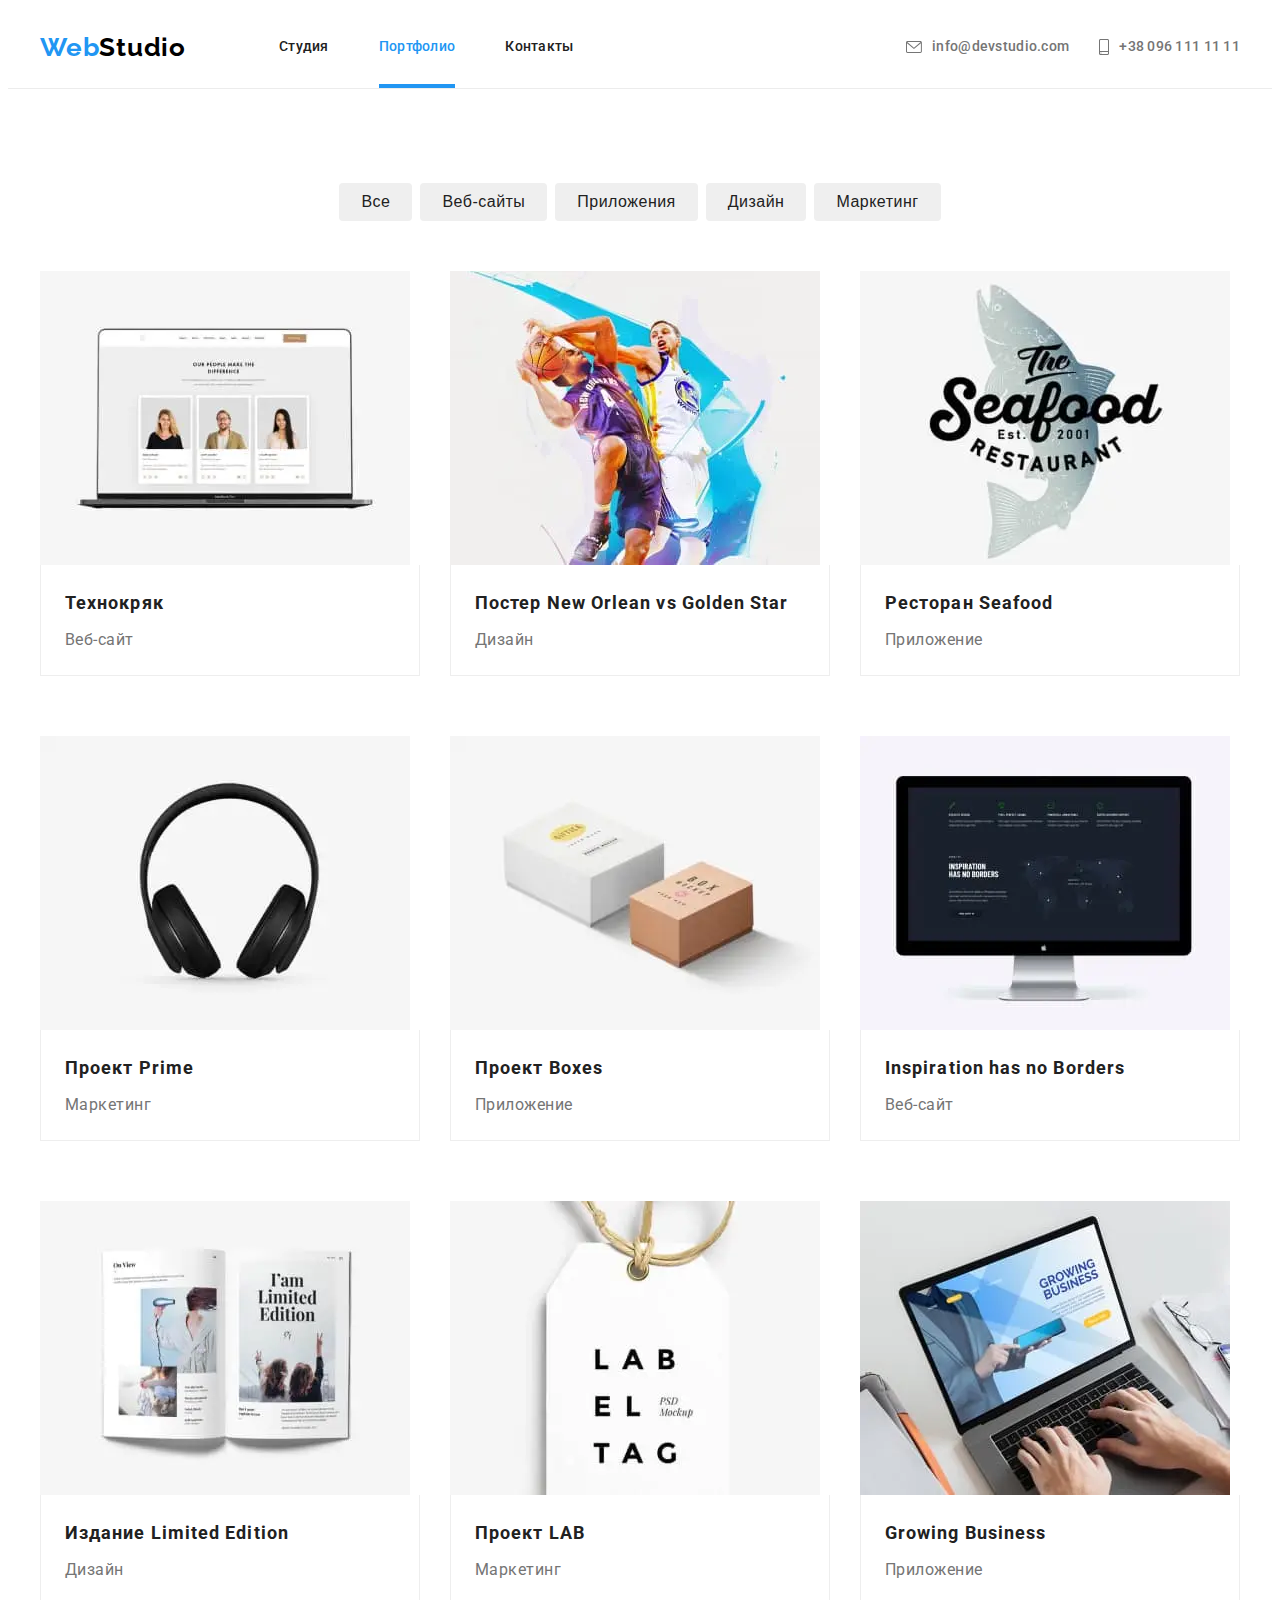
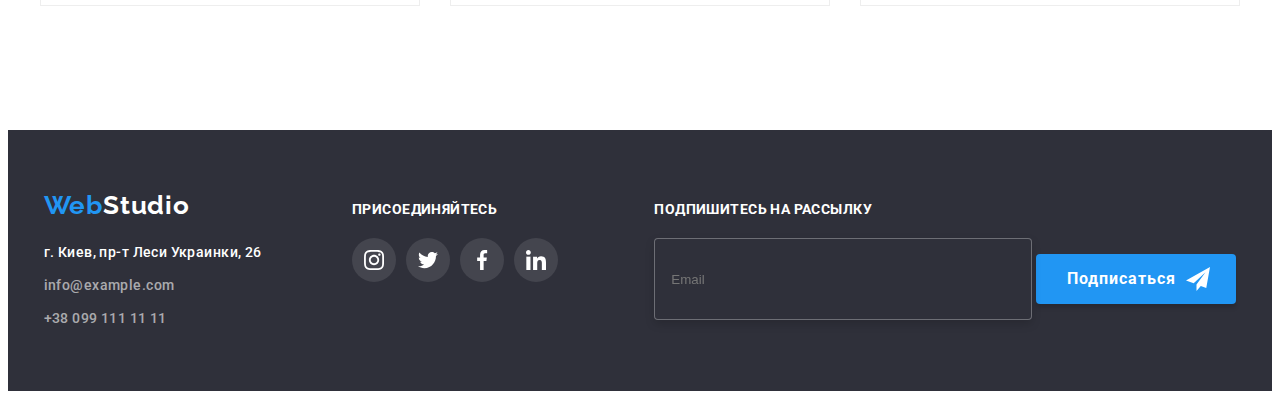
==== commit 13ad8353: "hw-8-6" ====
--- a/portfolio.html
+++ b/portfolio.html
@@ -69,7 +69,7 @@
         
                 <ul class="mobile-menu__list list">
                     <li class="mobile-menu__item">
-                        <a href="" class="mobile-menu__link link">Студия</a>
+                        <a href="./index.html" class="mobile-menu__link link">Студия</a>
                     </li>
                     <li class="mobile-menu__item">
                         <a href="" class="mobile-menu__link link">Портфолио</a>
@@ -79,31 +79,34 @@
                     </li>
                 </ul>
         
-                <div class="contact-container">
-                    <ul class="contact-menu list">
-                        <li class="contact-menu__item">
-                            <a href="" class="contact-menu__link link" href="tel:+380961111111">+38 096 111 11 11</a>
-                        </li>
-                        <li class="contact-menu__item">
-                            <a href="" class="contact-menu__link link" href="mailto:info@devstudio.com">info@devstudio.com</a>
-                        </li>
-                    </ul>
-                </div>
-        
-                <ul class="social-menu list">
-                    <li class="social-menu__item">
-                        <a href="" class="social-menu__link link">Instagram</a>
-                    </li>
-                    <li class="social-menu__item">
-                        <a href="" class="social-menu__link link">Twitter</a>
-                    </li>
-                    <li class="social-menu__item">
-                        <a href="" class="social-menu__link link">Facebook</a>
-                    </li>
-                    <li class="social-menu__item">
-                        <a href="" class="social-menu__link link">LinkedIn</a>
-                    </li>
-                </ul>
+                    <div class="container-menu">
+                        <div class="contact-container">
+                            <ul class="contact-menu list">
+                                <li class="contact-menu__item">
+                                    <a href="" class="contact-menu__link link" href="tel:+380961111111">+38 096 111 11 11</a>
+                                </li>
+                                <li class="contact-menu__item">
+                                    <a href="" class="contact-menu__link link" href="mailto:info@devstudio.com">info@devstudio.com</a>
+                                </li>
+                            </ul>
+                        </div>
+                    
+                    
+                        <ul class="social-menu list">
+                            <li class="social-menu__item">
+                                <a href="" class="social-menu__link link">Instagram</a>
+                            </li>
+                            <li class="social-menu__item">
+                                <a href="" class="social-menu__link link">Twitter</a>
+                            </li>
+                            <li class="social-menu__item">
+                                <a href="" class="social-menu__link link">Facebook</a>
+                            </li>
+                            <li class="social-menu__item">
+                                <a href="" class="social-menu__link link">LinkedIn</a>
+                            </li>
+                        </ul>
+                    </div>
         
             </div>
                 </header>
@@ -153,8 +156,6 @@
                                                 <img src="./images/portfolio/web-480.jpg" alt="Веб-сайт">
                                                 
                                             </picture>
-
-
                                             
                                             <p class="card__overlay">Технокряк это современная площадка распространения коронавируса. Компании используют эту
                                                 платформу для цифрового шпионажа и атак на защищённые сервера конкурентов.</p>
--- a/css/portfolio.min.css
+++ b/css/portfolio.min.css
@@ -1,2 +1,2 @@
-:root{--main-font: "Roboto", sans-serif;--secondary-font: "Raleway", sans-serif;--accent-color: #2196f3;--accent-text-color: #757575;--accent-title-color: #212121;--primary-white-color: #ffffff;--footer-background-color: #2f303a;--secondary-background-color: #f5f4fa;--section-padding-bottom: 49px;--icon-color: #afb1b8}.visually-hidden{position:absolute !important;clip:rect(1px 1px 1px 1px);clip:rect(1px, 1px, 1px, 1px);padding:0 !important;border:0 !important;height:1px !important;width:1px !important;overflow:hidden}body{font-family:var(--main-font)}h1,h2,h3,h4,h5,h6,p{margin:0}ul,ol{margin:0;padding:0}img{display:block}.link{text-decoration:none}.list{list-style:none}.address{font-style:normal}.container{width:100%;padding-right:15px;padding-left:15px}.header .container{display:-webkit-box;display:-ms-flexbox;display:flex;-webkit-box-align:center;-ms-flex-align:center;align-items:center;-webkit-box-pack:justify;-ms-flex-pack:justify;justify-content:space-between}@media screen and (min-width: 480px){.container{width:480px;margin:0 auto}}@media screen and (min-width: 768px){.container{width:768px;margin:0 auto}}@media screen and (min-width: 1200px){.container{width:1200px;margin:0 auto}}@media screen and (max-width: 767px){.menu__item{display:none}.contact{display:none}.burger-btn{background-color:transparent;border:none;padding:0}.burger-btn__icon:hover,.burger-btn__icon:focus{fill:var(--accent-color)}.mobile-menu{position:fixed;top:0;left:50%;width:100vw;max-width:480px;height:100vh;padding:48px 40px;background-color:var(--primary-white-color);-webkit-transform:translateY(-100%) translateX(-50%);transform:translateY(-100%) translateX(-50%);-webkit-transition:-webkit-transform 250ms cubic-bezier(0.4, 0, 0.2, 1);transition:-webkit-transform 250ms cubic-bezier(0.4, 0, 0.2, 1);transition:transform 250ms cubic-bezier(0.4, 0, 0.2, 1);transition:transform 250ms cubic-bezier(0.4, 0, 0.2, 1), -webkit-transform 250ms cubic-bezier(0.4, 0, 0.2, 1);opacity:0;z-index:1}.mobile-menu__close-button{position:absolute;top:10px;right:15px;background-color:transparent;border:none;padding:0}.is-open{-webkit-transform:translateY(0) translateX(-50%);transform:translateY(0) translateX(-50%);opacity:1}.mobile-menu__link{font-family:var(--main-font);font-weight:500;font-size:40px;line-height:1.18;letter-spacing:0.02em;color:var(--accent-title-color);-webkit-transition:color 250ms cubic-bezier(0.4, 0, 0.2, 1);transition:color 250ms cubic-bezier(0.4, 0, 0.2, 1)}.mobile-menu__link:hover,.mobile-menu__link:focus{color:var(--accent-color)}.mobile-menu__icon{-webkit-transition:color 250ms cubic-bezier(0.4, 0, 0.2, 1);transition:color 250ms cubic-bezier(0.4, 0, 0.2, 1)}.mobile-menu__icon:hover,.mobile-menu__icon:focus{fill:var(--accent-color)}.contact-menu__link{font-family:var(--main-font);font-weight:500;font-size:34px;line-height:1.18;letter-spacing:0.02em;color:var(--accent-text-color);-webkit-transition:color 250ms cubic-bezier(0.4, 0, 0.2, 1);transition:color 250ms cubic-bezier(0.4, 0, 0.2, 1)}.contact-menu__link:last-child{font-family:var(--main-font);font-weight:500;font-size:24px;line-height:1.17;letter-spacing:0.02em;color:var(--accent-text-color)}.contact-menu__link:hover,.contact-menu__link:focus{color:var(--accent-color)}.social-menu{display:-webkit-box;display:-ms-flexbox;display:flex;-webkit-box-align:center;-ms-flex-align:center;align-items:center}.mobile-menu__item:not(:last-child){margin-bottom:32px}.social-menu__link{font-family:var(--main-font);font-weight:500;font-size:18px;line-height:1.22;letter-spacing:0.02em;color:var(--accent-color)}.social-menu__item:not(:last-child)::after{display:inline-block;content:"";width:22px;height:0;margin-right:0 10px;border:1px solid rgba(33,33,33,0.2);-webkit-transform:rotate(90deg);transform:rotate(90deg);color:var(--accent-text-color)}.contact-container{margin-top:302px;margin-bottom:64px}.contact-menu__item:not(:last-child){margin-bottom:32px}}@media screen and (min-width: 768px){.burger-btn{display:none}.mobile-menu{display:none}.navigation{display:-webkit-box;display:-ms-flexbox;display:flex;-webkit-box-align:center;-ms-flex-align:center;align-items:center}.menu__item{display:-webkit-box;display:-ms-flexbox;display:flex}.contact__item{display:-webkit-box;display:-ms-flexbox;display:flex}.menu{display:-webkit-box;display:-ms-flexbox;display:flex;-webkit-box-align:center;-ms-flex-align:center;align-items:center;margin-left:88px}.menu__item:not(:last-child){margin-right:50px}.menu__link{font-weight:500;font-size:14px;line-height:1.14;letter-spacing:0.02em;color:var(--accent-title-color);-webkit-transition:color 250ms cubic-bezier(0.4, 0, 0.2, 1);transition:color 250ms cubic-bezier(0.4, 0, 0.2, 1)}.menu__link:hover,.menu__link:focus{color:var(--accent-color)}}.current{position:relative;display:inline;color:var(--accent-color)}.current::after{content:"";position:absolute;left:0;bottom:-32px;width:100%;height:4px;display:block;background-color:var(--accent-color)}@media screen and (max-width: 1199px){.contact{margin-left:auto}.contact__link{margin-top:5px;margin-bottom:10px}}@media screen and (min-width: 1200px){.menu{display:-webkit-box;display:-ms-flexbox;display:flex;-webkit-box-align:center;-ms-flex-align:center;align-items:center;margin-left:93px}.menu__item:not(:last-child){margin-right:50px}.contact{display:-webkit-box;display:-ms-flexbox;display:flex;-webkit-box-align:center;-ms-flex-align:center;align-items:center;-webkit-box-pack:center;-ms-flex-pack:center;justify-content:center}.contact__item:not(:last-child){margin-right:30px}}@media screen and (min-width: 768px){.contact__link{font-size:14px;font-weight:500;line-height:1.14;letter-spacing:.02em;color:var(--accent-text-color);display:-webkit-box;display:-ms-flexbox;display:flex;-webkit-box-align:center;-ms-flex-align:center;align-items:center;-webkit-transition:color 250ms cubic-bezier(0.4, 0, 0.2, 1);transition:color 250ms cubic-bezier(0.4, 0, 0.2, 1)}.contact__link:hover,.contact__link:focus{color:var(--accent-color)}.contact__icon{margin-right:8px;fill:var(--accent-text-color);-webkit-transition:fill 250ms cubic-bezier(0.4, 0, 0.2, 1);transition:fill 250ms cubic-bezier(0.4, 0, 0.2, 1)}.contact__link:hover .contact__icon,.contact__link:focus .contact__icon{fill:var(--accent-color)}}@media screen and (min-width: 1200px){.contact__link{font-size:14px;font-weight:500;line-height:1.14;letter-spacing:.02em;color:var(--accent-text-color);display:-webkit-box;display:-ms-flexbox;display:flex;-webkit-box-align:center;-ms-flex-align:center;align-items:center;-webkit-transition:color 250ms cubic-bezier(0.4, 0, 0.2, 1);transition:color 250ms cubic-bezier(0.4, 0, 0.2, 1)}.contact__link:hover,.contact__link:focus{color:var(--accent-color)}.contact__icon{margin-right:10px;fill:var(--accent-text-color);-webkit-transition:fill 250ms cubic-bezier(0.4, 0, 0.2, 1);transition:fill 250ms cubic-bezier(0.4, 0, 0.2, 1)}.contact__link:hover .contact__icon,.contact__link:focus .contact__icon{fill:var(--accent-color)}}@media screen and (min-width: 768px){.contact__link{font-size:14px;font-weight:500;line-height:1.14;letter-spacing:.02em;color:var(--accent-text-color);display:-webkit-box;display:-ms-flexbox;display:flex;-webkit-box-align:center;-ms-flex-align:center;align-items:center;-webkit-transition:color 250ms cubic-bezier(0.4, 0, 0.2, 1);transition:color 250ms cubic-bezier(0.4, 0, 0.2, 1)}.contact__link:hover,.contact__link:focus{color:var(--accent-color)}.contact__icon{margin-right:8px;fill:var(--accent-text-color)}}@media screen and (min-width: 1200px){.contact__link{font-size:14px;font-weight:500;line-height:1.14;letter-spacing:.02em;color:var(--accent-text-color);display:-webkit-box;display:-ms-flexbox;display:flex;-webkit-box-align:center;-ms-flex-align:center;align-items:center;-webkit-box-pack:center;-ms-flex-pack:center;justify-content:center;-webkit-transition:color 250ms cubic-bezier(0.4, 0, 0.2, 1);transition:color 250ms cubic-bezier(0.4, 0, 0.2, 1)}.contact__link:hover,.contact__link:focus{color:var(--accent-color)}.contact__icon{margin-right:10px;fill:var(--accent-text-color);-webkit-transition:fill 250ms cubic-bezier(0.4, 0, 0.2, 1);transition:fill 250ms cubic-bezier(0.4, 0, 0.2, 1)}.contact__link:hover .contact__icon,.contact__link:focus .contact__icon{fill:var(--accent-color)}}.footer-logo{margin-bottom:20px}.location{max-width:231px;width:100%;text-align:center}@media screen and (max-width: 1199px){.location{margin-bottom:60px}}@media screen and (min-width: 1200px){.location{margin-right:70px;text-align:start}}.logo{font-family:var(--secondary-font);font-size:26px;font-weight:700;line-height:1.19;letter-spacing:.03em;color:var(--accent-color)}.logo--theme-dark{color:#000000}.logo--theme-light{color:var(--primary-white-color)}.subscription__title{font-family:var(--main-font);font-size:14px;font-weight:700;line-height:1.14;letter-spacing:.03em;text-transform:uppercase;color:var(--primary-white-color);display:block;margin-bottom:20px}@media screen and (max-width: 1199px){.subscription__title{text-align:center}}.input{font-family:var(--main-font);font-weight:500;font-size:16px;line-height:1.25;display:-webkit-inline-box;display:-ms-inline-flexbox;display:inline-flex;-webkit-box-align:center;-ms-flex-align:center;align-items:center;letter-spacing:0.03em;color:rgba(255,255,255,0.6)}.subscription__input{display:-webkit-inline-box;display:-ms-inline-flexbox;display:inline-flex;margin-right:12px;color:var(--primary-white-color);width:358px;height:50px;padding-top:15px;padding-bottom:15px;padding-left:16px;background:var(--footer-background-color);border:1px solid rgba(255,255,255,0.3);-webkit-filter:drop-shadow(0px 4px 4px rgba(0,0,0,0.15));filter:drop-shadow(0px 4px 4px rgba(0,0,0,0.15));border-radius:4px}@media screen and (max-width: 1199px){.subscription__input{width:450px;margin-bottom:20px}}.subscription__button{display:-webkit-inline-box;display:-ms-inline-flexbox;display:inline-flex;-webkit-box-align:center;-ms-flex-align:center;align-items:center;cursor:pointer;width:200px;height:50px;font-family:var(--main-font);font-size:16px;font-weight:700;line-height:1.88;letter-spacing:.06em;text-align:center;background:#2196f3;-webkit-box-shadow:0px 4px 4px rgba(0,0,0,0.15);box-shadow:0px 4px 4px rgba(0,0,0,0.15);border-radius:4px;border-color:transparent;color:#ffffff;padding-top:10px;padding-bottom:10px;padding-left:29px}@media screen and (max-width: 1199px){.subscription__button{display:-webkit-box;display:-ms-flexbox;display:flex;margin:0 auto}}.subscription__icon{margin-left:10px;fill:var(--primary-white-color)}@media screen and (min-width: 768px) and (max-width: 1199px){.subscription__form{display:-webkit-box;display:-ms-flexbox;display:flex;-webkit-box-orient:vertical;-webkit-box-direction:normal;-ms-flex-direction:column;flex-direction:column}}.address__item:not(:last-child){margin-bottom:9px}.appeal{max-width:206px;width:100%}@media screen and (max-width: 1199px){.appeal{text-align:center;margin-bottom:60px}}@media screen and (min-width: 1200px){.appeal{margin-right:89px}}.apeal__title{font-family:var(--main-font);font-size:14px;font-weight:700;line-height:1.14;letter-spacing:.03em;text-transform:uppercase;color:var(--primary-white-color);margin-bottom:20px;display:block}.footer-social__item:not(:last-child){margin-right:10px}@media screen and (max-width: 767px){.footer-social__list{margin-top:20px}}.contact-address{font-weight:500;font-size:14px;line-height:1.71;letter-spacing:0.03em;color:var(--primary-white-color)}.contact-info{font-weight:500;font-size:14px;line-height:1.71;letter-spacing:0.03em;color:rgba(255,255,255,0.6)}.footer-social__link{display:-webkit-box;display:-ms-flexbox;display:flex;-webkit-box-align:center;-ms-flex-align:center;align-items:center;-webkit-box-pack:center;-ms-flex-pack:center;justify-content:center;width:44px;height:44px;border-radius:50%;background-color:rgba(255,255,255,0.1);-webkit-transition:background-color 250ms cubic-bezier(0.4, 0, 0.2, 1);transition:background-color 250ms cubic-bezier(0.4, 0, 0.2, 1)}.footer-social__link:hover,.footer-social__link:focus{background-color:var(--accent-color)}.footer-social__list{display:-webkit-box;display:-ms-flexbox;display:flex;-webkit-box-align:center;-ms-flex-align:center;align-items:center}.footer-social__icon{width:20px;height:20px;fill:var(--primary-white-color)}.filter-projects__button{padding-top:6px;padding-bottom:6px;padding-left:22px;padding-right:22px;border-radius:4px;border:transparent;font-weight:500;font-size:16px;line-height:1.63;text-align:center;letter-spacing:0.03em;color:var(--accent-title-color);cursor:pointer;-webkit-transition:background-color 250ms cubic-bezier(0.4, 0, 0.2, 1),color 250ms cubic-bezier(0.4, 0, 0.2, 1),-webkit-box-shadow 250ms cubic-bezier(0.4, 0, 0.2, 1);transition:background-color 250ms cubic-bezier(0.4, 0, 0.2, 1),color 250ms cubic-bezier(0.4, 0, 0.2, 1),-webkit-box-shadow 250ms cubic-bezier(0.4, 0, 0.2, 1);transition:background-color 250ms cubic-bezier(0.4, 0, 0.2, 1),color 250ms cubic-bezier(0.4, 0, 0.2, 1),box-shadow 250ms cubic-bezier(0.4, 0, 0.2, 1);transition:background-color 250ms cubic-bezier(0.4, 0, 0.2, 1),color 250ms cubic-bezier(0.4, 0, 0.2, 1),box-shadow 250ms cubic-bezier(0.4, 0, 0.2, 1),-webkit-box-shadow 250ms cubic-bezier(0.4, 0, 0.2, 1)}.filter-projects__button:hover,.filter-projects__button:focus{background-color:var(--accent-color);color:var(--primary-white-color);-webkit-box-shadow:0px 3px 1px rgba(0,0,0,0.1),0px 1px 2px rgba(0,0,0,0.08),0px 2px 2px rgba(0,0,0,0.12);box-shadow:0px 3px 1px rgba(0,0,0,0.1),0px 1px 2px rgba(0,0,0,0.08),0px 2px 2px rgba(0,0,0,0.12)}.filter-projects__list{display:-webkit-box;display:-ms-flexbox;display:flex;margin-bottom:50px;-webkit-box-align:center;-ms-flex-align:center;align-items:center;margin-bottom:40px}@media screen and (max-width: 767px){.filter-projects__list{-ms-flex-wrap:wrap;flex-wrap:wrap;-webkit-box-pack:start;-ms-flex-pack:start;justify-content:flex-start}}@media screen and (min-width: 768px){.filter-projects__list{-ms-flex-wrap:nowrap;flex-wrap:nowrap;-webkit-box-pack:center;-ms-flex-pack:center;justify-content:center;margin-bottom:30px}}@media screen and (min-width: 1200px){.filter-projects__list{margin-bottom:50px}}.filter-projects__item:not(:last-child){margin-right:8px}@media screen and (max-width: 767px){.filter-projects__item:nth-child(-n+3){margin-bottom:15px}}.card__title{font-family:var(--main-font);font-weight:700;font-size:18px;line-height:2;letter-spacing:0.06em;color:var(--accent-title-color);margin-bottom:4px}.card__subtitle{font-family:var(--main-font);font-weight:normal;font-size:16px;line-height:1.88;letter-spacing:0.03em;color:var(--accent-text-color)}.card__content{padding-top:20px;padding-bottom:20px;padding-left:24px;padding-right:24px;border-bottom:1px solid #eeeeee;border-left:1px solid #eeeeee;border-right:1px solid #eeeeee}@media screen and (min-width: 768px){.card{margin-left:-30px;margin-top:-30px;display:-webkit-box;display:-ms-flexbox;display:flex;-ms-flex-wrap:wrap;flex-wrap:wrap}}.card__item{-webkit-transition:-webkit-box-shadow 250ms cubic-bezier(0.4, 0, 0.2, 1);transition:-webkit-box-shadow 250ms cubic-bezier(0.4, 0, 0.2, 1);transition:box-shadow 250ms cubic-bezier(0.4, 0, 0.2, 1);transition:box-shadow 250ms cubic-bezier(0.4, 0, 0.2, 1), -webkit-box-shadow 250ms cubic-bezier(0.4, 0, 0.2, 1)}.card__item:hover,.card__item:focus{-webkit-box-shadow:0px 1px 1px rgba(0,0,0,0.12),0px 4px 4px rgba(0,0,0,0.06),1px 4px 6px rgba(0,0,0,0.16);box-shadow:0px 1px 1px rgba(0,0,0,0.12),0px 4px 4px rgba(0,0,0,0.06),1px 4px 6px rgba(0,0,0,0.16)}@media screen and (min-width: 768px){.card__item{margin-left:30px;margin-top:30px;-ms-flex-preferred-size:calc(100% / 2 - 30px);flex-basis:calc(100% / 2 - 30px)}}@media screen and (min-width: 1200px){.card__item{-ms-flex-preferred-size:calc(100% / 3 - 30px);flex-basis:calc(100% / 3 - 30px)}}.filter-projects{padding-top:60px;padding-bottom:60px}@media screen and (min-width: 1200px){.filter-projects{padding-top:94px;padding-bottom:94px}}.card__overlay{position:absolute;top:0;left:0;background:rgba(33,150,243,0.9);overflow:auto;-webkit-transform:translateY(100%);transform:translateY(100%);-webkit-transition:-webkit-transform 250ms cubic-bezier(0.4, 0, 0.2, 1);transition:-webkit-transform 250ms cubic-bezier(0.4, 0, 0.2, 1);transition:transform 250ms cubic-bezier(0.4, 0, 0.2, 1);transition:transform 250ms cubic-bezier(0.4, 0, 0.2, 1), -webkit-transform 250ms cubic-bezier(0.4, 0, 0.2, 1);padding:63px 24px;height:100%;font-family:var(--main-font);font-weight:400;font-size:18px;line-height:1.56;letter-spacing:0.03em;color:#ffffff}.card__link:hover .card__overlay,.card__link:focus .card__overlay{-webkit-transform:translateY(0);transform:translateY(0)}.card__thumb{position:relative;overflow:hidden}.footer{background-color:var(--footer-background-color);padding-top:60px;padding-bottom:60px}.footer__container{display:-webkit-box;display:-ms-flexbox;display:flex;-webkit-box-align:baseline;-ms-flex-align:baseline;align-items:baseline}@media screen and (max-width: 767px){.footer__container{-webkit-box-orient:vertical;-webkit-box-direction:normal;-ms-flex-direction:column;flex-direction:column;-webkit-box-align:center;-ms-flex-align:center;align-items:center;-webkit-box-pack:center;-ms-flex-pack:center;justify-content:center}}@media screen and (min-width: 768px){.footer__container{-ms-flex-wrap:wrap;flex-wrap:wrap;-ms-flex-pack:distribute;justify-content:space-around}}@media screen and (min-width: 1200px){.footer__container{-ms-flex-wrap:nowrap;flex-wrap:nowrap}}.header{padding-top:16px;padding-bottom:16px;border-bottom:1px solid #ececec}@media screen and (min-width: 768px){.header{padding-top:26px;padding-bottom:26px;border-bottom:1px solid #ececec}}@media screen and (min-width: 1200px){.header{padding-top:24px;padding-bottom:25px;border-bottom:1px solid #ececec}}
+:root{--main-font: "Roboto", sans-serif;--secondary-font: "Raleway", sans-serif;--accent-color: #2196f3;--accent-text-color: #757575;--accent-title-color: #212121;--primary-white-color: #ffffff;--footer-background-color: #2f303a;--secondary-background-color: #f5f4fa;--section-padding-bottom: 49px;--icon-color: #afb1b8}.visually-hidden{position:absolute !important;clip:rect(1px 1px 1px 1px);clip:rect(1px, 1px, 1px, 1px);padding:0 !important;border:0 !important;height:1px !important;width:1px !important;overflow:hidden}body{font-family:var(--main-font)}h1,h2,h3,h4,h5,h6,p{margin:0}ul,ol{margin:0;padding:0}img{display:block}.link{text-decoration:none}.list{list-style:none}.address{font-style:normal}.container{width:100%;padding-right:15px;padding-left:15px}.header .container{display:-webkit-box;display:-ms-flexbox;display:flex;-webkit-box-align:center;-ms-flex-align:center;align-items:center;-webkit-box-pack:justify;-ms-flex-pack:justify;justify-content:space-between}@media screen and (min-width: 480px){.container{width:480px;margin:0 auto}}@media screen and (min-width: 768px){.container{width:768px;margin:0 auto}}@media screen and (min-width: 1200px){.container{width:1200px;margin:0 auto}}@media screen and (max-width: 767px){.menu__item{display:none}.contact{display:none}.burger-btn{background-color:transparent;border:none;padding:0}.burger-btn__icon:hover,.burger-btn__icon:focus{fill:var(--accent-color)}.mobile-menu{position:fixed;top:0;left:50%;width:100vw;height:100vh;padding:48px 40px;background-color:var(--primary-white-color);-webkit-transform:translateY(-100%) translateX(-50%);transform:translateY(-100%) translateX(-50%);-webkit-transition:-webkit-transform 250ms cubic-bezier(0.4, 0, 0.2, 1);transition:-webkit-transform 250ms cubic-bezier(0.4, 0, 0.2, 1);transition:transform 250ms cubic-bezier(0.4, 0, 0.2, 1);transition:transform 250ms cubic-bezier(0.4, 0, 0.2, 1), -webkit-transform 250ms cubic-bezier(0.4, 0, 0.2, 1);opacity:0;z-index:1;display:-webkit-box;display:-ms-flexbox;display:flex;-webkit-box-orient:vertical;-webkit-box-direction:normal;-ms-flex-direction:column;flex-direction:column;-webkit-box-pack:justify;-ms-flex-pack:justify;justify-content:space-between}.mobile-menu__close-button{position:absolute;top:10px;right:15px;background-color:transparent;border:none;padding:0}.is-open{-webkit-transform:translateY(0) translateX(-50%);transform:translateY(0) translateX(-50%);opacity:1}.mobile-menu__link{font-family:var(--main-font);font-weight:500;font-size:40px;line-height:1.18;letter-spacing:0.02em;color:var(--accent-title-color);-webkit-transition:color 250ms cubic-bezier(0.4, 0, 0.2, 1);transition:color 250ms cubic-bezier(0.4, 0, 0.2, 1)}.mobile-menu__link:hover,.mobile-menu__link:focus{color:var(--accent-color)}.mobile-menu__icon{-webkit-transition:color 250ms cubic-bezier(0.4, 0, 0.2, 1);transition:color 250ms cubic-bezier(0.4, 0, 0.2, 1)}.mobile-menu__icon:hover,.mobile-menu__icon:focus{fill:var(--accent-color)}.contact-menu__link{font-family:var(--main-font);font-weight:500;font-size:34px;line-height:1.18;letter-spacing:0.02em;color:var(--accent-text-color);-webkit-transition:color 250ms cubic-bezier(0.4, 0, 0.2, 1);transition:color 250ms cubic-bezier(0.4, 0, 0.2, 1)}.contact-menu__link:last-child{font-family:var(--main-font);font-weight:500;font-size:24px;line-height:1.17;letter-spacing:0.02em;color:var(--accent-text-color)}.contact-menu__link:hover,.contact-menu__link:focus{color:var(--accent-color)}.social-menu{display:-webkit-box;display:-ms-flexbox;display:flex;-webkit-box-align:center;-ms-flex-align:center;align-items:center;margin-top:64px}.mobile-menu__item:not(:last-child){margin-bottom:32px}.social-menu__link{font-family:var(--main-font);font-weight:500;font-size:18px;line-height:1.22;letter-spacing:0.02em;color:var(--accent-color)}.social-menu__item:not(:last-child)::after{display:inline-block;content:"";width:22px;height:0;margin-right:0 10px;border:1px solid rgba(33,33,33,0.2);-webkit-transform:rotate(90deg);transform:rotate(90deg);color:var(--accent-text-color)}.contact-menu__item:not(:last-child){margin-bottom:32px}}@media screen and (min-width: 768px){.burger-btn{display:none}.mobile-menu{display:none}.navigation{display:-webkit-box;display:-ms-flexbox;display:flex;-webkit-box-align:center;-ms-flex-align:center;align-items:center}.menu__item{display:-webkit-box;display:-ms-flexbox;display:flex}.contact__item{display:-webkit-box;display:-ms-flexbox;display:flex}}@media screen and (min-width: 768px) and (max-width: 1199px){.contact__item:not(:last-child){margin-bottom:10px}}@media screen and (min-width: 768px){.menu{display:-webkit-box;display:-ms-flexbox;display:flex;-webkit-box-align:center;-ms-flex-align:center;align-items:center;margin-left:88px}.menu__item:not(:last-child){margin-right:50px}.menu__link{font-weight:500;font-size:14px;line-height:1.14;letter-spacing:0.02em;color:var(--accent-title-color);-webkit-transition:color 250ms cubic-bezier(0.4, 0, 0.2, 1);transition:color 250ms cubic-bezier(0.4, 0, 0.2, 1)}.menu__link:hover,.menu__link:focus{color:var(--accent-color)}}.current{position:relative;display:inline;color:var(--accent-color)}.current::after{content:"";position:absolute;left:0;bottom:-33px;width:100%;height:4px;display:block;background-color:var(--accent-color)}@media screen and (max-width: 1199px){.contact{margin-left:auto}}@media screen and (min-width: 1200px){.menu{display:-webkit-box;display:-ms-flexbox;display:flex;-webkit-box-align:center;-ms-flex-align:center;align-items:center;margin-left:93px}.menu__item:not(:last-child){margin-right:50px}.contact{display:-webkit-box;display:-ms-flexbox;display:flex;-webkit-box-align:center;-ms-flex-align:center;align-items:center;-webkit-box-pack:center;-ms-flex-pack:center;justify-content:center}.contact__item:not(:last-child){margin-right:30px}}@media screen and (min-width: 768px){.contact__link{font-size:14px;font-weight:500;line-height:1.14;letter-spacing:.02em;color:var(--accent-text-color);display:-webkit-box;display:-ms-flexbox;display:flex;-webkit-box-align:center;-ms-flex-align:center;align-items:center;-webkit-transition:color 250ms cubic-bezier(0.4, 0, 0.2, 1);transition:color 250ms cubic-bezier(0.4, 0, 0.2, 1)}.contact__link:hover,.contact__link:focus{color:var(--accent-color)}.contact__icon{margin-right:8px;fill:var(--accent-text-color);-webkit-transition:fill 250ms cubic-bezier(0.4, 0, 0.2, 1);transition:fill 250ms cubic-bezier(0.4, 0, 0.2, 1)}.contact__link:hover .contact__icon,.contact__link:focus .contact__icon{fill:var(--accent-color)}}@media screen and (min-width: 1200px){.contact__link{font-size:14px;font-weight:500;line-height:1.14;letter-spacing:.02em;color:var(--accent-text-color);display:-webkit-box;display:-ms-flexbox;display:flex;-webkit-box-align:center;-ms-flex-align:center;align-items:center;-webkit-transition:color 250ms cubic-bezier(0.4, 0, 0.2, 1);transition:color 250ms cubic-bezier(0.4, 0, 0.2, 1)}.contact__link:hover,.contact__link:focus{color:var(--accent-color)}.contact__icon{margin-right:10px;fill:var(--accent-text-color);-webkit-transition:fill 250ms cubic-bezier(0.4, 0, 0.2, 1);transition:fill 250ms cubic-bezier(0.4, 0, 0.2, 1)}.contact__link:hover .contact__icon,.contact__link:focus .contact__icon{fill:var(--accent-color)}}@media screen and (min-width: 768px){.contact__link{font-size:14px;font-weight:500;line-height:1.14;letter-spacing:.02em;color:var(--accent-text-color);display:-webkit-box;display:-ms-flexbox;display:flex;-webkit-box-align:center;-ms-flex-align:center;align-items:center;-webkit-transition:color 250ms cubic-bezier(0.4, 0, 0.2, 1);transition:color 250ms cubic-bezier(0.4, 0, 0.2, 1)}.contact__link:hover,.contact__link:focus{color:var(--accent-color)}.contact__icon{margin-right:8px;fill:var(--accent-text-color)}}@media screen and (min-width: 1200px){.contact__link{font-size:14px;font-weight:500;line-height:1.14;letter-spacing:.02em;color:var(--accent-text-color);display:-webkit-box;display:-ms-flexbox;display:flex;-webkit-box-align:center;-ms-flex-align:center;align-items:center;-webkit-box-pack:center;-ms-flex-pack:center;justify-content:center;-webkit-transition:color 250ms cubic-bezier(0.4, 0, 0.2, 1);transition:color 250ms cubic-bezier(0.4, 0, 0.2, 1)}.contact__link:hover,.contact__link:focus{color:var(--accent-color)}.contact__icon{margin-right:10px;fill:var(--accent-text-color);-webkit-transition:fill 250ms cubic-bezier(0.4, 0, 0.2, 1);transition:fill 250ms cubic-bezier(0.4, 0, 0.2, 1)}.contact__link:hover .contact__icon,.contact__link:focus .contact__icon{fill:var(--accent-color)}}.footer-logo{margin-bottom:20px}.location{max-width:231px;width:100%;text-align:center}@media screen and (max-width: 1199px){.location{margin-bottom:60px}}@media screen and (min-width: 1200px){.location{margin-right:70px;text-align:start}}.logo{font-family:var(--secondary-font);font-size:26px;font-weight:700;line-height:1.19;letter-spacing:.03em;color:var(--accent-color)}.logo--theme-dark{color:#000000}.logo--theme-light{color:var(--primary-white-color)}.subscription__title{font-family:var(--main-font);font-size:14px;font-weight:700;line-height:1.14;letter-spacing:.03em;text-transform:uppercase;color:var(--primary-white-color);display:block;margin-bottom:20px}@media screen and (max-width: 1199px){.subscription__title{text-align:center}}.input{font-family:var(--main-font);font-weight:500;font-size:16px;line-height:1.25;display:-webkit-inline-box;display:-ms-inline-flexbox;display:inline-flex;-webkit-box-align:center;-ms-flex-align:center;align-items:center;letter-spacing:0.03em;color:rgba(255,255,255,0.6)}.subscription__input{display:-webkit-inline-box;display:-ms-inline-flexbox;display:inline-flex;color:var(--primary-white-color);width:358px;height:50px;padding-top:15px;padding-bottom:15px;padding-left:16px;background:var(--footer-background-color);border:1px solid rgba(255,255,255,0.3);-webkit-filter:drop-shadow(0px 4px 4px rgba(0,0,0,0.15));filter:drop-shadow(0px 4px 4px rgba(0,0,0,0.15));border-radius:4px}@media screen and (max-width: 1199px){.subscription__input{width:450px;margin-bottom:20px}}.subscription__button{display:-webkit-inline-box;display:-ms-inline-flexbox;display:inline-flex;-webkit-box-align:center;-ms-flex-align:center;align-items:center;cursor:pointer;width:200px;height:50px;font-family:var(--main-font);font-size:16px;font-weight:700;line-height:1.88;letter-spacing:.06em;text-align:center;background:#2196f3;-webkit-box-shadow:0px 4px 4px rgba(0,0,0,0.15);box-shadow:0px 4px 4px rgba(0,0,0,0.15);border-radius:4px;border-color:transparent;color:#ffffff;padding-top:10px;padding-bottom:10px;padding-left:29px}@media screen and (max-width: 1199px){.subscription__button{display:-webkit-box;display:-ms-flexbox;display:flex;margin:0 auto}}.subscription__icon{margin-left:10px;fill:var(--primary-white-color)}@media screen and (min-width: 768px) and (max-width: 1199px){.subscription__form{display:-webkit-box;display:-ms-flexbox;display:flex;-webkit-box-orient:vertical;-webkit-box-direction:normal;-ms-flex-direction:column;flex-direction:column}}.address__item:not(:last-child){margin-bottom:9px}.appeal{max-width:206px;width:100%}@media screen and (max-width: 1199px){.appeal{text-align:center;margin-bottom:60px}}@media screen and (min-width: 1200px){.appeal{margin-right:89px}}.apeal__title{font-family:var(--main-font);font-size:14px;font-weight:700;line-height:1.14;letter-spacing:.03em;text-transform:uppercase;color:var(--primary-white-color);margin-bottom:20px;display:block}.footer-social__item:not(:last-child){margin-right:10px}@media screen and (max-width: 767px){.footer-social__list{margin-top:20px}}.contact-address{font-weight:500;font-size:14px;line-height:1.71;letter-spacing:0.03em;color:var(--primary-white-color)}.contact-info{font-weight:500;font-size:14px;line-height:1.71;letter-spacing:0.03em;color:rgba(255,255,255,0.6)}.footer-social__link{display:-webkit-box;display:-ms-flexbox;display:flex;-webkit-box-align:center;-ms-flex-align:center;align-items:center;-webkit-box-pack:center;-ms-flex-pack:center;justify-content:center;width:44px;height:44px;border-radius:50%;background-color:rgba(255,255,255,0.1);-webkit-transition:background-color 250ms cubic-bezier(0.4, 0, 0.2, 1);transition:background-color 250ms cubic-bezier(0.4, 0, 0.2, 1)}.footer-social__link:hover,.footer-social__link:focus{background-color:var(--accent-color)}.footer-social__list{display:-webkit-box;display:-ms-flexbox;display:flex;-webkit-box-align:center;-ms-flex-align:center;align-items:center}.footer-social__icon{width:20px;height:20px;fill:var(--primary-white-color)}.filter-projects__button{padding-top:6px;padding-bottom:6px;padding-left:22px;padding-right:22px;border-radius:4px;border:transparent;font-weight:500;font-size:16px;line-height:1.63;text-align:center;letter-spacing:0.03em;color:var(--accent-title-color);cursor:pointer;-webkit-transition:background-color 250ms cubic-bezier(0.4, 0, 0.2, 1),color 250ms cubic-bezier(0.4, 0, 0.2, 1),-webkit-box-shadow 250ms cubic-bezier(0.4, 0, 0.2, 1);transition:background-color 250ms cubic-bezier(0.4, 0, 0.2, 1),color 250ms cubic-bezier(0.4, 0, 0.2, 1),-webkit-box-shadow 250ms cubic-bezier(0.4, 0, 0.2, 1);transition:background-color 250ms cubic-bezier(0.4, 0, 0.2, 1),color 250ms cubic-bezier(0.4, 0, 0.2, 1),box-shadow 250ms cubic-bezier(0.4, 0, 0.2, 1);transition:background-color 250ms cubic-bezier(0.4, 0, 0.2, 1),color 250ms cubic-bezier(0.4, 0, 0.2, 1),box-shadow 250ms cubic-bezier(0.4, 0, 0.2, 1),-webkit-box-shadow 250ms cubic-bezier(0.4, 0, 0.2, 1)}.filter-projects__button:hover,.filter-projects__button:focus{background-color:var(--accent-color);color:var(--primary-white-color);-webkit-box-shadow:0px 3px 1px rgba(0,0,0,0.1),0px 1px 2px rgba(0,0,0,0.08),0px 2px 2px rgba(0,0,0,0.12);box-shadow:0px 3px 1px rgba(0,0,0,0.1),0px 1px 2px rgba(0,0,0,0.08),0px 2px 2px rgba(0,0,0,0.12)}.filter-projects__list{display:-webkit-box;display:-ms-flexbox;display:flex;margin-bottom:50px;-webkit-box-align:center;-ms-flex-align:center;align-items:center;margin-bottom:40px}@media screen and (max-width: 767px){.filter-projects__list{-ms-flex-wrap:wrap;flex-wrap:wrap;-webkit-box-pack:start;-ms-flex-pack:start;justify-content:flex-start}}@media screen and (min-width: 768px){.filter-projects__list{-ms-flex-wrap:nowrap;flex-wrap:nowrap;-webkit-box-pack:center;-ms-flex-pack:center;justify-content:center;margin-bottom:30px}}@media screen and (min-width: 1200px){.filter-projects__list{margin-bottom:50px}}.filter-projects__item:not(:last-child){margin-right:8px}@media screen and (max-width: 767px){.filter-projects__item:nth-child(-n+3){margin-bottom:15px}}.card__title{font-family:var(--main-font);font-weight:700;font-size:18px;line-height:2;letter-spacing:0.06em;color:var(--accent-title-color);margin-bottom:4px}.card__subtitle{font-family:var(--main-font);font-weight:normal;font-size:16px;line-height:1.88;letter-spacing:0.03em;color:var(--accent-text-color)}.card__content{padding-top:20px;padding-bottom:20px;padding-left:24px;padding-right:24px;border-bottom:1px solid #eeeeee;border-left:1px solid #eeeeee;border-right:1px solid #eeeeee}@media screen and (min-width: 768px){.card{margin-left:-30px;margin-top:-30px;display:-webkit-box;display:-ms-flexbox;display:flex;-ms-flex-wrap:wrap;flex-wrap:wrap}}.card__item{-webkit-transition:-webkit-box-shadow 250ms cubic-bezier(0.4, 0, 0.2, 1);transition:-webkit-box-shadow 250ms cubic-bezier(0.4, 0, 0.2, 1);transition:box-shadow 250ms cubic-bezier(0.4, 0, 0.2, 1);transition:box-shadow 250ms cubic-bezier(0.4, 0, 0.2, 1), -webkit-box-shadow 250ms cubic-bezier(0.4, 0, 0.2, 1)}.card__item:hover,.card__item:focus{-webkit-box-shadow:0px 1px 1px rgba(0,0,0,0.12),0px 4px 4px rgba(0,0,0,0.06),1px 4px 6px rgba(0,0,0,0.16);box-shadow:0px 1px 1px rgba(0,0,0,0.12),0px 4px 4px rgba(0,0,0,0.06),1px 4px 6px rgba(0,0,0,0.16)}.card__item:not(:last-child){margin-bottom:30px}@media screen and (min-width: 768px){.card__item{margin-left:30px;margin-top:30px;-ms-flex-preferred-size:calc(100% / 2 - 30px);flex-basis:calc(100% / 2 - 30px)}}@media screen and (min-width: 1200px){.card__item{-ms-flex-preferred-size:calc(100% / 3 - 30px);flex-basis:calc(100% / 3 - 30px)}}.filter-projects{padding-top:60px;padding-bottom:60px}@media screen and (min-width: 1200px){.filter-projects{padding-top:94px;padding-bottom:94px}}.card__overlay{position:absolute;top:0;left:0;background:rgba(33,150,243,0.9);overflow:auto;-webkit-transform:translateY(100%);transform:translateY(100%);-webkit-transition:-webkit-transform 250ms cubic-bezier(0.4, 0, 0.2, 1);transition:-webkit-transform 250ms cubic-bezier(0.4, 0, 0.2, 1);transition:transform 250ms cubic-bezier(0.4, 0, 0.2, 1);transition:transform 250ms cubic-bezier(0.4, 0, 0.2, 1), -webkit-transform 250ms cubic-bezier(0.4, 0, 0.2, 1);padding:63px 24px;height:100%;font-family:var(--main-font);font-weight:400;font-size:18px;line-height:1.56;letter-spacing:0.03em;color:#ffffff}.card__link:hover .card__overlay,.card__link:focus .card__overlay{-webkit-transform:translateY(0);transform:translateY(0)}.card__thumb{position:relative;overflow:hidden}.footer{background-color:var(--footer-background-color);padding-top:60px;padding-bottom:60px}.footer__container{display:-webkit-box;display:-ms-flexbox;display:flex;-webkit-box-align:baseline;-ms-flex-align:baseline;align-items:baseline}@media screen and (max-width: 767px){.footer__container{-webkit-box-orient:vertical;-webkit-box-direction:normal;-ms-flex-direction:column;flex-direction:column;-webkit-box-align:center;-ms-flex-align:center;align-items:center;-webkit-box-pack:center;-ms-flex-pack:center;justify-content:center}}@media screen and (min-width: 768px){.footer__container{-ms-flex-wrap:wrap;flex-wrap:wrap;-ms-flex-pack:distribute;justify-content:space-around}}@media screen and (min-width: 1200px){.footer__container{-ms-flex-wrap:nowrap;flex-wrap:nowrap}}.header{padding-top:16px;padding-bottom:16px;border-bottom:1px solid #ececec}@media screen and (min-width: 768px){.header{padding-top:23px;padding-bottom:21px;border-bottom:1px solid #ececec}}@media screen and (min-width: 1200px){.header{padding-top:24px;padding-bottom:25px;border-bottom:1px solid #ececec}}
 /*# sourceMappingURL=portfolio.min.css.map */